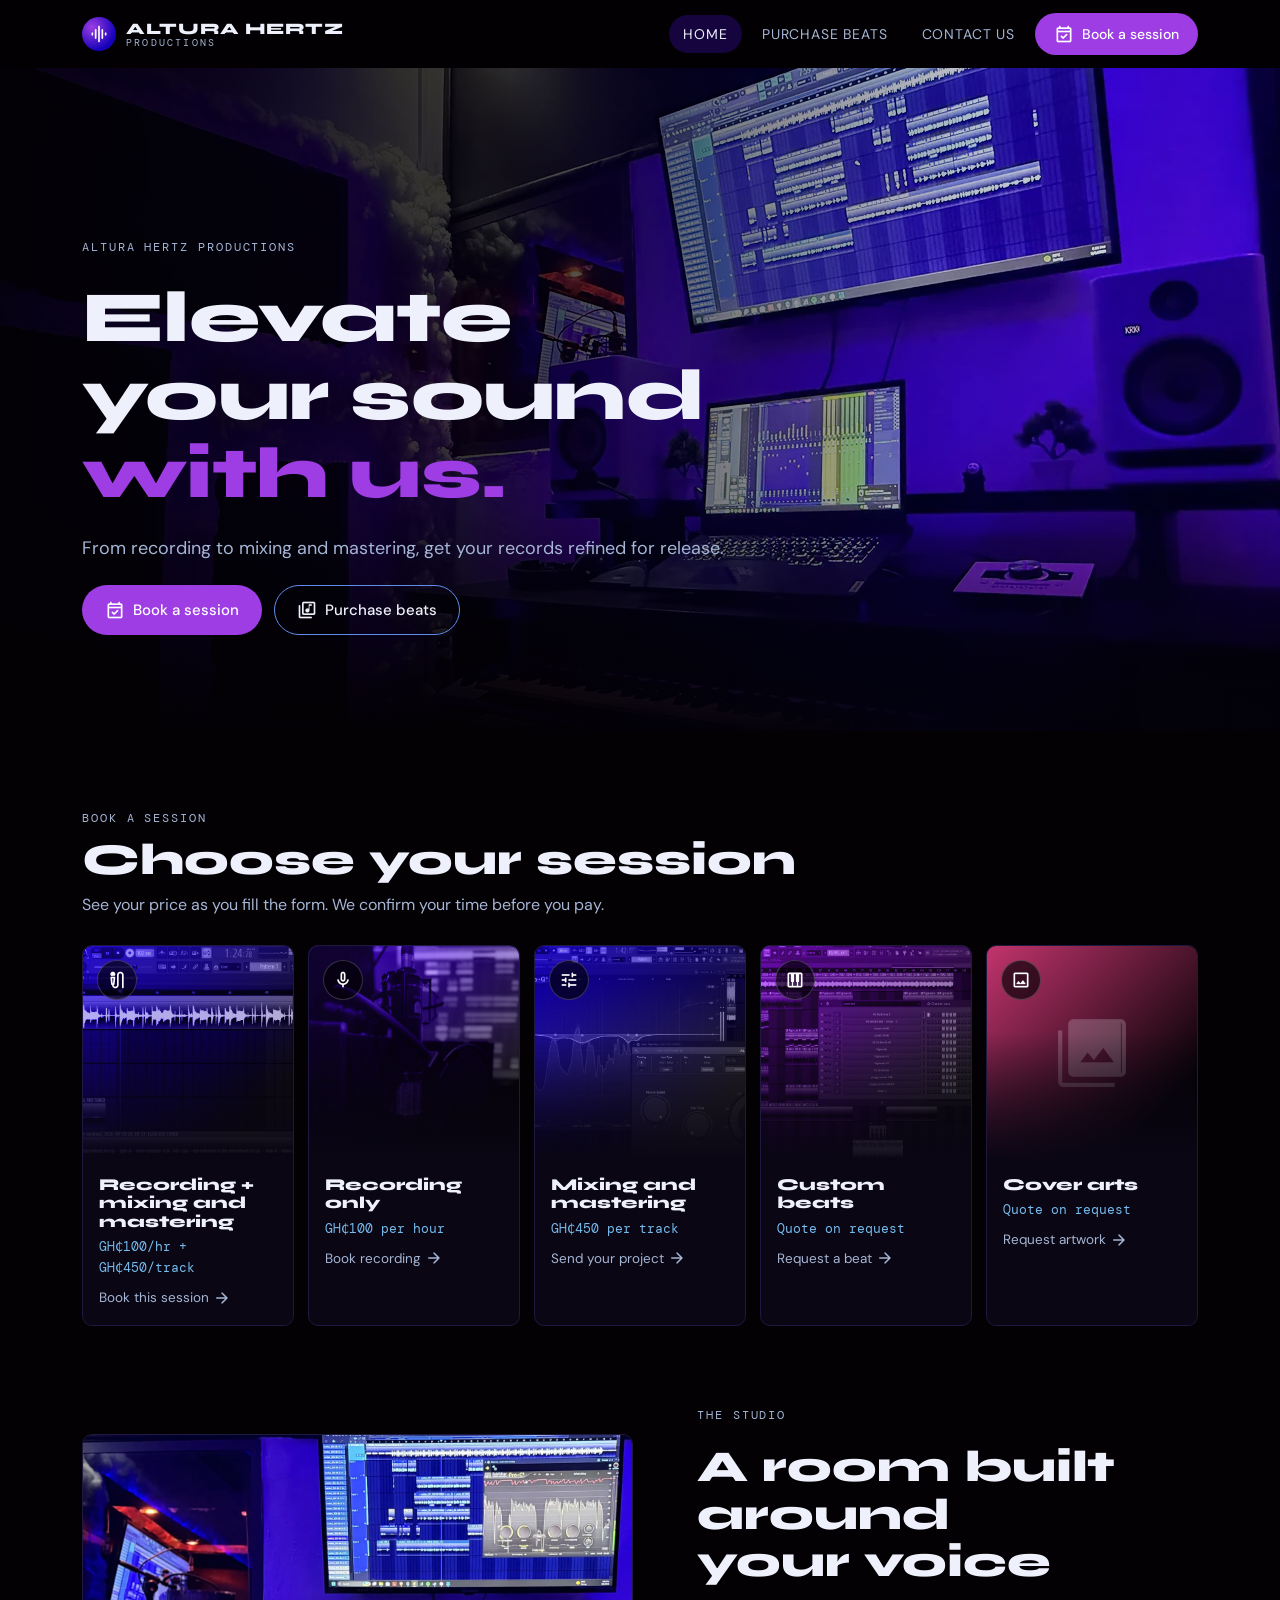
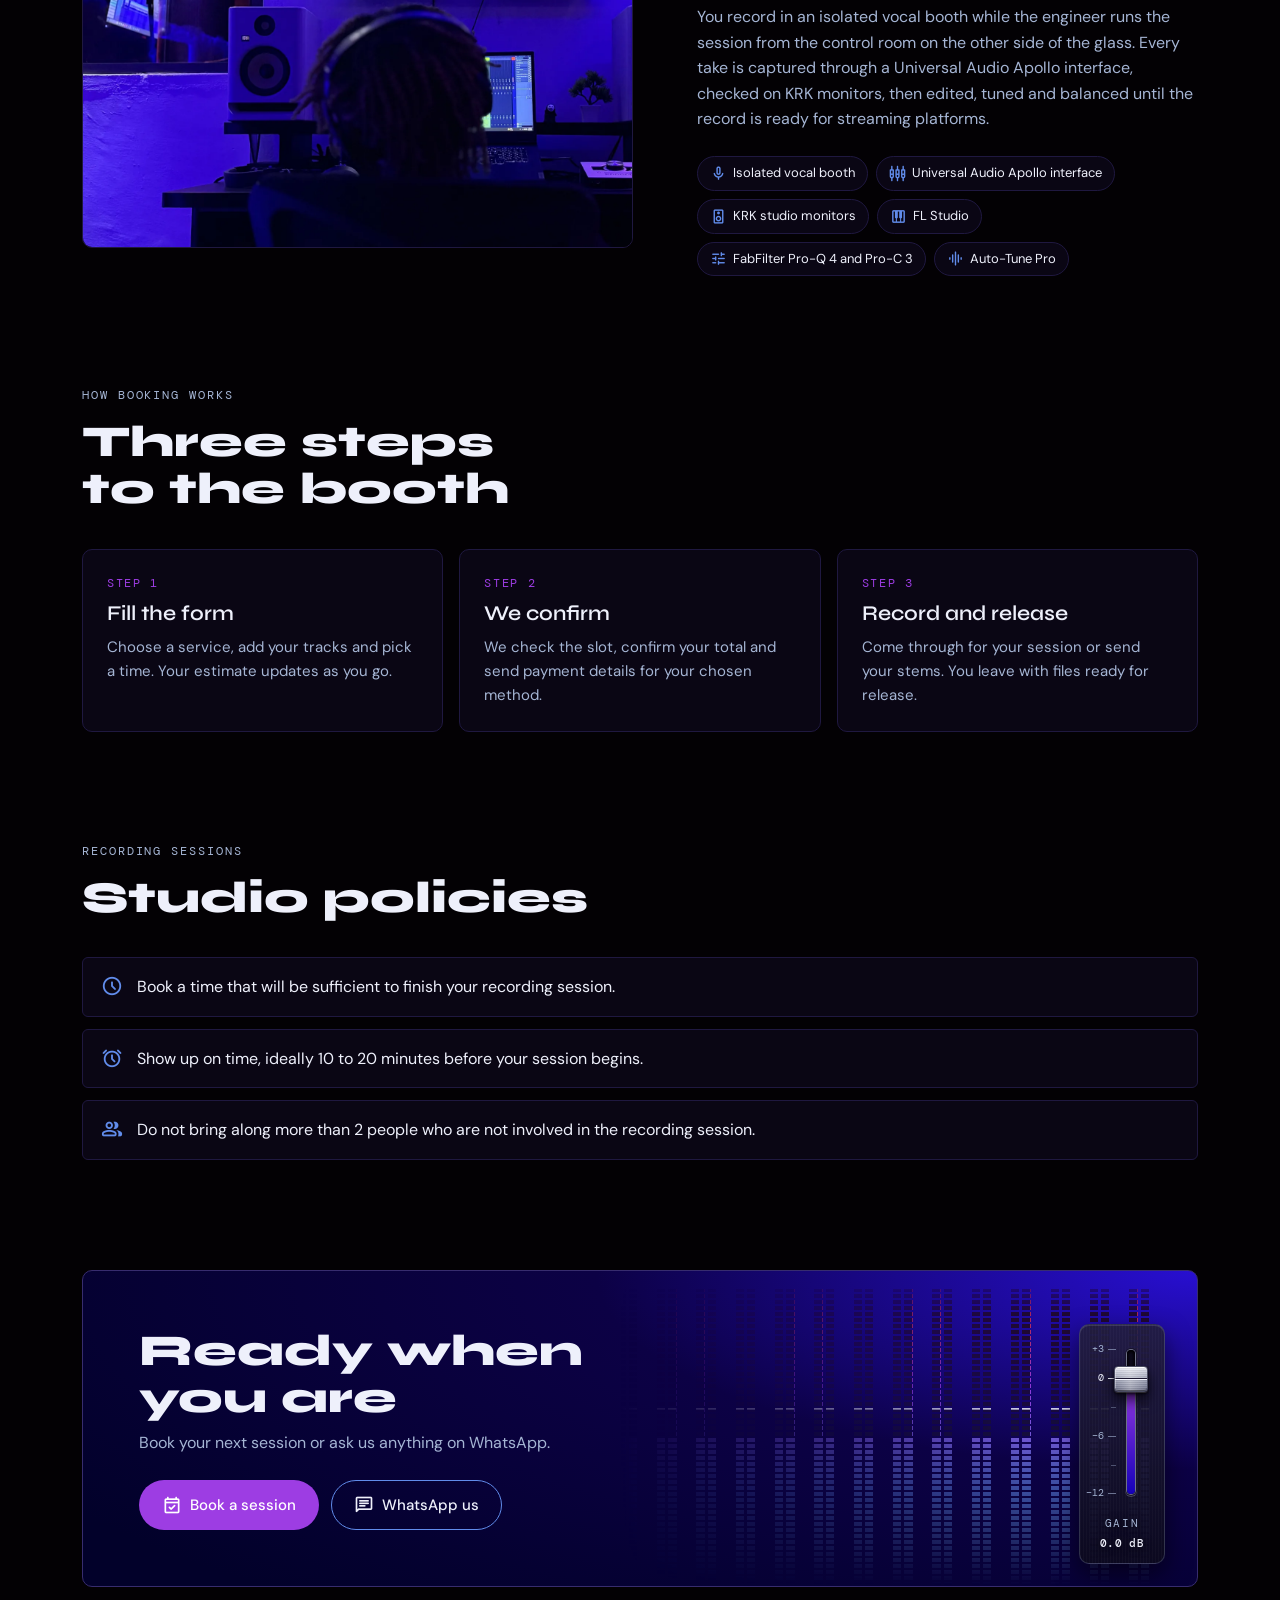
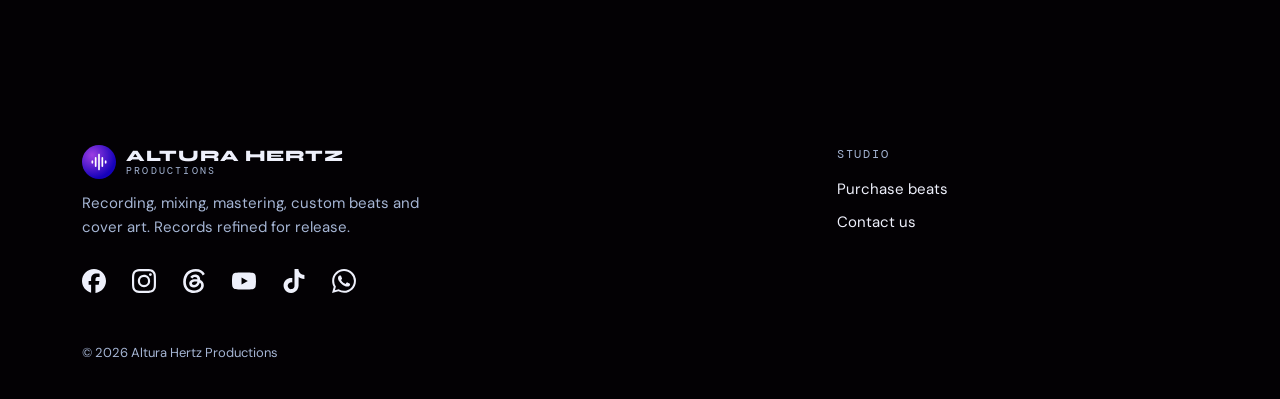
==== development/index.html @ 470990d5 "Altura Hertz Productions website v1.7.1 Static site for the studio: home page with services, three b" ====
<!doctype html>
<html lang="en">
<head>
  <meta charset="utf-8">
  <meta name="viewport" content="width=device-width, initial-scale=1">
  <title>Altura Hertz Productions | Recording, Mixing and Mastering</title>
  <meta name="description" content="Book recording sessions, mixing and mastering, custom beats and cover art at Altura Hertz Productions.">
  <meta name="theme-color" content="#030104">
  <meta property="og:title" content="Altura Hertz Productions | Recording, Mixing and Mastering">
  <meta property="og:description" content="Book recording sessions, mixing and mastering, custom beats and cover art at Altura Hertz Productions.">
  <meta property="og:image" content="assets/img/hero-control-room-1920.webp">
  <link rel="icon" href="data:image/svg+xml,%3Csvg xmlns='http://www.w3.org/2000/svg' viewBox='0 0 64 64'%3E%3Cdefs%3E%3CradialGradient id='g' cx='.3' cy='.3' r='.8'%3E%3Cstop offset='0' stop-color='%239d3de3'/%3E%3Cstop offset='.7' stop-color='%231501b9'/%3E%3C/radialGradient%3E%3C/defs%3E%3Ccircle cx='32' cy='32' r='30' fill='url(%23g)'/%3E%3Cpath d='M14 34h6l4-12 6 22 6-26 5 18 3-6h6' fill='none' stroke='%23eef0fb' stroke-width='4' stroke-linecap='round' stroke-linejoin='round'/%3E%3C/svg%3E">
  <meta name="color-scheme" content="dark">
  <style>html,body{background:#030104;color:#eef0fb}</style>
  <link rel="preload" href="assets/fonts/material-symbols-rounded-300-400.woff2" as="font" type="font/woff2" crossorigin>
  <link rel="preload" href="assets/fonts/syne-600-latin.woff2" as="font" type="font/woff2" crossorigin>
  <link rel="preload" href="assets/fonts/dm-sans-400-latin.woff2" as="font" type="font/woff2" crossorigin>
  <link rel="stylesheet" href="css/fonts.css">
  <link rel="stylesheet" href="css/styles.css">
  <script>try{if(!matchMedia("(prefers-reduced-motion: reduce)").matches&&!sessionStorage.getItem("ahIntro")){document.documentElement.classList.add("hero-intro");sessionStorage.setItem("ahIntro","1")}}catch(e){}</script>
  <link rel="preload" as="image" imagesrcset="assets/img/hero-control-room-1280.webp 1280w, assets/img/hero-control-room-1920.webp 1920w, assets/img/hero-control-room-2560.webp 2560w, assets/img/hero-control-room-3840.webp 3840w" imagesizes="100vw" fetchpriority="high">
</head>
<body>
  <a class="skip-link" href="#main">Skip to content</a>
  <header class="site-header">
    <nav class="container nav" aria-label="Main">
      <a class="brand" href="index.html">
        <span class="brand-mark"><span class="material-symbols-rounded" aria-hidden="true">graphic_eq</span></span>
        <span class="brand-name">ALTURA HERTZ<small>PRODUCTIONS</small></span>
      </a>
      <button class="nav-toggle" type="button" aria-expanded="false" aria-controls="nav-links" aria-label="Menu"><span class="eq" aria-hidden="true"><i></i><i></i><i></i><i></i></span></button>
      <ul class="nav-links" id="nav-links">
        <li><a href="index.html" aria-current="page">Home</a></li>
        <li><a href="beats.html">Purchase Beats</a></li>
        <li><a href="contact.html">Contact Us</a></li>
        <li><a class="btn btn-primary" href="index.html#services"><span class="material-symbols-rounded" aria-hidden="true">event_available</span>Book a session</a></li>
      </ul>
    </nav>
  </header>
  <main id="main">
    <section class="hero">
      <div class="hero-media"><img src="assets/img/hero-control-room-1920.webp" srcset="assets/img/hero-control-room-1280.webp 1280w, assets/img/hero-control-room-1920.webp 1920w, assets/img/hero-control-room-2560.webp 2560w, assets/img/hero-control-room-3840.webp 3840w" sizes="100vw" width="3840" height="2880" alt="The Altura Hertz control room lit in violet, with KRK monitors, a MIDI keyboard and a session open on screen" fetchpriority="high"></div>
      <div class="container hero-inner">
        <p class="eyebrow">Altura Hertz Productions</p>
        <h1>Elevate your sound <span>with us.</span></h1>
        <p class="lede">From recording to mixing and mastering, get your records refined for release.</p>
        <div class="hero-actions">
          <a class="btn btn-primary" href="#services"><span class="material-symbols-rounded" aria-hidden="true">event_available</span>Book a session</a>
          <a class="btn btn-ghost" href="beats.html"><span class="material-symbols-rounded" aria-hidden="true">library_music</span>Purchase beats</a>
        </div>
      </div>
    </section>

    <section class="services-section" id="services" aria-labelledby="services-title">
      <div class="container">
        <div class="section-head">
          <p class="eyebrow">Book a session</p>
          <h2 id="services-title">Choose your session</h2>
          <p>See your price as you fill the form. We confirm your time before you pay.</p>
        </div>
        <div class="service-grid">
          <a class="service-card" href="recording-mixing-mastering.html">
            <div class="card-media card-glow-1">
              <span class="card-icon"><span class="material-symbols-rounded" aria-hidden="true">mic_external_on</span></span>
              <img src="assets/img/thumb-recording-mix.webp" alt="FL Studio session with lead vocal takes" loading="lazy">
            </div>
            <div class="card-body">
              <h3>Recording + mixing and mastering</h3>
              <span class="card-price"><span data-price="recordingPerHour">GH&#8373;100</span>/hr + <span data-price="mixMasterPerTrack">GH&#8373;450</span>/track</span>
              <span class="card-link">Book this session<span class="material-symbols-rounded" aria-hidden="true">arrow_forward</span></span>
            </div>
          </a>
          <a class="service-card" href="recording.html">
            <div class="card-media card-glow-2">
              <span class="card-icon"><span class="material-symbols-rounded" aria-hidden="true">mic</span></span>
              <img src="assets/img/thumb-recording.webp" alt="Condenser microphone with pop filter in the vocal booth" loading="lazy">
            </div>
            <div class="card-body">
              <h3>Recording only</h3>
              <span class="card-price"><span data-price="recordingPerHour">GH&#8373;100</span> per hour</span>
              <span class="card-link">Book recording<span class="material-symbols-rounded" aria-hidden="true">arrow_forward</span></span>
            </div>
          </a>
          <a class="service-card" href="mixing-mastering.html">
            <div class="card-media card-glow-3">
              <span class="card-icon"><span class="material-symbols-rounded" aria-hidden="true">tune</span></span>
              <img src="assets/img/thumb-mixing-mastering.webp" alt="FabFilter Pro-Q 4 and Auto-Tune Pro on a lead vocal" loading="lazy">
            </div>
            <div class="card-body">
              <h3>Mixing and mastering</h3>
              <span class="card-price"><span data-price="mixMasterPerTrack">GH&#8373;450</span> per track</span>
              <span class="card-link">Send your project<span class="material-symbols-rounded" aria-hidden="true">arrow_forward</span></span>
            </div>
          </a>
          <a class="service-card" href="beats.html#custom">
            <div class="card-media card-glow-4">
              <span class="card-icon"><span class="material-symbols-rounded" aria-hidden="true">piano</span></span>
              <img src="assets/img/thumb-custom-beats.webp" alt="Beat being built in the FL Studio channel rack" loading="lazy">
            </div>
            <div class="card-body">
              <h3>Custom beats</h3>
              <span class="card-price">Quote on request</span>
              <span class="card-link">Request a beat<span class="material-symbols-rounded" aria-hidden="true">arrow_forward</span></span>
            </div>
          </a>
          <a class="service-card" href="cover-art.html">
            <div class="card-media card-glow-5">
              <span class="card-icon"><span class="material-symbols-rounded" aria-hidden="true">image</span></span>
              <div class="card-art"><span class="material-symbols-rounded" aria-hidden="true">photo_library</span></div>
            </div>
            <div class="card-body">
              <h3>Cover arts</h3>
              <span class="card-price">Quote on request</span>
              <span class="card-link">Request artwork<span class="material-symbols-rounded" aria-hidden="true">arrow_forward</span></span>
            </div>
          </a>
        </div>
      </div>
    </section>

    <section class="section">
      <div class="container intro-grid">
        <figure><img src="assets/img/engineer-at-work.webp" alt="Engineer mixing a vocal session with the booth visible through the glass" loading="lazy"></figure>
        <div class="intro-copy">
          <div class="intro-title">
            <p class="eyebrow">The studio</p>
            <h2>A room built around your voice</h2>
          </div>
          <p>You record in an isolated vocal booth while the engineer runs the session from the control room on the other side of the glass. Every take is captured through a Universal Audio Apollo interface, checked on KRK monitors, then edited, tuned and balanced until the record is ready for streaming platforms.</p>
          <ul class="gear" aria-label="Studio gear">
            <li><span class="material-symbols-rounded" aria-hidden="true">mic</span>Isolated vocal booth</li>
            <li><span class="material-symbols-rounded" aria-hidden="true">settings_input_component</span>Universal Audio Apollo interface</li>
            <li><span class="material-symbols-rounded" aria-hidden="true">speaker</span>KRK studio monitors</li>
            <li><span class="material-symbols-rounded" aria-hidden="true">piano</span>FL Studio</li>
            <li><span class="material-symbols-rounded" aria-hidden="true">tune</span>FabFilter Pro-Q 4 and Pro-C 3</li>
            <li><span class="material-symbols-rounded" aria-hidden="true">graphic_eq</span>Auto-Tune Pro</li>
          </ul>
        </div>
      </div>
    </section>

    <section class="section" style="padding-top:0">
      <div class="container">
        <div class="section-head"><p class="eyebrow">How booking works</p><h2>Three steps to the booth</h2></div>
        <ol class="steps">
          <li><h3>Fill the form</h3><p>Choose a service, add your tracks and pick a time. Your estimate updates as you go.</p></li>
          <li><h3>We confirm</h3><p>We check the slot, confirm your total and send payment details for your chosen method.</p></li>
          <li><h3>Record and release</h3><p>Come through for your session or send your stems. You leave with files ready for release.</p></li>
        </ol>
      </div>
    </section>
    <section class="section" style="padding-top:0">
      <div class="container">
        <div class="section-head"><p class="eyebrow">Recording sessions</p><h2>Studio policies</h2></div>
        <ul class="policy-list">
          <li><span class="material-symbols-rounded" aria-hidden="true">schedule</span><span>Book a time that will be sufficient to finish your recording session.</span></li>
          <li><span class="material-symbols-rounded" aria-hidden="true">alarm</span><span>Show up on time, ideally 10 to 20 minutes before your session begins.</span></li>
          <li><span class="material-symbols-rounded" aria-hidden="true">group</span><span>Do not bring along more than 2 people who are not involved in the recording session.</span></li>
        </ul>
      </div>
    </section>

    <section class="section" style="padding-top:0">
      <div class="container">
        <div class="cta-band">
          <div class="cta-copy">
            <div>
              <h2>Ready when you are</h2>
              <p>Book your next session or ask us anything on WhatsApp.</p>
            </div>
            <div class="hero-actions">
              <a class="btn btn-primary" href="recording-mixing-mastering.html"><span class="material-symbols-rounded" aria-hidden="true">event_available</span>Book a session</a>
              <a class="btn btn-ghost" href="#" data-whatsapp-link target="_blank" rel="noopener"><span class="material-symbols-rounded" aria-hidden="true">chat</span>WhatsApp us</a>
            </div>
          </div>
          <div class="meter-bank" aria-hidden="true"><span class="strip"><span class="meter" style="--seq:lv0;--pk:pk0;--dur:3.950s;--delay:-1.475s"><i class="lit"></i><i class="cap"></i><i class="gainbox"><i class="shade"></i><i class="peak"></i></i></span><span class="meter" style="--seq:lv0;--pk:pk0;--dur:3.950s;--delay:-1.587s"><i class="lit"></i><i class="cap"></i><i class="gainbox"><i class="shade"></i><i class="peak"></i></i></span></span><span class="strip"><span class="meter" style="--seq:lv1;--pk:pk1;--dur:3.462s;--delay:-3.000s"><i class="lit"></i><i class="cap"></i><i class="gainbox"><i class="shade"></i><i class="peak"></i></i></span><span class="meter" style="--seq:lv1;--pk:pk1;--dur:3.462s;--delay:-3.113s"><i class="lit"></i><i class="cap"></i><i class="gainbox"><i class="shade"></i><i class="peak"></i></i></span></span><span class="strip"><span class="meter" style="--seq:lv2;--pk:pk2;--dur:3.262s;--delay:-1.638s"><i class="lit"></i><i class="cap"></i><i class="gainbox"><i class="shade"></i><i class="peak"></i></i></span><span class="meter" style="--seq:lv2;--pk:pk2;--dur:3.262s;--delay:-1.750s"><i class="lit"></i><i class="cap"></i><i class="gainbox"><i class="shade"></i><i class="peak"></i></i></span></span><span class="strip"><span class="meter" style="--seq:lv3;--pk:pk3;--dur:4.600s;--delay:-0.375s"><i class="lit"></i><i class="cap"></i><i class="gainbox"><i class="shade"></i><i class="peak"></i></i></span><span class="meter" style="--seq:lv3;--pk:pk3;--dur:4.600s;--delay:-0.488s"><i class="lit"></i><i class="cap"></i><i class="gainbox"><i class="shade"></i><i class="peak"></i></i></span></span><span class="strip"><span class="meter" style="--seq:lv4;--pk:pk4;--dur:4.088s;--delay:-2.525s"><i class="lit"></i><i class="cap"></i><i class="gainbox"><i class="shade"></i><i class="peak"></i></i></span><span class="meter" style="--seq:lv4;--pk:pk4;--dur:4.088s;--delay:-2.637s"><i class="lit"></i><i class="cap"></i><i class="gainbox"><i class="shade"></i><i class="peak"></i></i></span></span><span class="strip"><span class="meter" style="--seq:lv5;--pk:pk5;--dur:3.312s;--delay:-1.250s"><i class="lit"></i><i class="cap"></i><i class="gainbox"><i class="shade"></i><i class="peak"></i></i></span><span class="meter" style="--seq:lv5;--pk:pk5;--dur:3.312s;--delay:-1.363s"><i class="lit"></i><i class="cap"></i><i class="gainbox"><i class="shade"></i><i class="peak"></i></i></span></span><span class="strip"><span class="meter" style="--seq:lv0;--pk:pk0;--dur:4.300s;--delay:-1.938s"><i class="lit"></i><i class="cap"></i><i class="gainbox"><i class="shade"></i><i class="peak"></i></i></span><span class="meter" style="--seq:lv0;--pk:pk0;--dur:4.300s;--delay:-2.050s"><i class="lit"></i><i class="cap"></i><i class="gainbox"><i class="shade"></i><i class="peak"></i></i></span></span><span class="strip"><span class="meter" style="--seq:lv1;--pk:pk1;--dur:4.338s;--delay:-0.688s"><i class="lit"></i><i class="cap"></i><i class="gainbox"><i class="shade"></i><i class="peak"></i></i></span><span class="meter" style="--seq:lv1;--pk:pk1;--dur:4.338s;--delay:-0.800s"><i class="lit"></i><i class="cap"></i><i class="gainbox"><i class="shade"></i><i class="peak"></i></i></span></span><span class="strip"><span class="meter" style="--seq:lv2;--pk:pk2;--dur:3.613s;--delay:-0.400s"><i class="lit"></i><i class="cap"></i><i class="gainbox"><i class="shade"></i><i class="peak"></i></i></span><span class="meter" style="--seq:lv2;--pk:pk2;--dur:3.613s;--delay:-0.512s"><i class="lit"></i><i class="cap"></i><i class="gainbox"><i class="shade"></i><i class="peak"></i></i></span></span><span class="strip"><span class="meter" style="--seq:lv3;--pk:pk3;--dur:4.013s;--delay:-3.713s"><i class="lit"></i><i class="cap"></i><i class="gainbox"><i class="shade"></i><i class="peak"></i></i></span><span class="meter" style="--seq:lv3;--pk:pk3;--dur:4.013s;--delay:-3.825s"><i class="lit"></i><i class="cap"></i><i class="gainbox"><i class="shade"></i><i class="peak"></i></i></span></span><span class="strip"><span class="meter" style="--seq:lv4;--pk:pk4;--dur:4.138s;--delay:-3.200s"><i class="lit"></i><i class="cap"></i><i class="gainbox"><i class="shade"></i><i class="peak"></i></i></span><span class="meter" style="--seq:lv4;--pk:pk4;--dur:4.138s;--delay:-3.312s"><i class="lit"></i><i class="cap"></i><i class="gainbox"><i class="shade"></i><i class="peak"></i></i></span></span><span class="strip"><span class="meter" style="--seq:lv5;--pk:pk5;--dur:3.825s;--delay:-2.850s"><i class="lit"></i><i class="cap"></i><i class="gainbox"><i class="shade"></i><i class="peak"></i></i></span><span class="meter" style="--seq:lv5;--pk:pk5;--dur:3.825s;--delay:-2.963s"><i class="lit"></i><i class="cap"></i><i class="gainbox"><i class="shade"></i><i class="peak"></i></i></span></span><span class="strip"><span class="meter" style="--seq:lv0;--pk:pk0;--dur:3.400s;--delay:-0.988s"><i class="lit"></i><i class="cap"></i><i class="gainbox"><i class="shade"></i><i class="peak"></i></i></span><span class="meter" style="--seq:lv0;--pk:pk0;--dur:3.400s;--delay:-1.100s"><i class="lit"></i><i class="cap"></i><i class="gainbox"><i class="shade"></i><i class="peak"></i></i></span></span><span class="strip"><span class="meter" style="--seq:lv1;--pk:pk1;--dur:4.263s;--delay:-3.088s"><i class="lit"></i><i class="cap"></i><i class="gainbox"><i class="shade"></i><i class="peak"></i></i></span><span class="meter" style="--seq:lv1;--pk:pk1;--dur:4.263s;--delay:-3.200s"><i class="lit"></i><i class="cap"></i><i class="gainbox"><i class="shade"></i><i class="peak"></i></i></span></span></div>
          <div class="gain-control">
            <div class="gain-fader" role="slider" tabindex="0" aria-orientation="vertical" aria-label="Meter gain" aria-valuemin="-12" aria-valuemax="3" aria-valuenow="0" aria-valuetext="0.0 dB" title="Drag or click the track, scroll, or use arrow keys. Double-click to reset.">
              <span class="fader-scale" aria-hidden="true"><span class="fader-mark" style="bottom:100.00%"><b>+3</b></span><span class="fader-mark is-zero" style="bottom:80.00%"><b>0</b></span><span class="fader-mark" style="bottom:40.00%"><b>&#8722;6</b></span><span class="fader-mark" style="bottom:0.00%"><b>&#8722;12</b></span><i style="bottom:20.00%"></i><i style="bottom:60.00%"></i></span>
              <span class="fader-track" aria-hidden="true"><span class="fader-fill"></span></span>
              <span class="fader-cap" aria-hidden="true"></span>
            </div>
            <span class="knob-label">Gain <b class="knob-readout">0.0 dB</b></span>
          </div>
        </div>
      </div>
    </section>
  </main>
  <footer class="site-footer">
    <div class="container">
      <div class="footer-grid">
        <div>
          <a class="brand" href="index.html">
            <span class="brand-mark"><span class="material-symbols-rounded" aria-hidden="true">graphic_eq</span></span>
            <span class="brand-name">ALTURA HERTZ<small>PRODUCTIONS</small></span>
          </a>
          <p>Recording, mixing, mastering, custom beats and cover art. Records refined for release.</p>
          <ul class="socials" aria-label="Altura Hertz on social media">
            <li><a href="#" data-social="facebook" target="_blank" rel="noopener" aria-label="Facebook" title="Facebook"><svg viewBox="0 0 24 24" aria-hidden="true" focusable="false"><path d="M9.101 23.691v-7.98H6.627v-3.667h2.474v-1.58c0-4.085 1.848-5.978 5.858-5.978.401 0 .955.042 1.468.103a8.68 8.68 0 0 1 1.141.195v3.325a8.623 8.623 0 0 0-.653-.036 26.805 26.805 0 0 0-.733-.009c-.707 0-1.259.096-1.675.309a1.686 1.686 0 0 0-.679.622c-.258.42-.374.995-.374 1.752v1.297h3.919l-.386 2.103-.287 1.564h-3.246v8.245C19.396 23.238 24 18.179 24 12.044c0-6.627-5.373-12-12-12s-12 5.373-12 12c0 5.628 3.874 10.35 9.101 11.647Z"/></svg></a></li>
            <li><a href="#" data-social="instagram" target="_blank" rel="noopener" aria-label="Instagram" title="Instagram"><svg viewBox="0 0 24 24" aria-hidden="true" focusable="false"><path d="M7.0301.084c-1.2768.0602-2.1487.264-2.911.5634-.7888.3075-1.4575.72-2.1228 1.3877-.6652.6677-1.075 1.3368-1.3802 2.127-.2954.7638-.4956 1.6365-.552 2.914-.0564 1.2775-.0689 1.6882-.0626 4.947.0062 3.2586.0206 3.6671.0825 4.9473.061 1.2765.264 2.1482.5635 2.9107.308.7889.72 1.4573 1.388 2.1228.6679.6655 1.3365 1.0743 2.1285 1.38.7632.295 1.6361.4961 2.9134.552 1.2773.056 1.6884.069 4.9462.0627 3.2578-.0062 3.668-.0207 4.9478-.0814 1.28-.0607 2.147-.2652 2.9098-.5633.7889-.3086 1.4578-.72 2.1228-1.3881.665-.6682 1.0745-1.3378 1.3795-2.1284.2957-.7632.4966-1.636.552-2.9124.056-1.2809.0692-1.6898.063-4.948-.0063-3.2583-.021-3.6668-.0817-4.9465-.0607-1.2797-.264-2.1487-.5633-2.9117-.3084-.7889-.72-1.4568-1.3876-2.1228C21.2982 1.33 20.628.9208 19.8378.6165 19.074.321 18.2017.1197 16.9244.0645 15.6471.0093 15.236-.005 11.977.0014 8.718.0076 8.31.0215 7.0301.0839m.1402 21.6932c-1.17-.0509-1.8053-.2453-2.2287-.408-.5606-.216-.96-.4771-1.3819-.895-.422-.4178-.6811-.8186-.9-1.378-.1644-.4234-.3624-1.058-.4171-2.228-.0595-1.2645-.072-1.6442-.079-4.848-.007-3.2037.0053-3.583.0607-4.848.05-1.169.2456-1.805.408-2.2282.216-.5613.4762-.96.895-1.3816.4188-.4217.8184-.6814 1.3783-.9003.423-.1651 1.0575-.3614 2.227-.4171 1.2655-.06 1.6447-.072 4.848-.079 3.2033-.007 3.5835.005 4.8495.0608 1.169.0508 1.8053.2445 2.228.408.5608.216.96.4754 1.3816.895.4217.4194.6816.8176.9005 1.3787.1653.4217.3617 1.056.4169 2.2263.0602 1.2655.0739 1.645.0796 4.848.0058 3.203-.0055 3.5834-.061 4.848-.051 1.17-.245 1.8055-.408 2.2294-.216.5604-.4763.96-.8954 1.3814-.419.4215-.8181.6811-1.3783.9-.4224.1649-1.0577.3617-2.2262.4174-1.2656.0595-1.6448.072-4.8493.079-3.2045.007-3.5825-.006-4.848-.0608M16.953 5.5864A1.44 1.44 0 1 0 18.39 4.144a1.44 1.44 0 0 0-1.437 1.4424M5.8385 12.012c.0067 3.4032 2.7706 6.1557 6.173 6.1493 3.4026-.0065 6.157-2.7701 6.1506-6.1733-.0065-3.4032-2.771-6.1565-6.174-6.1498-3.403.0067-6.156 2.771-6.1496 6.1738M8 12.0077a4 4 0 1 1 4.008 3.9921A3.9996 3.9996 0 0 1 8 12.0077"/></svg></a></li>
            <li><a href="#" data-social="threads" target="_blank" rel="noopener" aria-label="Threads" title="Threads"><svg viewBox="0 0 24 24" aria-hidden="true" focusable="false"><path d="M18.263 11.097c-.03-3.486-1.92-5.586-5.111-5.586-2.13 0-3.922.963-4.863 2.499l2.062 1.438c.535-.843 1.272-1.543 2.628-1.543 1.528 0 2.318.85 2.544 2.431a15 15 0 0 0-2.236-.173c-4.125 0-6.068 1.867-6.068 4.336s1.943 3.99 4.804 3.99c3.139 0 5.013-2.115 5.781-4.735.798.361 1.348 1.204 1.348 2.47 0 3.387-3.907 5.232-7.22 5.232-4.885 0-8.077-3.207-8.077-8.424 0-6.392 4.223-10.487 9.9-10.487 3.808 0 5.69 1.671 6.97 3.914l2.108-1.475C21.44 2.078 18.331 0 13.663 0 6.227 0 1.168 5.277 1.168 12.934c0 7 4.953 11.066 10.856 11.066 4.878 0 9.809-2.846 9.809-7.716 0-2.545-1.46-4.231-3.569-5.187m-6.33 4.855c-1.077 0-2.026-.512-2.026-1.453 0-1.483 1.822-1.934 3.606-1.934.678 0 1.34.045 1.927.173-.422 1.927-1.671 3.215-3.508 3.214Z"/></svg></a></li>
            <li><a href="#" data-social="youtube" target="_blank" rel="noopener" aria-label="YouTube" title="YouTube"><svg viewBox="0 0 24 24" aria-hidden="true" focusable="false"><path d="M23.498 6.186a3.016 3.016 0 0 0-2.122-2.136C19.505 3.545 12 3.545 12 3.545s-7.505 0-9.377.505A3.017 3.017 0 0 0 .502 6.186C0 8.07 0 12 0 12s0 3.93.502 5.814a3.016 3.016 0 0 0 2.122 2.136c1.871.505 9.376.505 9.376.505s7.505 0 9.377-.505a3.015 3.015 0 0 0 2.122-2.136C24 15.93 24 12 24 12s0-3.93-.502-5.814zM9.545 15.568V8.432L15.818 12l-6.273 3.568z"/></svg></a></li>
            <li><a href="#" data-social="tiktok" target="_blank" rel="noopener" aria-label="TikTok" title="TikTok"><svg viewBox="0 0 24 24" aria-hidden="true" focusable="false"><path d="M12.525.02c1.31-.02 2.61-.01 3.91-.02.08 1.53.63 3.09 1.75 4.17 1.12 1.11 2.7 1.62 4.24 1.79v4.03c-1.44-.05-2.89-.35-4.2-.97-.57-.26-1.1-.59-1.62-.93-.01 2.92.01 5.84-.02 8.75-.08 1.4-.54 2.79-1.35 3.94-1.31 1.92-3.58 3.17-5.91 3.21-1.43.08-2.86-.31-4.08-1.03-2.02-1.19-3.44-3.37-3.65-5.71-.02-.5-.03-1-.01-1.49.18-1.9 1.12-3.72 2.58-4.96 1.66-1.44 3.98-2.13 6.15-1.72.02 1.48-.04 2.96-.04 4.44-.99-.32-2.15-.23-3.02.37-.63.41-1.11 1.04-1.36 1.75-.21.51-.15 1.07-.14 1.61.24 1.64 1.82 3.02 3.5 2.87 1.12-.01 2.19-.66 2.77-1.61.19-.33.4-.67.41-1.06.1-1.79.06-3.57.07-5.36.01-4.03-.01-8.05.02-12.07z"/></svg></a></li>
            <li><a href="#" data-whatsapp-link target="_blank" rel="noopener" aria-label="WhatsApp" title="WhatsApp"><svg viewBox="0 0 24 24" aria-hidden="true" focusable="false"><path d="M17.472 14.382c-.297-.149-1.758-.867-2.03-.967-.273-.099-.471-.148-.67.15-.197.297-.767.966-.94 1.164-.173.199-.347.223-.644.075-.297-.15-1.255-.463-2.39-1.475-.883-.788-1.48-1.761-1.653-2.059-.173-.297-.018-.458.13-.606.134-.133.298-.347.446-.52.149-.174.198-.298.298-.497.099-.198.05-.371-.025-.52-.075-.149-.669-1.612-.916-2.207-.242-.579-.487-.5-.669-.51-.173-.008-.371-.01-.57-.01-.198 0-.52.074-.792.372-.272.297-1.04 1.016-1.04 2.479 0 1.462 1.065 2.875 1.213 3.074.149.198 2.096 3.2 5.077 4.487.709.306 1.262.489 1.694.625.712.227 1.36.195 1.871.118.571-.085 1.758-.719 2.006-1.413.248-.694.248-1.289.173-1.413-.074-.124-.272-.198-.57-.347m-5.421 7.403h-.004a9.87 9.87 0 01-5.031-1.378l-.361-.214-3.741.982.998-3.648-.235-.374a9.86 9.86 0 01-1.51-5.26c.001-5.45 4.436-9.884 9.888-9.884 2.64 0 5.122 1.03 6.988 2.898a9.825 9.825 0 012.893 6.994c-.003 5.45-4.437 9.884-9.885 9.884m8.413-18.297A11.815 11.815 0 0012.05 0C5.495 0 .16 5.335.157 11.892c0 2.096.547 4.142 1.588 5.945L.057 24l6.305-1.654a11.882 11.882 0 005.683 1.448h.005c6.554 0 11.89-5.335 11.893-11.893a11.821 11.821 0 00-3.48-8.413Z"/></svg></a></li>
          </ul>
        </div>
        <div>
          <h4>Studio</h4>
          <ul>
            <li><a href="beats.html">Purchase beats</a></li>
            <li><a href="contact.html">Contact us</a></li>
          </ul>
        </div>
      </div>
      <div class="footer-base">
        <span>&copy; <span data-year>2026</span> Altura Hertz Productions</span>
      </div>
    </div>
  </footer>
  <script src="js/config.js"></script>
  <script src="js/main.js"></script>
</body>
</html>
---- development/css/fonts.css ----
/* Self hosted fonts. Downloaded from Google Fonts so pages render without waiting on the network.
   Material Symbols is cut down to the icons the site uses. To add an icon, see the Editing guide in documentation.
   Icon font source: https://fonts.googleapis.com/css2?family=Material+Symbols+Rounded:opsz,wght,FILL,GRAD@20..48,300..400,0..1,0&display=block&icon_names=add,alarm,album,arrow_forward,audio_file,calendar_month,call,chat,check_circle,chevron_right,close,content_copy,credit_card,event_available,folder_zip,graphic_eq,group,image,info,label,library_music,location_on,mail,menu,mic,mic_external_on,open_in_new,pause,payments,person,photo_library,piano,play_arrow,queue_music,receipt_long,remove,request_quote,schedule,sell,send,settings_input_component,shopping_cart,smartphone,speaker,storefront,tune,upload_file
   Icon names must stay in alphabetical order. */

/* latin-ext */
@font-face {
  font-family: 'DM Mono';
  font-style: normal;
  font-weight: 400;
  font-display: swap;
  src: url(../assets/fonts/dm-mono-400-latin-ext.woff2) format('woff2');
  unicode-range: U+0100-02BA, U+02BD-02C5, U+02C7-02CC, U+02CE-02D7, U+02DD-02FF, U+0304, U+0308, U+0329, U+1D00-1DBF, U+1E00-1E9F, U+1EF2-1EFF, U+2020, U+20A0-20AB, U+20AD-20C0, U+2113, U+2C60-2C7F, U+A720-A7FF;
}

/* latin */
@font-face {
  font-family: 'DM Mono';
  font-style: normal;
  font-weight: 400;
  font-display: swap;
  src: url(../assets/fonts/dm-mono-400-latin.woff2) format('woff2');
  unicode-range: U+0000-00FF, U+0131, U+0152-0153, U+02BB-02BC, U+02C6, U+02DA, U+02DC, U+0304, U+0308, U+0329, U+2000-206F, U+20AC, U+2122, U+2191, U+2193, U+2212, U+2215, U+FEFF, U+FFFD;
}

/* latin-ext */
@font-face {
  font-family: 'DM Mono';
  font-style: normal;
  font-weight: 500;
  font-display: swap;
  src: url(../assets/fonts/dm-mono-500-latin-ext.woff2) format('woff2');
  unicode-range: U+0100-02BA, U+02BD-02C5, U+02C7-02CC, U+02CE-02D7, U+02DD-02FF, U+0304, U+0308, U+0329, U+1D00-1DBF, U+1E00-1E9F, U+1EF2-1EFF, U+2020, U+20A0-20AB, U+20AD-20C0, U+2113, U+2C60-2C7F, U+A720-A7FF;
}

/* latin */
@font-face {
  font-family: 'DM Mono';
  font-style: normal;
  font-weight: 500;
  font-display: swap;
  src: url(../assets/fonts/dm-mono-500-latin.woff2) format('woff2');
  unicode-range: U+0000-00FF, U+0131, U+0152-0153, U+02BB-02BC, U+02C6, U+02DA, U+02DC, U+0304, U+0308, U+0329, U+2000-206F, U+20AC, U+2122, U+2191, U+2193, U+2212, U+2215, U+FEFF, U+FFFD;
}

/* latin-ext */
@font-face {
  font-family: 'DM Sans';
  font-style: normal;
  font-weight: 400;
  font-display: swap;
  src: url(../assets/fonts/dm-sans-400-latin-ext.woff2) format('woff2');
  unicode-range: U+0100-02BA, U+02BD-02C5, U+02C7-02CC, U+02CE-02D7, U+02DD-02FF, U+0304, U+0308, U+0329, U+1D00-1DBF, U+1E00-1E9F, U+1EF2-1EFF, U+2020, U+20A0-20AB, U+20AD-20C0, U+2113, U+2C60-2C7F, U+A720-A7FF;
}

/* latin */
@font-face {
  font-family: 'DM Sans';
  font-style: normal;
  font-weight: 400;
  font-display: swap;
  src: url(../assets/fonts/dm-sans-400-latin.woff2) format('woff2');
  unicode-range: U+0000-00FF, U+0131, U+0152-0153, U+02BB-02BC, U+02C6, U+02DA, U+02DC, U+0304, U+0308, U+0329, U+2000-206F, U+20AC, U+2122, U+2191, U+2193, U+2212, U+2215, U+FEFF, U+FFFD;
}

/* latin-ext */
@font-face {
  font-family: 'DM Sans';
  font-style: normal;
  font-weight: 500;
  font-display: swap;
  src: url(../assets/fonts/dm-sans-400-latin-ext.woff2) format('woff2');
  unicode-range: U+0100-02BA, U+02BD-02C5, U+02C7-02CC, U+02CE-02D7, U+02DD-02FF, U+0304, U+0308, U+0329, U+1D00-1DBF, U+1E00-1E9F, U+1EF2-1EFF, U+2020, U+20A0-20AB, U+20AD-20C0, U+2113, U+2C60-2C7F, U+A720-A7FF;
}

/* latin */
@font-face {
  font-family: 'DM Sans';
  font-style: normal;
  font-weight: 500;
  font-display: swap;
  src: url(../assets/fonts/dm-sans-400-latin.woff2) format('woff2');
  unicode-range: U+0000-00FF, U+0131, U+0152-0153, U+02BB-02BC, U+02C6, U+02DA, U+02DC, U+0304, U+0308, U+0329, U+2000-206F, U+20AC, U+2122, U+2191, U+2193, U+2212, U+2215, U+FEFF, U+FFFD;
}

/* latin-ext */
@font-face {
  font-family: 'Syne';
  font-style: normal;
  font-weight: 600;
  font-display: swap;
  src: url(../assets/fonts/syne-600-latin-ext.woff2) format('woff2');
  unicode-range: U+0100-02BA, U+02BD-02C5, U+02C7-02CC, U+02CE-02D7, U+02DD-02FF, U+0304, U+0308, U+0329, U+1D00-1DBF, U+1E00-1E9F, U+1EF2-1EFF, U+2020, U+20A0-20AB, U+20AD-20C0, U+2113, U+2C60-2C7F, U+A720-A7FF;
}

/* latin */
@font-face {
  font-family: 'Syne';
  font-style: normal;
  font-weight: 600;
  font-display: swap;
  src: url(../assets/fonts/syne-600-latin.woff2) format('woff2');
  unicode-range: U+0000-00FF, U+0131, U+0152-0153, U+02BB-02BC, U+02C6, U+02DA, U+02DC, U+0304, U+0308, U+0329, U+2000-206F, U+20AC, U+2122, U+2191, U+2193, U+2212, U+2215, U+FEFF, U+FFFD;
}

/* latin-ext */
@font-face {
  font-family: 'Syne';
  font-style: normal;
  font-weight: 800;
  font-display: swap;
  src: url(../assets/fonts/syne-600-latin-ext.woff2) format('woff2');
  unicode-range: U+0100-02BA, U+02BD-02C5, U+02C7-02CC, U+02CE-02D7, U+02DD-02FF, U+0304, U+0308, U+0329, U+1D00-1DBF, U+1E00-1E9F, U+1EF2-1EFF, U+2020, U+20A0-20AB, U+20AD-20C0, U+2113, U+2C60-2C7F, U+A720-A7FF;
}

/* latin */
@font-face {
  font-family: 'Syne';
  font-style: normal;
  font-weight: 800;
  font-display: swap;
  src: url(../assets/fonts/syne-600-latin.woff2) format('woff2');
  unicode-range: U+0000-00FF, U+0131, U+0152-0153, U+02BB-02BC, U+02C6, U+02DA, U+02DC, U+0304, U+0308, U+0329, U+2000-206F, U+20AC, U+2122, U+2191, U+2193, U+2212, U+2215, U+FEFF, U+FFFD;
}

@font-face {
  font-family: 'Material Symbols Rounded';
  font-style: normal;
  font-weight: 300 400;
  font-display: block;
  src: url(../assets/fonts/material-symbols-rounded-300-400.woff2) format('woff2');
}
---- development/css/styles.css ----
/* Altura Hertz Productions
   Colour tokens come from design/colour-template. Change colours here only. */

:root {
  color-scheme: dark;

  /* Grounds */
  --ah-void: #030104;
  --ah-midnight: #02012a;
  --ah-deep-indigo: #0c0145;
  --ah-plum: #16043f;

  /* Studio light */
  --ah-studio-blue: #1501b9;
  --ah-electric-indigo: #280fd1;
  --ah-ultraviolet: #4e11dc;
  --ah-neon-violet: #9d3de3;

  /* Screen and clouds */
  --ah-periwinkle: #4642b6;
  --ah-monitor-blue: #618ceb;
  --ah-ice: #76bced;
  --ah-cloud: #a5b5d4;
  --ah-white: #eef0fb;

  /* Booth warmth */
  --ah-booth-red: #bc2234;
  --ah-rose: #c2346d;

  /* Roles */
  --bg: var(--ah-void);
  --surface: #0a0614;
  --surface-2: var(--ah-midnight);
  --line: #1f1840;
  --line-strong: #372c6e;
  --text: var(--ah-white);
  --muted: var(--ah-cloud);
  --accent: var(--ah-neon-violet);
  --accent-hover: #b25cf0;
  --link: var(--ah-monitor-blue);
  --price: var(--ah-ice);
  --danger: var(--ah-booth-red);

  --display: "Syne", "Arial Black", system-ui, sans-serif;
  --body: "DM Sans", system-ui, -apple-system, "Segoe UI", sans-serif;
  --mono: "DM Mono", ui-monospace, "Cascadia Mono", Consolas, monospace;

  --radius: 10px;
  --radius-sm: 6px;
  --max: 1180px;
  --gutter: clamp(16px, 4vw, 32px);
}

*, *::before, *::after { box-sizing: border-box; }

html { background: var(--ah-void); }

/* Cross page fade (Chrome and Edge). The header stays put while the page content fades. */
@view-transition { navigation: auto; }
::view-transition-old(root), ::view-transition-new(root) { animation-duration: .18s; }
.site-header { view-transition-name: site-header; }

body {
  margin: 0;
  background: var(--bg);
  color: var(--text);
  font-family: var(--body);
  font-size: 16px;
  line-height: 1.6;
  -webkit-font-smoothing: antialiased;
}

img { max-width: 100%; display: block; }
a { color: var(--link); }
a:hover { color: var(--ah-ice); }

:focus-visible { outline: 2px solid var(--accent); outline-offset: 3px; }

h1, h2, h3 {
  font-family: var(--display);
  line-height: 1.08;
  margin: 0;
  text-wrap: balance;
}
h1 { font-weight: 800; font-size: clamp(38px, 6.4vw, 72px); letter-spacing: -.01em; }
h2 { font-weight: 800; font-size: clamp(28px, 4vw, 44px); }
h3 { font-weight: 600; font-size: 21px; }
p { margin: 0; }

.container { max-width: var(--max); margin-inline: auto; padding-inline: var(--gutter); }

.eyebrow {
  font-family: var(--mono);
  font-size: 12px;
  letter-spacing: .16em;
  text-transform: uppercase;
  color: var(--muted);
}

.muted { color: var(--muted); }

.material-symbols-rounded {
  font-family: "Material Symbols Rounded";
  font-weight: normal;
  font-style: normal;
  font-size: 22px;
  line-height: 1;
  letter-spacing: normal;
  text-transform: none;
  white-space: nowrap;
  direction: ltr;
  font-feature-settings: "liga";
  -webkit-font-smoothing: antialiased;
  font-variation-settings: "FILL" 0, "wght" 400, "GRAD" 0, "opsz" 24;
  /* Fixed box so the icon never changes the layout while the font loads */
  display: inline-block;
  width: 1em;
  height: 1em;
  overflow: hidden;
  flex-shrink: 0;
  vertical-align: middle;
  user-select: none;
}

.skip-link {
  position: absolute; left: 12px; top: -60px;
  background: var(--accent); color: #fff; padding: 10px 16px; border-radius: var(--radius-sm);
  z-index: 100; text-decoration: none;
}
.skip-link:focus { top: 12px; }

/* Header */
.site-header {
  position: sticky;
  top: 0;
  z-index: 50;
  background: rgba(3, 1, 4, .82);
  backdrop-filter: blur(12px);
  -webkit-backdrop-filter: blur(12px);
}
.nav {
  display: flex;
  align-items: center;
  justify-content: space-between;
  gap: 20px;
  min-height: 68px;
}
.brand {
  display: flex; align-items: center; gap: 10px;
  color: var(--text); text-decoration: none;
}
.brand-mark {
  width: 34px; height: 34px; border-radius: 50%;
  display: grid; place-items: center;
  background: radial-gradient(circle at 30% 30%, var(--ah-neon-violet), var(--ah-studio-blue) 70%);
}
.brand-mark .material-symbols-rounded { font-size: 20px; color: #fff; }
.brand-name { font-family: var(--display); font-weight: 800; font-size: 16px; letter-spacing: .04em; line-height: 1.1; }
.brand-name small { display: block; font-family: var(--mono); font-weight: 400; font-size: 10px; letter-spacing: .22em; color: var(--muted); }

.nav-links { display: flex; align-items: center; gap: 6px; list-style: none; margin: 0; padding: 0; }
.nav-links a {
  display: block;
  padding: 8px 14px;
  color: var(--muted);
  text-decoration: none;
  font-size: 14px;
  letter-spacing: .06em;
  text-transform: uppercase;
  border-radius: 999px;
}
.nav-links a:hover, .nav-links a[aria-current="page"] { color: var(--text); background: var(--ah-plum); }
.nav-links .btn { display: inline-flex; padding: 9px 18px; text-transform: none; letter-spacing: 0; color: #fff; }
.nav-links .btn:hover { background: var(--accent-hover); }

/* Phone menu button: an equalizer. Four bars bounce like a level meter;
   when the menu opens, the outer bars drop out and the middle two cross into an X.
   No border or background, just the bars. */
.nav-toggle {
  display: none;
  position: relative;
  width: 46px; height: 46px; border-radius: 50%;
  padding: 0;
  background: none;
  border: 0;
  cursor: pointer;
  -webkit-tap-highlight-color: transparent;
}
.nav-toggle:active { transform: scale(.94); }

.eq { position: relative; display: block; width: 22px; height: 22px; margin: auto; }
.eq i {
  position: absolute; top: 0; bottom: 0; margin: auto 0;
  width: 3px; height: var(--h); border-radius: 3px;
  left: var(--x);
  background: linear-gradient(180deg, var(--ah-ice), var(--ah-neon-violet));
  animation: eq-bounce var(--d) ease-in-out infinite alternate;
  animation-delay: var(--delay);
  /* Timings are 25% slower than the first version (v1.5.1) */
  transition: left .44s cubic-bezier(.6, .05, .3, 1), height .44s cubic-bezier(.6, .05, .3, 1),
              transform .44s cubic-bezier(.6, .05, .3, 1), opacity .25s ease, background .31s ease;
}
.eq i:nth-child(1) { --x: 1.5px;  --h: 9px;  --d: 1.125s; --delay: -.375s; }
.eq i:nth-child(2) { --x: 7.2px;  --h: 18px; --d: 1.375s; --delay: -1s; }
.eq i:nth-child(3) { --x: 12.8px; --h: 13px; --d: 1s;     --delay: -.125s; }
.eq i:nth-child(4) { --x: 18.5px; --h: 7px;  --d: 1.25s;  --delay: -.6875s; }

@keyframes eq-bounce {
  0%   { transform: scaleY(.45); }
  50%  { transform: scaleY(1.05); }
  100% { transform: scaleY(.7); }
}

/* Open: stop the meter and cross the middle bars into an X */
.nav-toggle[aria-expanded="true"] .eq i { animation: none; background: var(--text); }
.nav-toggle[aria-expanded="true"] .eq i:nth-child(1),
.nav-toggle[aria-expanded="true"] .eq i:nth-child(4) { opacity: 0; transform: scaleY(0); }
.nav-toggle[aria-expanded="true"] .eq i:nth-child(2) { left: 9.5px; height: 22px; transform: rotate(45deg); }
.nav-toggle[aria-expanded="true"] .eq i:nth-child(3) { left: 9.5px; height: 22px; transform: rotate(-45deg); }

@media (max-width: 820px) {
  .nav-toggle { display: grid; place-items: center; }
  .site-header .brand-mark { display: none; }
  .nav-links {
    position: absolute; left: 0; right: 0; top: 100%;
    flex-direction: column; align-items: stretch; gap: 2px;
    background: var(--ah-void);
    padding: 10px var(--gutter) 22px;
    box-shadow: 0 24px 40px rgba(3, 1, 4, .7);
    display: flex;
    visibility: hidden;
    clip-path: inset(0 0 100% 0);
    transition: clip-path .4s cubic-bezier(.6, .05, .3, 1), visibility 0s linear .4s;
  }
  .nav-links.is-open {
    visibility: visible;
    clip-path: inset(0 0 0 0);
    transition: clip-path .4s cubic-bezier(.6, .05, .3, 1);
  }
  .nav-links li { opacity: 0; transform: translateY(-8px); transition: opacity .25s ease, transform .3s ease; }
  .nav-links.is-open li { opacity: 1; transform: none; }
  .nav-links.is-open li:nth-child(1) { transition-delay: .08s; }
  .nav-links.is-open li:nth-child(2) { transition-delay: .14s; }
  .nav-links.is-open li:nth-child(3) { transition-delay: .2s; }
  .nav-links.is-open li:nth-child(4) { transition-delay: .26s; }
  .nav-links a { padding: 12px 14px; }
  .nav-links .btn { display: flex; width: 100%; margin-top: 8px; padding-block: 13px; text-align: center; justify-content: center; }
}

@media (prefers-reduced-motion: reduce) {
  .eq i { animation: none; }
}

/* Buttons */
.btn {
  display: inline-flex; align-items: center; gap: 8px;
  font-family: var(--body); font-weight: 500; font-size: 15px;
  padding: 12px 22px;
  border-radius: 999px;
  border: 1px solid transparent;
  text-decoration: none;
  cursor: pointer;
  transition: background .15s ease, border-color .15s ease, color .15s ease;
}
.btn-primary { background: var(--accent); color: #fff; }
.btn-primary:hover { background: var(--accent-hover); color: #fff; }
.btn-ghost { border-color: var(--link); color: var(--text); background: transparent; }
.btn-ghost:hover { background: rgba(97, 140, 235, .12); color: var(--text); }
.btn .material-symbols-rounded { font-size: 20px; }
.btn[disabled] { opacity: .55; cursor: not-allowed; }

/* Hero */
.hero {
  position: relative;
  overflow: hidden;
}
.hero-media {
  position: absolute; inset: 0;
}
.hero-media img { width: 100%; height: 100%; object-fit: cover; object-position: 60% 40%; }
.hero-media::after {
  content: "";
  position: absolute; inset: 0;
  background:
    linear-gradient(90deg, rgba(3,1,4,.94) 0%, rgba(3,1,4,.78) 38%, rgba(2,1,42,.25) 75%, rgba(2,1,42,.1) 100%),
    linear-gradient(0deg, rgba(3,1,4,1) 0%, rgba(3,1,4,0) 35%);
}
.hero-inner {
  position: relative;
  display: grid;
  gap: 22px;
  padding-block: clamp(80px, 14vw, 170px) clamp(56px, 8vw, 96px);
}
.hero-inner > * { max-width: 720px; }
.hero h1 span { color: var(--accent); }
.hero .lede { font-size: 18px; color: var(--ah-cloud); max-width: 54ch; }
.hero-actions { display: flex; flex-wrap: wrap; gap: 12px; }

.page-hero {
  position: relative;
  overflow: hidden;
  background: radial-gradient(120% 120% at 90% 0%, var(--ah-electric-indigo) 0%, var(--ah-deep-indigo) 38%, var(--ah-void) 75%);
}
.page-hero.has-image .hero-media::after {
  background:
    linear-gradient(90deg, rgba(3,1,4,.95) 0%, rgba(3,1,4,.8) 45%, rgba(2,1,42,.35) 100%),
    linear-gradient(0deg, rgba(3,1,4,1) 0%, rgba(3,1,4,0) 45%);
}
.page-hero .hero-inner { padding-block: clamp(56px, 9vw, 110px) clamp(40px, 6vw, 70px); }
.page-hero .hero-inner > * { max-width: 820px; }
.page-hero h1 { font-size: clamp(32px, 4.6vw, 54px); }

.breadcrumb { display: flex; align-items: center; gap: 6px; font-size: 14px; color: var(--muted); }
.breadcrumb a { color: var(--muted); text-decoration: none; }
.breadcrumb a:hover { color: var(--text); }
.breadcrumb .material-symbols-rounded { font-size: 18px; }

.price-tags { display: flex; flex-wrap: wrap; gap: 10px; }
.price-tag {
  display: inline-flex; align-items: center; gap: 8px;
  font-family: var(--mono); font-size: 14px;
  padding: 8px 14px; border-radius: 999px;
  background: rgba(2, 1, 42, .75); border: 1px solid var(--line-strong);
  color: var(--price);
}
.price-tag .material-symbols-rounded { font-size: 18px; color: var(--muted); }

/* Sections */
.section { padding-block: clamp(64px, 9vw, 110px); }
.section-head { display: grid; gap: 12px; margin-bottom: 36px; max-width: 680px; }
.section-head p { color: var(--muted); }

.intro-grid {
  display: grid;
  grid-template-columns: 1.1fr 1fr;
  gap: clamp(28px, 5vw, 64px);
  align-items: center;
}
.intro-grid figure { margin: 0; border-radius: var(--radius); overflow: hidden; border: 1px solid var(--line); }
.intro-grid figure img { width: 100%; aspect-ratio: 4 / 3; object-fit: cover; }
.intro-copy { display: grid; gap: 18px; }
.intro-copy p { color: var(--muted); max-width: 60ch; }
.gear { display: flex; flex-wrap: wrap; gap: 8px; list-style: none; padding: 0; margin: 6px 0 0; }
.gear li {
  display: inline-flex; align-items: center; gap: 6px;
  font-size: 13px; padding: 6px 12px; border-radius: 999px;
  background: var(--surface); border: 1px solid var(--line); color: var(--text);
}
.gear .material-symbols-rounded { font-size: 17px; color: var(--link); }

.intro-title { display: grid; gap: 18px; }

@media (max-width: 860px) {
  .intro-grid { grid-template-columns: 1fr; gap: 20px; }
  /* Phones and tablets: the heading sits on the bottom of the photo */
  .intro-copy { display: contents; }
  .intro-grid figure, .intro-title { grid-area: 1 / 1; }
  .intro-grid figure { position: relative; }
  .intro-grid figure::after {
    content: ""; position: absolute; inset: 0;
    background: linear-gradient(180deg, rgba(3, 1, 4, 0) 30%, rgba(3, 1, 4, .55) 60%, rgba(3, 1, 4, .92) 100%);
  }
  .intro-title { align-self: end; position: relative; z-index: 1; gap: 8px; padding: 20px; }
  .intro-title .eyebrow { color: var(--ah-cloud); }
  .intro-title h2 { text-shadow: 0 2px 18px rgba(3, 1, 4, .6); }
}

/* Service cards (layout follows design/references/softube-card-layout-reference.png)
   The whole section fits in one screen height on desktop and on phones. */
.services-section {
  /* Spacing set to half of the original full screen layout (v1.4.1) */
  padding-top: clamp(34px, calc(18vh - 84px), 84px);
  padding-bottom: 0;
  scroll-margin-top: 68px;
}
.services-section + .section { padding-top: clamp(78px, calc(8.8vw - 32px), 140px); }
.services-section .section-head { margin-bottom: clamp(14px, 3vh, 28px); gap: 8px; max-width: none; }

.service-grid {
  display: grid;
  grid-template-columns: repeat(5, minmax(0, 1fr));
  gap: 14px;
}

.service-card {
  position: relative;
  display: grid;
  grid-template-rows: clamp(100px, 24vh, 230px) auto;
  border-radius: var(--radius);
  overflow: hidden;
  text-decoration: none;
  color: var(--text);
  background: var(--surface);
  border: 1px solid var(--line);
  transition: border-color .2s ease, background-color .2s ease, transform .3s cubic-bezier(.2, .7, .2, 1);
}
.service-card:hover { border-color: var(--accent); background: #120a24; color: var(--text); }
.service-card .card-media { position: relative; overflow: hidden; }
.service-card .card-media img { width: 100%; height: 100%; object-fit: cover; }
.service-card .card-media::after {
  content: ""; position: absolute; inset: 0;
  background: linear-gradient(180deg, rgba(3,1,4,0) 40%, var(--surface) 100%);
}
.card-glow-1 { background: linear-gradient(135deg, var(--ah-electric-indigo), var(--ah-void) 80%); }
.card-glow-2 { background: linear-gradient(135deg, var(--ah-ultraviolet), var(--ah-void) 80%); }
.card-glow-3 { background: linear-gradient(135deg, var(--ah-studio-blue), var(--ah-void) 80%); }
.card-glow-4 { background: linear-gradient(135deg, var(--ah-neon-violet), var(--ah-void) 80%); }
.card-glow-5 { background: linear-gradient(135deg, var(--ah-rose), var(--ah-void) 80%); }
.card-media[class*="card-glow"] img { mix-blend-mode: luminosity; opacity: .85; }
.card-media .card-icon {
  position: absolute; left: 14px; top: 14px; z-index: 1;
  width: 40px; height: 40px; border-radius: 50%;
  display: grid; place-items: center;
  background: rgba(3, 1, 4, .65); border: 1px solid rgba(238, 240, 251, .2);
}
.card-media .card-icon .material-symbols-rounded { color: #fff; font-size: 20px; }
.card-media .card-art { position: absolute; inset: 0; display: grid; place-items: center; }
.card-media .card-art .material-symbols-rounded { font-size: 88px; color: rgba(238, 240, 251, .22); font-variation-settings: "FILL" 1, "wght" 300, "GRAD" 0, "opsz" 48; }

.card-body { display: grid; gap: 6px; align-content: start; padding: 14px 16px 16px; }
.card-body h3 { font-weight: 800; font-size: clamp(16px, 1.3vw, 20px); line-height: 1.12; }
.card-body .card-price { font-family: var(--mono); font-size: 13px; color: var(--price); }
.card-body .card-link {
  display: inline-flex; align-items: center; gap: 4px;
  font-size: 13.5px; color: var(--muted); margin-top: 2px;
}
.card-body .card-link .material-symbols-rounded { font-size: 18px; }
.service-card:hover .card-link { color: var(--text); }

/* Tablets and phones: compact rows so all five fit on one screen */
@media (max-width: 1023px) {
  .service-grid { grid-template-columns: repeat(2, minmax(0, 1fr)); gap: 10px; }
  .service-card:last-child:nth-child(odd) { grid-column: 1 / -1; }
  .service-card {
    grid-template-rows: none;
    grid-template-columns: 72px minmax(0, 1fr) auto;
    align-items: center;
    min-height: 72px;
  }
  .service-card .card-media { height: 100%; min-height: 72px; }
  .service-card .card-media::after { display: none; }
  .card-media .card-icon { display: none; }
  .card-media .card-art .material-symbols-rounded { font-size: 34px; color: rgba(238, 240, 251, .7); }
  .card-body { padding: 10px 4px 10px 14px; gap: 2px; }
  .card-body h3 { font-size: 16px; font-weight: 600; font-family: var(--body); line-height: 1.25; }
  .card-body .card-price { font-size: 12.5px; }
  .card-body .card-link { display: none; }
  .service-card::after {
    content: "arrow_forward";
    font-family: "Material Symbols Rounded";
    font-feature-settings: "liga";
    font-size: 20px;
    color: var(--muted);
    padding-right: 14px;
    width: 34px;
    overflow: hidden;
  }
  .service-card:hover::after { color: var(--accent); }
  .services-section .section-head p { display: none; }
}
@media (max-width: 639px) {
  .service-grid { grid-template-columns: 1fr; }
  .service-card { grid-template-columns: 64px minmax(0, 1fr) auto; min-height: 64px; }
  .service-card .card-media { min-height: 64px; }
  .services-section .section-head h2 { font-size: 26px; }
}

/* Steps and policies */
.steps { display: grid; grid-template-columns: repeat(3, 1fr); gap: 16px; list-style: none; padding: 0; margin: 0; counter-reset: step; }
.steps li {
  counter-increment: step;
  display: grid; gap: 10px; align-content: start;
  padding: 24px; border-radius: var(--radius);
  background: var(--surface); border: 1px solid var(--line);
}
.steps li::before {
  content: "Step " counter(step);
  font-family: var(--mono); font-size: 12px; letter-spacing: .14em; text-transform: uppercase; color: var(--accent);
}
.steps p { color: var(--muted); font-size: 15px; }
@media (max-width: 820px) { .steps { grid-template-columns: 1fr; } }

.policy-list { display: grid; gap: 12px; list-style: none; padding: 0; margin: 0; }
.policy-list li {
  display: grid; grid-template-columns: auto 1fr; gap: 14px; align-items: start;
  padding: 16px 18px; border-radius: var(--radius-sm);
  background: var(--surface); border: 1px solid var(--line);
}
.policy-list .material-symbols-rounded { color: var(--link); margin-top: 1px; }

/* CTA band */
.cta-band {
  border-radius: var(--radius);
  padding: clamp(28px, 5vw, 56px);
  background: radial-gradient(120% 140% at 100% 0%, var(--ah-electric-indigo) 0%, var(--ah-deep-indigo) 45%, var(--ah-midnight) 100%);
  border: 1px solid var(--line-strong);
}
.cta-band p { color: var(--ah-cloud); margin-top: 8px; }

/* Booking layout */
.booking {
  display: grid;
  grid-template-columns: minmax(0, 1fr) 360px;
  gap: 28px;
  align-items: start;
}
@media (max-width: 960px) { .booking { grid-template-columns: 1fr; } }

.form-card {
  background: var(--surface);
  border: 1px solid var(--line);
  border-radius: var(--radius);
  padding: clamp(20px, 3vw, 32px);
  display: grid;
  gap: 30px;
}
fieldset { border: 0; margin: 0; padding: 0; display: grid; gap: 16px; min-width: 0; }
legend {
  display: flex; align-items: center; gap: 10px;
  font-family: var(--display); font-weight: 600; font-size: 19px;
  padding: 0; margin-bottom: 4px;
}
legend .material-symbols-rounded { color: var(--accent); }
.fieldset-note { color: var(--muted); font-size: 14px; margin-top: -8px; }

.field-row { display: grid; grid-template-columns: repeat(2, minmax(0, 1fr)); gap: 16px; }
.field-row.three { grid-template-columns: repeat(3, minmax(0, 1fr)); }
@media (max-width: 620px) { .field-row, .field-row.three { grid-template-columns: 1fr; } }

.field { display: grid; gap: 6px; align-content: start; }
.field label, .field .label { font-size: 14px; font-weight: 500; }
.field .hint { font-size: 13px; color: var(--muted); }
.req { color: var(--ah-rose); }

input[type="text"], input[type="email"], input[type="tel"], input[type="number"],
input[type="date"], input[type="url"], select, textarea {
  width: 100%;
  font: inherit;
  font-size: 15px;
  color: var(--text);
  background: var(--ah-midnight);
  border: 1px solid var(--line-strong);
  border-radius: var(--radius-sm);
  padding: 11px 13px;
}
textarea { min-height: 110px; resize: vertical; }
input::placeholder, textarea::placeholder { color: #6b6f9a; }
input:focus, select:focus, textarea:focus { outline: none; border-color: var(--accent); box-shadow: 0 0 0 3px rgba(157, 61, 227, .25); }
input[type="date"]::-webkit-calendar-picker-indicator { filter: invert(.8); }
.field.has-error input, .field.has-error select, .field.has-error textarea, .field.has-error .dropzone { border-color: var(--danger); }
.error-text { color: #f06a7a; font-size: 13px; display: none; }
.field.has-error .error-text { display: block; }

.stepper { display: flex; align-items: stretch; border: 1px solid var(--line-strong); border-radius: var(--radius-sm); overflow: hidden; background: var(--ah-midnight); }
.stepper button { width: 46px; background: transparent; border: 0; color: var(--text); cursor: pointer; display: grid; place-items: center; }
.stepper button:hover { background: var(--ah-plum); }
.stepper input { border: 0; border-radius: 0; text-align: center; font-family: var(--mono); background: transparent; -moz-appearance: textfield; }
.stepper input::-webkit-outer-spin-button, .stepper input::-webkit-inner-spin-button { -webkit-appearance: none; margin: 0; }
.line-price { font-family: var(--mono); font-size: 13px; color: var(--price); }

.dropzone {
  position: relative;
  display: grid; justify-items: center; gap: 6px; text-align: center;
  padding: 24px 16px;
  border: 1.5px dashed var(--line-strong);
  border-radius: var(--radius-sm);
  background: rgba(2, 1, 42, .5);
  color: var(--muted);
  cursor: pointer;
}
.dropzone:hover, .dropzone.is-over { border-color: var(--accent); color: var(--text); }
.dropzone .material-symbols-rounded { font-size: 32px; color: var(--link); }
.dropzone input[type="file"] { position: absolute; inset: 0; opacity: 0; cursor: pointer; }
.dropzone strong { color: var(--text); font-weight: 500; }
.file-list { list-style: none; margin: 0; padding: 0; display: grid; gap: 6px; }
.file-list li { display: flex; align-items: center; gap: 8px; font-size: 14px; }
.file-list .material-symbols-rounded { font-size: 18px; color: var(--price); }

.choice-grid { display: grid; grid-template-columns: repeat(auto-fill, minmax(180px, 1fr)); gap: 10px; }
.choice { position: relative; }
.choice input { position: absolute; opacity: 0; pointer-events: none; }
.choice label {
  display: grid; grid-template-columns: auto 1fr; gap: 10px; align-items: center;
  padding: 14px; border-radius: var(--radius-sm);
  border: 1px solid var(--line-strong); background: var(--ah-midnight);
  cursor: pointer; font-size: 14px; height: 100%;
}
.choice label small { display: block; color: var(--muted); font-size: 12px; }
.choice label .material-symbols-rounded { color: var(--muted); }
.choice input:checked + label { border-color: var(--accent); background: rgba(157, 61, 227, .12); }
.choice input:checked + label .material-symbols-rounded { color: var(--accent); }
.choice input:focus-visible + label { outline: 2px solid var(--accent); outline-offset: 2px; }

.check { display: grid; grid-template-columns: auto 1fr; gap: 12px; align-items: start; font-size: 14px; color: var(--muted); }
.check input { width: 18px; height: 18px; margin-top: 2px; accent-color: var(--accent); }

.track-titles { display: grid; gap: 10px; }

/* Summary */
.summary {
  position: sticky; top: 92px;
  display: grid; gap: 18px;
  padding: 24px;
  border-radius: var(--radius);
  background: linear-gradient(180deg, var(--ah-deep-indigo), var(--ah-midnight));
  border: 1px solid var(--line-strong);
}
@media (max-width: 960px) { .summary { position: static; } }
.summary h3 { display: flex; align-items: center; gap: 10px; }
.summary-lines { display: grid; gap: 12px; margin: 0; }
.summary-lines div { display: flex; justify-content: space-between; gap: 12px; font-size: 14px; }
.summary-lines dt { color: var(--muted); }
.summary-lines dd { margin: 0; font-family: var(--mono); font-variant-numeric: tabular-nums; text-align: right; }
.summary-lines .discount dd { color: var(--ah-ice); }
.summary-total {
  display: flex; justify-content: space-between; align-items: baseline;
  padding-top: 16px; border-top: 1px solid var(--line-strong);
}
.summary-total span:first-child { font-size: 14px; color: var(--muted); }
.summary-total strong { font-family: var(--mono); font-size: 28px; font-weight: 500; font-variant-numeric: tabular-nums; }
.summary .fine { font-size: 12.5px; color: var(--muted); }
.tier-table { width: 100%; border-collapse: collapse; font-size: 13px; }
.tier-table th, .tier-table td { text-align: left; padding: 6px 0; border-bottom: 1px solid var(--line); }
.tier-table th { color: var(--muted); font-weight: 400; }
.tier-table td:last-child, .tier-table th:last-child { text-align: right; font-family: var(--mono); }

/* Confirmation */
.confirmation {
  display: grid; gap: 16px;
  padding: clamp(22px, 3vw, 32px);
  border-radius: var(--radius);
  border: 1px solid var(--accent);
  background: rgba(157, 61, 227, .08);
}
.confirmation h3 { display: flex; align-items: center; gap: 10px; }
.confirmation h3 .material-symbols-rounded { color: var(--accent); font-size: 28px; }
.confirmation pre {
  margin: 0; white-space: pre-wrap; font-family: var(--mono); font-size: 13px;
  background: var(--ah-void); border: 1px solid var(--line); border-radius: var(--radius-sm); padding: 16px;
  color: var(--ah-cloud);
}
.confirmation .actions { display: flex; flex-wrap: wrap; gap: 10px; }

/* Beats catalogue */
.beat-list { display: grid; gap: 12px; }
.beat {
  display: grid; grid-template-columns: auto 1fr auto auto; gap: 18px; align-items: center;
  padding: 14px 18px; border-radius: var(--radius-sm);
  background: var(--surface); border: 1px solid var(--line);
}
.beat .play {
  width: 46px; height: 46px; border-radius: 50%; border: 0; cursor: pointer;
  background: var(--accent); color: #fff; display: grid; place-items: center;
}
.beat .title { font-weight: 500; }
.beat .meta { font-family: var(--mono); font-size: 13px; color: var(--muted); }
.beat .beat-price { font-family: var(--mono); color: var(--price); }
@media (max-width: 620px) {
  .beat { grid-template-columns: auto 1fr; }
  .beat .beat-price, .beat .btn { grid-column: 2; justify-self: start; }
}
.empty-state {
  display: grid; justify-items: center; gap: 12px; text-align: center;
  padding: 48px 24px; border-radius: var(--radius);
  border: 1px dashed var(--line-strong); background: var(--surface);
}
.empty-state > .material-symbols-rounded { font-size: 44px; color: var(--link); }
.empty-state p { color: var(--muted); max-width: 46ch; }

/* Contact */
.contact-grid { display: grid; grid-template-columns: repeat(3, 1fr); gap: 16px; }
.contact-item {
  display: grid; gap: 8px; align-content: start;
  padding: 24px; border-radius: var(--radius);
  background: var(--surface); border: 1px solid var(--line);
}
.contact-item .material-symbols-rounded { font-size: 28px; color: var(--accent); }
.contact-item .value { font-family: var(--mono); font-size: 15px; word-break: break-word; }
.copy-btn {
  justify-self: start;
  display: inline-flex; align-items: center; gap: 6px;
  background: transparent; color: var(--muted); border: 1px solid var(--line-strong);
  font: inherit; font-size: 13px; padding: 6px 12px; border-radius: 999px; cursor: pointer;
}
.copy-btn:hover { color: var(--text); }
.copy-btn .material-symbols-rounded { font-size: 16px; }
@media (max-width: 860px) { .contact-grid { grid-template-columns: 1fr; } }

/* Footer */
.site-footer { padding-block: 48px 36px; background: var(--ah-void); }
.footer-grid { display: grid; grid-template-columns: 2fr 1fr; gap: 32px; }
.footer-grid h4 { font-family: var(--mono); font-weight: 400; font-size: 12px; letter-spacing: .16em; text-transform: uppercase; color: var(--muted); margin: 0 0 12px; }
.footer-grid ul { list-style: none; margin: 0; padding: 0; display: grid; gap: 8px; }
.footer-grid a { color: var(--text); text-decoration: none; font-size: 15px; }
.footer-grid a:hover { color: var(--accent); }
.footer-grid p { color: var(--muted); font-size: 15px; max-width: 36ch; margin-top: 12px; }
.footer-grid .socials { display: flex; flex-wrap: wrap; align-items: center; gap: 6px; list-style: none; margin: 20px 0 0 -10px; padding: 0; }
.socials a {
  display: grid; place-items: center;
  width: 44px; height: 44px; border-radius: 50%;
  color: var(--text);
  transition: color .15s ease, background-color .15s ease;
}
.socials a:hover { color: var(--accent); background: var(--ah-plum); }
.socials svg { width: 24px; height: 24px; fill: currentColor; }
.footer-base { margin-top: 40px; display: flex; flex-wrap: wrap; justify-content: space-between; gap: 12px; color: var(--muted); font-size: 13px; }
@media (max-width: 760px) { .footer-grid { grid-template-columns: 1fr; } }

.visually-hidden { position: absolute !important; width: 1px; height: 1px; overflow: hidden; clip: rect(0 0 0 0); white-space: nowrap; }
[hidden] { display: none !important; }


/* Digital meter bank in the Ready when you are card (v1.6.1)
   DAW style LED segments that fade into the card. Segments and colours are static; only the
   dark "shade" over unlit segments and the peak-hold line move, using transform on the graphics card.
   main.js pauses the bank while the card is off screen. */
.cta-band { position: relative; overflow: hidden; }
.cta-copy { position: relative; z-index: 1; display: grid; gap: 20px; max-width: 520px; }
.cta-copy .hero-actions { margin-top: 4px; }

.meter-bank {
  position: absolute; top: 0; bottom: 0; right: 0; width: 52%;
  display: flex; align-items: stretch; justify-content: space-between;
  padding: 18px clamp(20px, 4vw, 48px) 0 0;
  opacity: .9;
  -webkit-mask-image: linear-gradient(90deg, transparent 0%, rgba(0, 0, 0, .35) 30%, #000 70%), linear-gradient(180deg, transparent 0%, #000 14%, #000 50%, transparent 100%);
  -webkit-mask-composite: source-in;
  mask-image: linear-gradient(90deg, transparent 0%, rgba(0, 0, 0, .35) 30%, #000 70%), linear-gradient(180deg, transparent 0%, #000 14%, #000 50%, transparent 100%);
  mask-composite: intersect;
  pointer-events: none;
}
.strip { display: flex; gap: 3px; }
.meter {
  position: relative; display: block;
  width: clamp(6px, .65vw, 9px);
  overflow: hidden;
  -webkit-mask-image: repeating-linear-gradient(0deg, #000 0 4px, transparent 4px 6px);
  mask-image: repeating-linear-gradient(0deg, #000 0 4px, transparent 4px 6px);
}
.meter i { position: absolute; inset: 0; display: block; }
.meter .lit {
  background: linear-gradient(0deg, var(--ah-ice) 0%, var(--ah-monitor-blue) 32%, var(--ah-neon-violet) 68%, var(--ah-rose) 84%, var(--ah-booth-red) 100%);
}
.meter .shade {
  background: rgba(6, 3, 28, .86);
  transform-origin: 50% 0;
  transform: scaleY(.5);
  will-change: transform;
  animation: var(--seq) var(--dur) linear var(--delay) infinite paused;
}
.meter .peak {
  border-top: 2px solid rgba(238, 240, 251, .95);
  transform: translateY(40%);
  will-change: transform;
  animation: var(--pk) var(--dur) linear var(--delay) infinite paused;
}
.meter-bank.is-live .shade, .meter-bank.is-live .peak { animation-play-state: running; }

@media (max-width: 820px) {
  .cta-band { padding-bottom: 196px; }
  .cta-copy { max-width: none; }
  .meter-bank {
    top: auto; left: 0; width: auto; height: 176px;
    padding: 10px 14px 0;
    -webkit-mask-image: linear-gradient(180deg, transparent 0%, #000 22%, #000 55%, transparent 100%), linear-gradient(90deg, transparent 0%, #000 16%, #000 84%, transparent 100%);
    mask-image: linear-gradient(180deg, transparent 0%, #000 22%, #000 55%, transparent 100%), linear-gradient(90deg, transparent 0%, #000 16%, #000 84%, transparent 100%);
  }
  .strip { gap: 2px; }
  .meter { width: 6px; }
}
@keyframes lv0 {
  0.0% { transform: scaleY(0.081); animation-timing-function: cubic-bezier(.5, 0, .75, .4); }
  6.25% { transform: scaleY(0.474); animation-timing-function: cubic-bezier(.5, 0, .75, .4); }
  12.5% { transform: scaleY(0.542); animation-timing-function: cubic-bezier(.1, .8, .2, 1); }
  18.75% { transform: scaleY(0.517); animation-timing-function: cubic-bezier(.1, .8, .2, 1); }
  25.0% { transform: scaleY(0.081); animation-timing-function: cubic-bezier(.1, .8, .2, 1); }
  31.25% { transform: scaleY(0.019); animation-timing-function: cubic-bezier(.5, 0, .75, .4); }
  37.5% { transform: scaleY(0.813); animation-timing-function: cubic-bezier(.1, .8, .2, 1); }
  43.75% { transform: scaleY(0.216); animation-timing-function: cubic-bezier(.5, 0, .75, .4); }
  50.0% { transform: scaleY(0.357); animation-timing-function: cubic-bezier(.1, .8, .2, 1); }
  56.25% { transform: scaleY(0.317); animation-timing-function: cubic-bezier(.5, 0, .75, .4); }
  62.5% { transform: scaleY(0.409); animation-timing-function: cubic-bezier(.1, .8, .2, 1); }
  68.75% { transform: scaleY(0.171); animation-timing-function: cubic-bezier(.5, 0, .75, .4); }
  75.0% { transform: scaleY(0.425); animation-timing-function: cubic-bezier(.5, 0, .75, .4); }
  81.25% { transform: scaleY(0.610); animation-timing-function: cubic-bezier(.5, 0, .75, .4); }
  87.5% { transform: scaleY(0.619); animation-timing-function: cubic-bezier(.1, .8, .2, 1); }
  93.75% { transform: scaleY(0.089); animation-timing-function: cubic-bezier(.1, .8, .2, 1); }
  100.0% { transform: scaleY(0.081); animation-timing-function: cubic-bezier(.5, 0, .75, .4); }
}
@keyframes pk0 {
  0.0% { transform: translateY(8.1%); }
  6.25% { transform: translateY(8.1%); }
  12.5% { transform: translateY(8.1%); }
  18.75% { transform: translateY(8.1%); }
  25.0% { transform: translateY(8.1%); }
  31.25% { transform: translateY(1.9%); }
  37.5% { transform: translateY(1.9%); }
  43.75% { transform: translateY(1.9%); }
  50.0% { transform: translateY(1.9%); }
  56.25% { transform: translateY(10.9%); }
  62.5% { transform: translateY(19.9%); }
  68.75% { transform: translateY(17.1%); }
  75.0% { transform: translateY(17.1%); }
  81.25% { transform: translateY(17.1%); }
  87.5% { transform: translateY(17.1%); }
  93.75% { transform: translateY(8.9%); }
  100.0% { transform: translateY(8.1%); }
}
@keyframes lv1 {
  0.0% { transform: scaleY(0.601); animation-timing-function: cubic-bezier(.5, 0, .75, .4); }
  6.25% { transform: scaleY(0.695); animation-timing-function: cubic-bezier(.1, .8, .2, 1); }
  12.5% { transform: scaleY(0.241); animation-timing-function: cubic-bezier(.5, 0, .75, .4); }
  18.75% { transform: scaleY(0.347); animation-timing-function: cubic-bezier(.1, .8, .2, 1); }
  25.0% { transform: scaleY(0.234); animation-timing-function: cubic-bezier(.1, .8, .2, 1); }
  31.25% { transform: scaleY(0.167); animation-timing-function: cubic-bezier(.1, .8, .2, 1); }
  37.5% { transform: scaleY(0.115); animation-timing-function: cubic-bezier(.1, .8, .2, 1); }
  43.75% { transform: scaleY(0.040); animation-timing-function: cubic-bezier(.5, 0, .75, .4); }
  50.0% { transform: scaleY(0.287); animation-timing-function: cubic-bezier(.1, .8, .2, 1); }
  56.25% { transform: scaleY(0.247); animation-timing-function: cubic-bezier(.5, 0, .75, .4); }
  62.5% { transform: scaleY(0.350); animation-timing-function: cubic-bezier(.1, .8, .2, 1); }
  68.75% { transform: scaleY(0.327); animation-timing-function: cubic-bezier(.1, .8, .2, 1); }
  75.0% { transform: scaleY(0.033); animation-timing-function: cubic-bezier(.5, 0, .75, .4); }
  81.25% { transform: scaleY(0.484); animation-timing-function: cubic-bezier(.5, 0, .75, .4); }
  87.5% { transform: scaleY(0.801); animation-timing-function: cubic-bezier(.1, .8, .2, 1); }
  93.75% { transform: scaleY(0.298); animation-timing-function: cubic-bezier(.5, 0, .75, .4); }
  100.0% { transform: scaleY(0.601); animation-timing-function: cubic-bezier(.5, 0, .75, .4); }
}
@keyframes pk1 {
  0.0% { transform: translateY(21.3%); }
  6.25% { transform: translateY(30.3%); }
  12.5% { transform: translateY(24.1%); }
  18.75% { transform: translateY(24.1%); }
  25.0% { transform: translateY(23.4%); }
  31.25% { transform: translateY(16.7%); }
  37.5% { transform: translateY(11.5%); }
  43.75% { transform: translateY(4.0%); }
  50.0% { transform: translateY(4.0%); }
  56.25% { transform: translateY(4.0%); }
  62.5% { transform: translateY(4.0%); }
  68.75% { transform: translateY(13.0%); }
  75.0% { transform: translateY(3.3%); }
  81.25% { transform: translateY(3.3%); }
  87.5% { transform: translateY(3.3%); }
  93.75% { transform: translateY(3.3%); }
  100.0% { transform: translateY(12.3%); }
}
@keyframes lv2 {
  0.0% { transform: scaleY(0.060); animation-timing-function: cubic-bezier(.1, .8, .2, 1); }
  6.25% { transform: scaleY(0.047); animation-timing-function: cubic-bezier(.5, 0, .75, .4); }
  12.5% { transform: scaleY(0.554); animation-timing-function: cubic-bezier(.1, .8, .2, 1); }
  18.75% { transform: scaleY(0.508); animation-timing-function: cubic-bezier(.1, .8, .2, 1); }
  25.0% { transform: scaleY(0.071); animation-timing-function: cubic-bezier(.5, 0, .75, .4); }
  31.25% { transform: scaleY(0.520); animation-timing-function: cubic-bezier(.5, 0, .75, .4); }
  37.5% { transform: scaleY(0.733); animation-timing-function: cubic-bezier(.1, .8, .2, 1); }
  43.75% { transform: scaleY(0.346); animation-timing-function: cubic-bezier(.1, .8, .2, 1); }
  50.0% { transform: scaleY(0.035); animation-timing-function: cubic-bezier(.5, 0, .75, .4); }
  56.25% { transform: scaleY(0.498); animation-timing-function: cubic-bezier(.1, .8, .2, 1); }
  62.5% { transform: scaleY(0.280); animation-timing-function: cubic-bezier(.1, .8, .2, 1); }
  68.75% { transform: scaleY(0.273); animation-timing-function: cubic-bezier(.1, .8, .2, 1); }
  75.0% { transform: scaleY(0.059); animation-timing-function: cubic-bezier(.5, 0, .75, .4); }
  81.25% { transform: scaleY(0.482); animation-timing-function: cubic-bezier(.1, .8, .2, 1); }
  87.5% { transform: scaleY(0.378); animation-timing-function: cubic-bezier(.1, .8, .2, 1); }
  93.75% { transform: scaleY(0.235); animation-timing-function: cubic-bezier(.1, .8, .2, 1); }
  100.0% { transform: scaleY(0.060); animation-timing-function: cubic-bezier(.5, 0, .75, .4); }
}
@keyframes pk2 {
  0.0% { transform: translateY(6.0%); }
  6.25% { transform: translateY(4.7%); }
  12.5% { transform: translateY(4.7%); }
  18.75% { transform: translateY(4.7%); }
  25.0% { transform: translateY(4.7%); }
  31.25% { transform: translateY(13.7%); }
  37.5% { transform: translateY(22.7%); }
  43.75% { transform: translateY(31.7%); }
  50.0% { transform: translateY(3.5%); }
  56.25% { transform: translateY(3.5%); }
  62.5% { transform: translateY(3.5%); }
  68.75% { transform: translateY(3.5%); }
  75.0% { transform: translateY(5.9%); }
  81.25% { transform: translateY(14.9%); }
  87.5% { transform: translateY(23.9%); }
  93.75% { transform: translateY(23.5%); }
  100.0% { transform: translateY(6.0%); }
}
@keyframes lv3 {
  0.0% { transform: scaleY(0.789); animation-timing-function: cubic-bezier(.1, .8, .2, 1); }
  6.25% { transform: scaleY(0.466); animation-timing-function: cubic-bezier(.1, .8, .2, 1); }
  12.5% { transform: scaleY(0.381); animation-timing-function: cubic-bezier(.5, 0, .75, .4); }
  18.75% { transform: scaleY(0.620); animation-timing-function: cubic-bezier(.1, .8, .2, 1); }
  25.0% { transform: scaleY(0.186); animation-timing-function: cubic-bezier(.5, 0, .75, .4); }
  31.25% { transform: scaleY(0.856); animation-timing-function: cubic-bezier(.1, .8, .2, 1); }
  37.5% { transform: scaleY(0.111); animation-timing-function: cubic-bezier(.5, 0, .75, .4); }
  43.75% { transform: scaleY(0.644); animation-timing-function: cubic-bezier(.1, .8, .2, 1); }
  50.0% { transform: scaleY(0.374); animation-timing-function: cubic-bezier(.1, .8, .2, 1); }
  56.25% { transform: scaleY(0.072); animation-timing-function: cubic-bezier(.5, 0, .75, .4); }
  62.5% { transform: scaleY(0.302); animation-timing-function: cubic-bezier(.5, 0, .75, .4); }
  68.75% { transform: scaleY(0.469); animation-timing-function: cubic-bezier(.1, .8, .2, 1); }
  75.0% { transform: scaleY(0.211); animation-timing-function: cubic-bezier(.5, 0, .75, .4); }
  81.25% { transform: scaleY(0.443); animation-timing-function: cubic-bezier(.1, .8, .2, 1); }
  87.5% { transform: scaleY(0.311); animation-timing-function: cubic-bezier(.5, 0, .75, .4); }
  93.75% { transform: scaleY(0.414); animation-timing-function: cubic-bezier(.5, 0, .75, .4); }
  100.0% { transform: scaleY(0.789); animation-timing-function: cubic-bezier(.5, 0, .75, .4); }
}
@keyframes pk3 {
  0.0% { transform: translateY(52.2%); }
  6.25% { transform: translateY(46.6%); }
  12.5% { transform: translateY(38.1%); }
  18.75% { transform: translateY(38.1%); }
  25.0% { transform: translateY(18.6%); }
  31.25% { transform: translateY(18.6%); }
  37.5% { transform: translateY(11.1%); }
  43.75% { transform: translateY(11.1%); }
  50.0% { transform: translateY(11.1%); }
  56.25% { transform: translateY(7.2%); }
  62.5% { transform: translateY(7.2%); }
  68.75% { transform: translateY(7.2%); }
  75.0% { transform: translateY(7.2%); }
  81.25% { transform: translateY(16.2%); }
  87.5% { transform: translateY(25.2%); }
  93.75% { transform: translateY(34.2%); }
  100.0% { transform: translateY(43.2%); }
}
@keyframes lv4 {
  0.0% { transform: scaleY(0.706); animation-timing-function: cubic-bezier(.1, .8, .2, 1); }
  6.25% { transform: scaleY(0.593); animation-timing-function: cubic-bezier(.1, .8, .2, 1); }
  12.5% { transform: scaleY(0.229); animation-timing-function: cubic-bezier(.5, 0, .75, .4); }
  18.75% { transform: scaleY(0.646); animation-timing-function: cubic-bezier(.1, .8, .2, 1); }
  25.0% { transform: scaleY(0.024); animation-timing-function: cubic-bezier(.5, 0, .75, .4); }
  31.25% { transform: scaleY(0.055); animation-timing-function: cubic-bezier(.5, 0, .75, .4); }
  37.5% { transform: scaleY(0.245); animation-timing-function: cubic-bezier(.5, 0, .75, .4); }
  43.75% { transform: scaleY(0.764); animation-timing-function: cubic-bezier(.1, .8, .2, 1); }
  50.0% { transform: scaleY(0.323); animation-timing-function: cubic-bezier(.5, 0, .75, .4); }
  56.25% { transform: scaleY(0.493); animation-timing-function: cubic-bezier(.1, .8, .2, 1); }
  62.5% { transform: scaleY(0.288); animation-timing-function: cubic-bezier(.5, 0, .75, .4); }
  68.75% { transform: scaleY(0.338); animation-timing-function: cubic-bezier(.1, .8, .2, 1); }
  75.0% { transform: scaleY(0.066); animation-timing-function: cubic-bezier(.1, .8, .2, 1); }
  81.25% { transform: scaleY(0.062); animation-timing-function: cubic-bezier(.5, 0, .75, .4); }
  87.5% { transform: scaleY(0.443); animation-timing-function: cubic-bezier(.1, .8, .2, 1); }
  93.75% { transform: scaleY(0.300); animation-timing-function: cubic-bezier(.5, 0, .75, .4); }
  100.0% { transform: scaleY(0.706); animation-timing-function: cubic-bezier(.5, 0, .75, .4); }
}
@keyframes pk4 {
  0.0% { transform: translateY(15.2%); }
  6.25% { transform: translateY(24.2%); }
  12.5% { transform: translateY(22.9%); }
  18.75% { transform: translateY(22.9%); }
  25.0% { transform: translateY(2.4%); }
  31.25% { transform: translateY(2.4%); }
  37.5% { transform: translateY(2.4%); }
  43.75% { transform: translateY(2.4%); }
  50.0% { transform: translateY(11.4%); }
  56.25% { transform: translateY(20.4%); }
  62.5% { transform: translateY(28.8%); }
  68.75% { transform: translateY(33.8%); }
  75.0% { transform: translateY(6.6%); }
  81.25% { transform: translateY(6.2%); }
  87.5% { transform: translateY(6.2%); }
  93.75% { transform: translateY(6.2%); }
  100.0% { transform: translateY(6.2%); }
}
@keyframes lv5 {
  0.0% { transform: scaleY(0.810); animation-timing-function: cubic-bezier(.1, .8, .2, 1); }
  6.25% { transform: scaleY(0.412); animation-timing-function: cubic-bezier(.1, .8, .2, 1); }
  12.5% { transform: scaleY(0.216); animation-timing-function: cubic-bezier(.5, 0, .75, .4); }
  18.75% { transform: scaleY(0.361); animation-timing-function: cubic-bezier(.1, .8, .2, 1); }
  25.0% { transform: scaleY(0.220); animation-timing-function: cubic-bezier(.1, .8, .2, 1); }
  31.25% { transform: scaleY(0.054); animation-timing-function: cubic-bezier(.5, 0, .75, .4); }
  37.5% { transform: scaleY(0.359); animation-timing-function: cubic-bezier(.1, .8, .2, 1); }
  43.75% { transform: scaleY(0.307); animation-timing-function: cubic-bezier(.1, .8, .2, 1); }
  50.0% { transform: scaleY(0.189); animation-timing-function: cubic-bezier(.5, 0, .75, .4); }
  56.25% { transform: scaleY(0.835); animation-timing-function: cubic-bezier(.1, .8, .2, 1); }
  62.5% { transform: scaleY(0.758); animation-timing-function: cubic-bezier(.1, .8, .2, 1); }
  68.75% { transform: scaleY(0.717); animation-timing-function: cubic-bezier(.1, .8, .2, 1); }
  75.0% { transform: scaleY(0.340); animation-timing-function: cubic-bezier(.5, 0, .75, .4); }
  81.25% { transform: scaleY(0.680); animation-timing-function: cubic-bezier(.1, .8, .2, 1); }
  87.5% { transform: scaleY(0.621); animation-timing-function: cubic-bezier(.1, .8, .2, 1); }
  93.75% { transform: scaleY(0.459); animation-timing-function: cubic-bezier(.5, 0, .75, .4); }
  100.0% { transform: scaleY(0.810); animation-timing-function: cubic-bezier(.5, 0, .75, .4); }
}
@keyframes pk5 {
  0.0% { transform: translateY(45.9%); }
  6.25% { transform: translateY(41.2%); }
  12.5% { transform: translateY(21.6%); }
  18.75% { transform: translateY(21.6%); }
  25.0% { transform: translateY(21.6%); }
  31.25% { transform: translateY(5.4%); }
  37.5% { transform: translateY(5.4%); }
  43.75% { transform: translateY(5.4%); }
  50.0% { transform: translateY(5.4%); }
  56.25% { transform: translateY(14.4%); }
  62.5% { transform: translateY(23.4%); }
  68.75% { transform: translateY(32.4%); }
  75.0% { transform: translateY(34.0%); }
  81.25% { transform: translateY(43.0%); }
  87.5% { transform: translateY(52.0%); }
  93.75% { transform: translateY(45.9%); }
  100.0% { transform: translateY(45.9%); }
}

/* Gain dial for the meter bank (v1.7.0)
   The dial sets --gain and --cap on the bank. Bars keep animating on the graphics card:
   .cap hides the top (1 - gain) of each bar and .gainbox squeezes the moving shade and
   peak line into the remaining height, so the lit level becomes gain x level. */
.meter-bank { --gain: 1; --cap: 0; }
.meter .cap {
  background: rgba(6, 3, 28, .86);
  transform-origin: 50% 0;
  transform: scaleY(var(--cap));
  transition: transform .12s ease-out;
}
.meter .gainbox {
  transform-origin: 50% 100%;
  transform: scaleY(var(--gain));
  transition: transform .12s ease-out;
}

.gain-control {
  position: absolute; z-index: 2;
  right: clamp(16px, 3vw, 32px); bottom: clamp(14px, 2.4vw, 22px);
  display: grid; justify-items: center; gap: 8px;
  padding: 12px 12px 10px;
  border-radius: 10px;
  /* dark anodised metal plate */
  background:
    repeating-linear-gradient(90deg, rgba(255, 255, 255, .025) 0 1px, transparent 1px 3px),
    linear-gradient(180deg, rgba(34, 30, 62, .92), rgba(12, 9, 30, .94));
  border: 1px solid rgba(165, 181, 212, .22);
  box-shadow: inset 0 1px 0 rgba(255, 255, 255, .12), 0 10px 24px rgba(3, 1, 4, .55);
}

/* Vertical fader (v1.7.1). --pos runs from 0 (bottom, -12 dB) to 1 (top, +3 dB). */
.gain-fader {
  --pos: 0.800;
  --cap-h: 26px;
  position: relative;
  width: 60px; height: 170px;
  cursor: ns-resize;
  touch-action: none;
  user-select: none;
  -webkit-tap-highlight-color: transparent;
  border-radius: 8px;
}
.gain-fader:focus-visible { outline: 2px solid var(--accent); outline-offset: 4px; }
.fader-scale, .fader-track { position: absolute; top: calc(var(--cap-h) / 2); bottom: calc(var(--cap-h) / 2); }
.fader-scale { left: 0; width: 24px; }
.fader-mark, .fader-scale i { position: absolute; right: 0; height: 0; }
.fader-mark { width: 8px; border-top: 1px solid rgba(165, 181, 212, .6); }
.fader-mark b {
  position: absolute; right: 12px; top: -5px;
  font-family: var(--mono); font-weight: 400; font-size: 9.5px; line-height: 1;
  color: var(--ah-cloud);
}
.fader-mark.is-zero { border-top-color: var(--ah-white); }
.fader-mark.is-zero b { color: var(--ah-white); }
.fader-scale i { width: 5px; border-top: 1px solid rgba(165, 181, 212, .4); }
.fader-track {
  left: 35px; width: 8px; border-radius: 4px;
  /* machined metal slot: bright lower lip, dark inner channel */
  background: linear-gradient(90deg, #05030d 0%, #0d0a1c 50%, #05030d 100%);
  box-shadow:
    inset 0 2px 3px rgba(0, 0, 0, .9),
    0 0 0 1px #6f7288,
    0 0 0 2px rgba(20, 16, 40, .9),
    0 1px 0 2px rgba(220, 224, 240, .25);
  overflow: hidden;
}
.fader-fill {
  position: absolute; inset: 0;
  background: linear-gradient(0deg, var(--ah-studio-blue), var(--ah-neon-violet));
  box-shadow: 0 0 8px rgba(157, 61, 227, .6);
  transform-origin: 50% 100%;
  transform: scaleY(var(--pos));
}
.fader-cap {
  position: absolute; left: 22px; width: 34px; height: var(--cap-h);
  bottom: calc(var(--pos) * (100% - var(--cap-h)));
  border-radius: 4px;
  /* brushed aluminium: grip line, fine horizontal brushing, silver body with a bright top edge */
  background:
    linear-gradient(180deg, transparent 44%, #1b1730 44% 50%, #f4f6ff 50% 56%, transparent 56%),
    repeating-linear-gradient(180deg, rgba(255, 255, 255, .10) 0 1px, rgba(0, 0, 0, .06) 1px 2px),
    linear-gradient(90deg, rgba(255, 255, 255, 0) 0%, rgba(255, 255, 255, .35) 48%, rgba(255, 255, 255, 0) 100%),
    linear-gradient(180deg, #f2f4fb 0%, #c9ccda 18%, #9da1b5 50%, #7c8098 82%, #5d6078 100%);
  border: 1px solid #4b4d63;
  box-shadow:
    inset 0 1px 0 rgba(255, 255, 255, .9),
    inset 0 -1px 0 rgba(0, 0, 0, .35),
    inset 1px 0 0 rgba(255, 255, 255, .35),
    0 1px 0 rgba(255, 255, 255, .15),
    0 8px 14px rgba(3, 1, 4, .75),
    0 2px 3px rgba(3, 1, 4, .8);
}
.gain-fader:hover .fader-cap, .gain-fader.is-dragging .fader-cap { border-color: var(--accent); box-shadow: inset 0 1px 0 rgba(255, 255, 255, .9), inset 0 -1px 0 rgba(0, 0, 0, .35), 0 0 0 1px var(--accent), 0 0 14px rgba(157, 61, 227, .55), 0 8px 14px rgba(3, 1, 4, .75); }
.knob-label {
  font-family: var(--mono); font-size: 11px; letter-spacing: .14em; text-transform: uppercase;
  color: var(--ah-cloud);
  display: grid; justify-items: center; gap: 2px;
  text-shadow: 0 1px 8px rgba(3, 1, 4, .9);
}
.knob-readout { font-weight: 500; letter-spacing: .04em; text-transform: none; color: var(--ah-white); font-variant-numeric: tabular-nums; }
@media (max-width: 820px) {
  .gain-control { bottom: 12px; right: 12px; gap: 4px; padding: 8px 10px 8px; }
  .gain-fader { height: 118px; --cap-h: 22px; }
}

/* Mild motion (v1.5.0)
   Content is always visible without JavaScript. main.js adds the "anim" class to <html> and
   hides only elements that start below the screen, then fades them up as they scroll in. */
.anim .reveal {
  opacity: 0;
  transform: translateY(14px);
  transition: opacity .6s ease, transform .6s cubic-bezier(.2, .7, .2, 1);
  transition-delay: calc(var(--i, 0) * 70ms);
}
.anim .reveal.in { opacity: 1; transform: none; }

/* Home hero: first visit in a session only (class set by a small script in the page head) */
@keyframes rise { from { opacity: 0; transform: translateY(12px); } to { opacity: 1; transform: none; } }
@keyframes settle { from { transform: scale(1.045); } to { transform: scale(1); } }
.hero-intro .hero-inner > * { animation: rise .7s cubic-bezier(.2, .7, .2, 1) both; }
.hero-intro .hero-inner > :nth-child(1) { animation-delay: .05s; }
.hero-intro .hero-inner > :nth-child(2) { animation-delay: .15s; }
.hero-intro .hero-inner > :nth-child(3) { animation-delay: .27s; }
.hero-intro .hero-inner > :nth-child(4) { animation-delay: .39s; }
.hero-intro .hero-media img { animation: settle 2.2s cubic-bezier(.2, .7, .2, 1) both; }

/* Hover details */
.btn-primary { transition: background .15s ease, transform .2s ease, box-shadow .2s ease; }
.btn-primary:hover { transform: translateY(-1px); box-shadow: 0 8px 22px rgba(157, 61, 227, .35); }
.btn-ghost { transition: background .15s ease, border-color .15s ease, transform .2s ease; }
.btn-ghost:hover { transform: translateY(-1px); }
.btn:active { transform: translateY(0) scale(.98); }
@media (hover: hover) {
  .service-card:hover { transform: translateY(-4px); }
  .service-card .card-media img { transition: transform .6s cubic-bezier(.2, .7, .2, 1); }
  .service-card:hover .card-media img { transform: scale(1.05); }
}
.card-body .card-link .material-symbols-rounded { transition: transform .2s ease; }
.service-card:hover .card-link .material-symbols-rounded { transform: translateX(3px); }
.socials a { transition: color .15s ease, background-color .15s ease, transform .2s ease; }
.socials a:hover { transform: translateY(-2px); }
.policy-list li, .contact-item, .steps li { transition: border-color .2s ease; }
.policy-list li:hover, .contact-item:hover, .steps li:hover { border-color: var(--line-strong); }

/* Booking: total pulses when the price changes; summary panel eases in */
@keyframes bump { 0% { transform: scale(1); } 35% { transform: scale(1.06); color: var(--ah-ice); } 100% { transform: scale(1); } }
.summary-total strong { display: inline-block; transform-origin: right center; }
.summary-total strong.bump { animation: bump .35s ease; }
.confirmation:not([hidden]) { animation: rise .45s cubic-bezier(.2, .7, .2, 1) both; }

@media (prefers-reduced-motion: reduce) {
  ::view-transition-group(*), ::view-transition-old(*), ::view-transition-new(*) { animation: none !important; }
  *, *::before, *::after { transition: none !important; animation: none !important; }
}
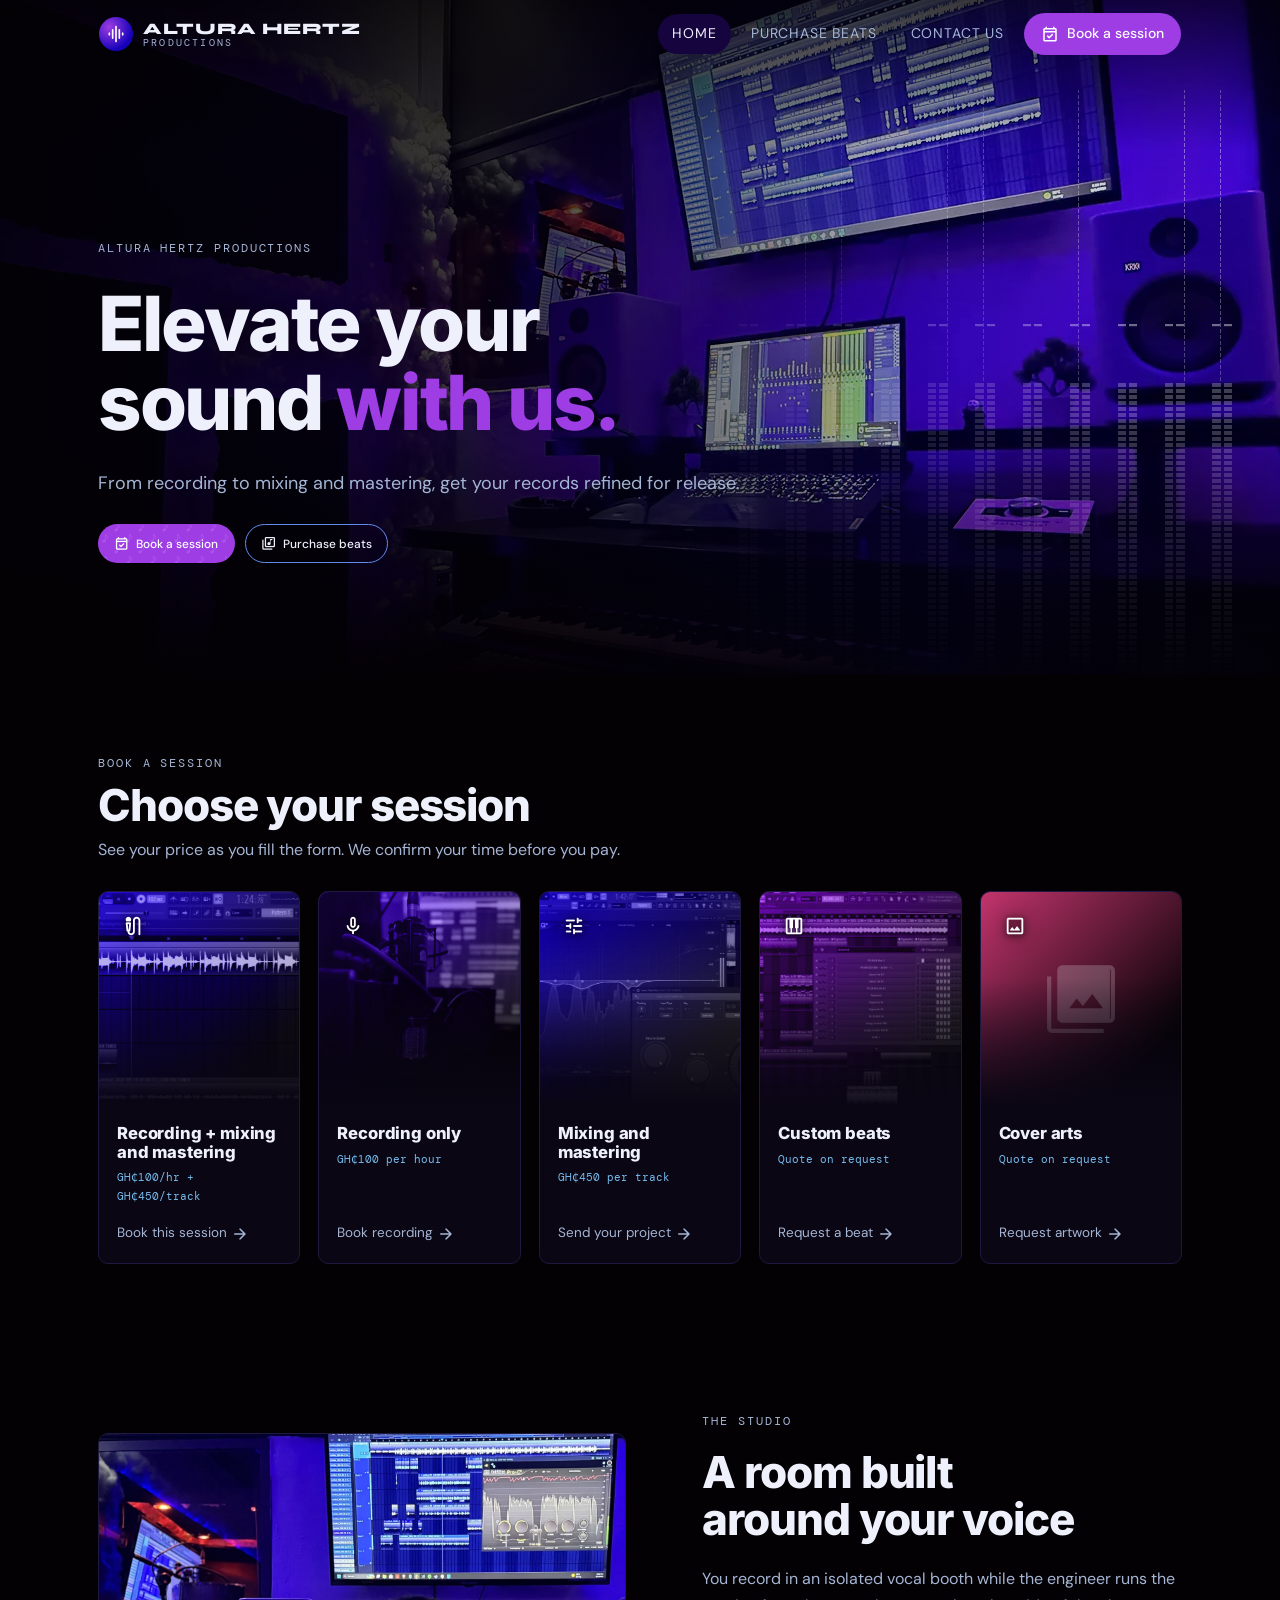
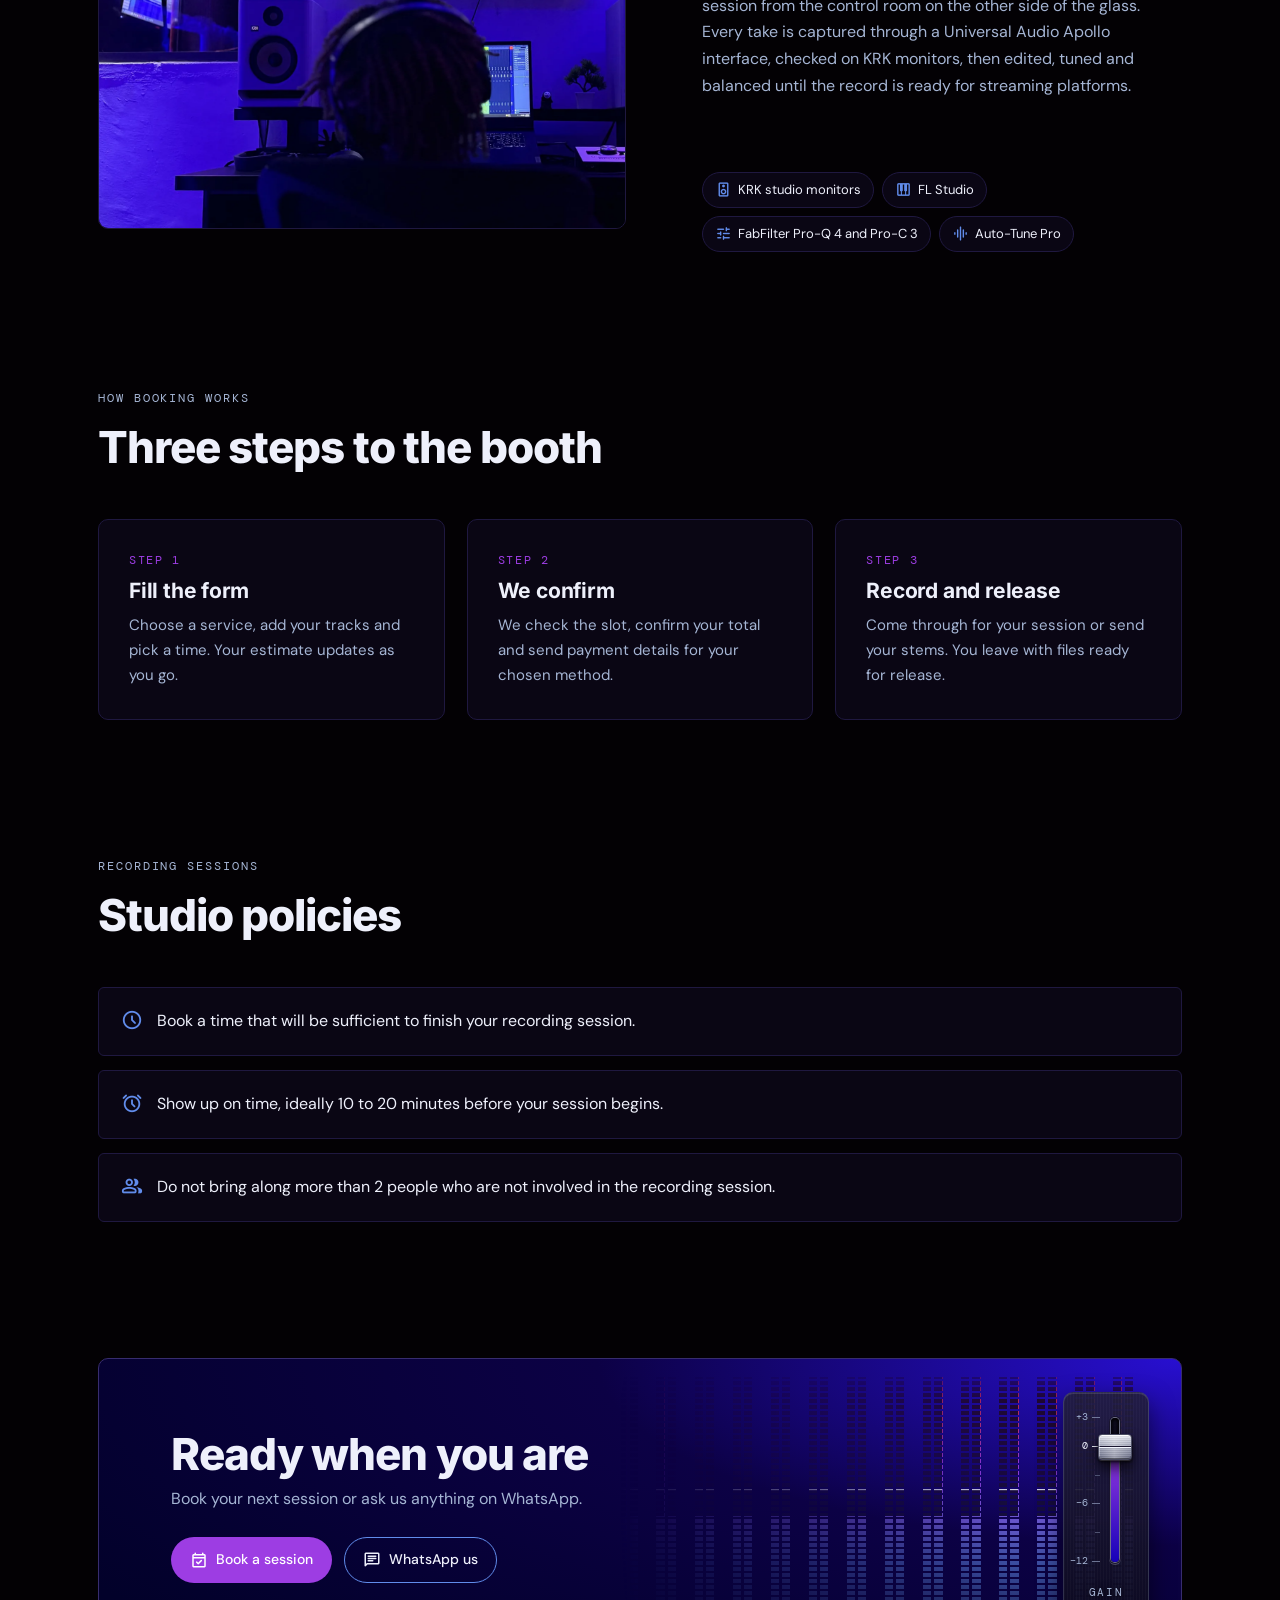
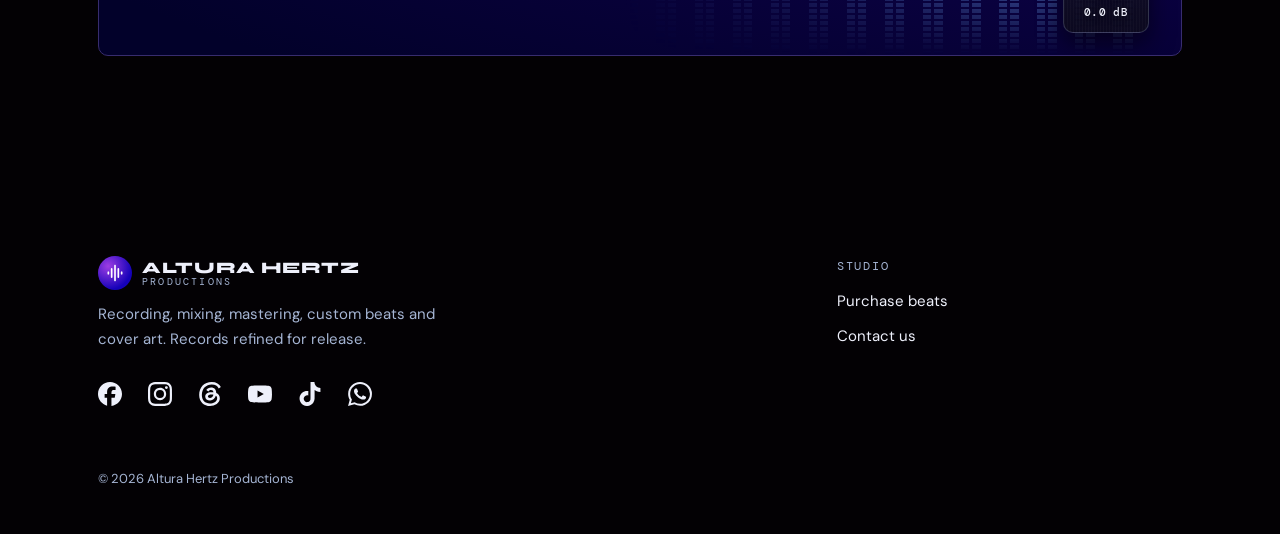
==== commit bd429293: "Website v1.13.2: Inter headings, split nav, meters and layout polish - All headings in Inter (bundle" ====
--- a/development/index.html
+++ b/development/index.html
@@ -14,6 +14,7 @@
   <style>html,body{background:#030104;color:#eef0fb}</style>
   <link rel="preload" href="assets/fonts/material-symbols-rounded-300-400.woff2" as="font" type="font/woff2" crossorigin>
   <link rel="preload" href="assets/fonts/syne-600-latin.woff2" as="font" type="font/woff2" crossorigin>
+  <link rel="preload" href="assets/fonts/inter-600-800-latin.woff2" as="font" type="font/woff2" crossorigin>
   <link rel="preload" href="assets/fonts/dm-sans-400-latin.woff2" as="font" type="font/woff2" crossorigin>
   <link rel="stylesheet" href="css/fonts.css">
   <link rel="stylesheet" href="css/styles.css">
@@ -40,6 +41,7 @@
   <main id="main">
     <section class="hero">
       <div class="hero-media"><img src="assets/img/hero-control-room-1920.webp" srcset="assets/img/hero-control-room-1280.webp 1280w, assets/img/hero-control-room-1920.webp 1920w, assets/img/hero-control-room-2560.webp 2560w, assets/img/hero-control-room-3840.webp 3840w" sizes="100vw" width="3840" height="2880" alt="The Altura Hertz control room lit in violet, with KRK monitors, a MIDI keyboard and a session open on screen" fetchpriority="high"></div>
+      <div class="meter-bank meter-bank--hero" aria-hidden="true"><span class="strip"><span class="meter" style="--seq:lv2;--pk:pk2;--dur:3.268s;--delay:-0.367s"><i class="lit"></i><i class="cap"></i><i class="gainbox"><i class="shade"></i><i class="peak"></i></i></span><span class="meter" style="--seq:lv2;--pk:pk2;--dur:3.268s;--delay:-0.477s"><i class="lit"></i><i class="cap"></i><i class="gainbox"><i class="shade"></i><i class="peak"></i></i></span></span><span class="strip"><span class="meter" style="--seq:lv1;--pk:pk1;--dur:3.839s;--delay:-2.625s"><i class="lit"></i><i class="cap"></i><i class="gainbox"><i class="shade"></i><i class="peak"></i></i></span><span class="meter" style="--seq:lv1;--pk:pk1;--dur:3.839s;--delay:-2.735s"><i class="lit"></i><i class="cap"></i><i class="gainbox"><i class="shade"></i><i class="peak"></i></i></span></span><span class="strip"><span class="meter" style="--seq:lv0;--pk:pk0;--dur:3.458s;--delay:-0.389s"><i class="lit"></i><i class="cap"></i><i class="gainbox"><i class="shade"></i><i class="peak"></i></i></span><span class="meter" style="--seq:lv0;--pk:pk0;--dur:3.458s;--delay:-0.499s"><i class="lit"></i><i class="cap"></i><i class="gainbox"><i class="shade"></i><i class="peak"></i></i></span></span><span class="strip"><span class="meter" style="--seq:lv5;--pk:pk5;--dur:3.598s;--delay:-2.726s"><i class="lit"></i><i class="cap"></i><i class="gainbox"><i class="shade"></i><i class="peak"></i></i></span><span class="meter" style="--seq:lv5;--pk:pk5;--dur:3.598s;--delay:-2.836s"><i class="lit"></i><i class="cap"></i><i class="gainbox"><i class="shade"></i><i class="peak"></i></i></span></span><span class="strip"><span class="meter" style="--seq:lv4;--pk:pk4;--dur:3.471s;--delay:-2.571s"><i class="lit"></i><i class="cap"></i><i class="gainbox"><i class="shade"></i><i class="peak"></i></i></span><span class="meter" style="--seq:lv4;--pk:pk4;--dur:3.471s;--delay:-2.681s"><i class="lit"></i><i class="cap"></i><i class="gainbox"><i class="shade"></i><i class="peak"></i></i></span></span><span class="strip"><span class="meter" style="--seq:lv3;--pk:pk3;--dur:4.243s;--delay:-0.580s"><i class="lit"></i><i class="cap"></i><i class="gainbox"><i class="shade"></i><i class="peak"></i></i></span><span class="meter" style="--seq:lv3;--pk:pk3;--dur:4.243s;--delay:-0.690s"><i class="lit"></i><i class="cap"></i><i class="gainbox"><i class="shade"></i><i class="peak"></i></i></span></span><span class="strip"><span class="meter" style="--seq:lv2;--pk:pk2;--dur:4.053s;--delay:-1.815s"><i class="lit"></i><i class="cap"></i><i class="gainbox"><i class="shade"></i><i class="peak"></i></i></span><span class="meter" style="--seq:lv2;--pk:pk2;--dur:4.053s;--delay:-1.925s"><i class="lit"></i><i class="cap"></i><i class="gainbox"><i class="shade"></i><i class="peak"></i></i></span></span><span class="strip"><span class="meter" style="--seq:lv1;--pk:pk1;--dur:3.869s;--delay:-3.855s"><i class="lit"></i><i class="cap"></i><i class="gainbox"><i class="shade"></i><i class="peak"></i></i></span><span class="meter" style="--seq:lv1;--pk:pk1;--dur:3.869s;--delay:-3.965s"><i class="lit"></i><i class="cap"></i><i class="gainbox"><i class="shade"></i><i class="peak"></i></i></span></span><span class="strip"><span class="meter" style="--seq:lv0;--pk:pk0;--dur:3.39s;--delay:-0.069s"><i class="lit"></i><i class="cap"></i><i class="gainbox"><i class="shade"></i><i class="peak"></i></i></span><span class="meter" style="--seq:lv0;--pk:pk0;--dur:3.39s;--delay:-0.179s"><i class="lit"></i><i class="cap"></i><i class="gainbox"><i class="shade"></i><i class="peak"></i></i></span></span><span class="strip"><span class="meter" style="--seq:lv5;--pk:pk5;--dur:4.66s;--delay:-1.878s"><i class="lit"></i><i class="cap"></i><i class="gainbox"><i class="shade"></i><i class="peak"></i></i></span><span class="meter" style="--seq:lv5;--pk:pk5;--dur:4.66s;--delay:-1.988s"><i class="lit"></i><i class="cap"></i><i class="gainbox"><i class="shade"></i><i class="peak"></i></i></span></span><span class="strip"><span class="meter" style="--seq:lv4;--pk:pk4;--dur:3.548s;--delay:-1.172s"><i class="lit"></i><i class="cap"></i><i class="gainbox"><i class="shade"></i><i class="peak"></i></i></span><span class="meter" style="--seq:lv4;--pk:pk4;--dur:3.548s;--delay:-1.282s"><i class="lit"></i><i class="cap"></i><i class="gainbox"><i class="shade"></i><i class="peak"></i></i></span></span><span class="strip"><span class="meter" style="--seq:lv3;--pk:pk3;--dur:3.797s;--delay:-3.627s"><i class="lit"></i><i class="cap"></i><i class="gainbox"><i class="shade"></i><i class="peak"></i></i></span><span class="meter" style="--seq:lv3;--pk:pk3;--dur:3.797s;--delay:-3.737s"><i class="lit"></i><i class="cap"></i><i class="gainbox"><i class="shade"></i><i class="peak"></i></i></span></span></div>
       <div class="container hero-inner">
         <p class="eyebrow">Altura Hertz Productions</p>
         <h1>Elevate your sound <span>with us.</span></h1>
--- a/development/css/fonts.css
+++ b/development/css/fonts.css
@@ -130,3 +130,60 @@
   font-display: block;
   src: url(../assets/fonts/material-symbols-rounded-300-400.woff2) format('woff2');
 }
+
+
+/* Inter: all headings (v1.11.0). Licence: SIL Open Font License. */
+/* latin-ext */
+@font-face {
+  font-family: 'Inter';
+  font-style: normal;
+  font-weight: 600;
+  font-display: swap;
+  src: url(../assets/fonts/inter-600-800-latin-ext.woff2) format('woff2');
+  unicode-range: U+0100-02BA, U+02BD-02C5, U+02C7-02CC, U+02CE-02D7, U+02DD-02FF, U+0304, U+0308, U+0329, U+1D00-1DBF, U+1E00-1E9F, U+1EF2-1EFF, U+2020, U+20A0-20AB, U+20AD-20C0, U+2113, U+2C60-2C7F, U+A720-A7FF;
+}
+/* latin */
+@font-face {
+  font-family: 'Inter';
+  font-style: normal;
+  font-weight: 600;
+  font-display: swap;
+  src: url(../assets/fonts/inter-600-800-latin.woff2) format('woff2');
+  unicode-range: U+0000-00FF, U+0131, U+0152-0153, U+02BB-02BC, U+02C6, U+02DA, U+02DC, U+0304, U+0308, U+0329, U+2000-206F, U+20AC, U+2122, U+2191, U+2193, U+2212, U+2215, U+FEFF, U+FFFD;
+}
+/* latin-ext */
+@font-face {
+  font-family: 'Inter';
+  font-style: normal;
+  font-weight: 700;
+  font-display: swap;
+  src: url(../assets/fonts/inter-600-800-latin-ext.woff2) format('woff2');
+  unicode-range: U+0100-02BA, U+02BD-02C5, U+02C7-02CC, U+02CE-02D7, U+02DD-02FF, U+0304, U+0308, U+0329, U+1D00-1DBF, U+1E00-1E9F, U+1EF2-1EFF, U+2020, U+20A0-20AB, U+20AD-20C0, U+2113, U+2C60-2C7F, U+A720-A7FF;
+}
+/* latin */
+@font-face {
+  font-family: 'Inter';
+  font-style: normal;
+  font-weight: 700;
+  font-display: swap;
+  src: url(../assets/fonts/inter-600-800-latin.woff2) format('woff2');
+  unicode-range: U+0000-00FF, U+0131, U+0152-0153, U+02BB-02BC, U+02C6, U+02DA, U+02DC, U+0304, U+0308, U+0329, U+2000-206F, U+20AC, U+2122, U+2191, U+2193, U+2212, U+2215, U+FEFF, U+FFFD;
+}
+/* latin-ext */
+@font-face {
+  font-family: 'Inter';
+  font-style: normal;
+  font-weight: 800;
+  font-display: swap;
+  src: url(../assets/fonts/inter-600-800-latin-ext.woff2) format('woff2');
+  unicode-range: U+0100-02BA, U+02BD-02C5, U+02C7-02CC, U+02CE-02D7, U+02DD-02FF, U+0304, U+0308, U+0329, U+1D00-1DBF, U+1E00-1E9F, U+1EF2-1EFF, U+2020, U+20A0-20AB, U+20AD-20C0, U+2113, U+2C60-2C7F, U+A720-A7FF;
+}
+/* latin */
+@font-face {
+  font-family: 'Inter';
+  font-style: normal;
+  font-weight: 800;
+  font-display: swap;
+  src: url(../assets/fonts/inter-600-800-latin.woff2) format('woff2');
+  unicode-range: U+0000-00FF, U+0131, U+0152-0153, U+02BB-02BC, U+02C6, U+02DA, U+02DC, U+0304, U+0308, U+0329, U+2000-206F, U+20AC, U+2122, U+2191, U+2193, U+2212, U+2215, U+FEFF, U+FFFD;
+}
--- a/development/css/styles.css
+++ b/development/css/styles.css
@@ -41,14 +41,15 @@
   --price: var(--ah-ice);
   --danger: var(--ah-booth-red);
 
-  --display: "Syne", "Arial Black", system-ui, sans-serif;
+  --display: "Syne", "Arial Black", system-ui, sans-serif;   /* logo only */
+  --heading: "Inter", system-ui, -apple-system, "Segoe UI", sans-serif;
   --body: "DM Sans", system-ui, -apple-system, "Segoe UI", sans-serif;
   --mono: "DM Mono", ui-monospace, "Cascadia Mono", Consolas, monospace;
 
   --radius: 10px;
   --radius-sm: 6px;
   --max: 1180px;
-  --gutter: clamp(16px, 4vw, 32px);
+  --gutter: clamp(20px, 5vw, 48px);
 }
 
 *, *::before, *::after { box-sizing: border-box; }
@@ -66,7 +67,7 @@
   color: var(--text);
   font-family: var(--body);
   font-size: 16px;
-  line-height: 1.6;
+  line-height: 1.68;
   -webkit-font-smoothing: antialiased;
 }
 
@@ -77,14 +78,15 @@
 :focus-visible { outline: 2px solid var(--accent); outline-offset: 3px; }
 
 h1, h2, h3 {
-  font-family: var(--display);
+  font-family: var(--heading);
   line-height: 1.08;
   margin: 0;
   text-wrap: balance;
 }
-h1 { font-weight: 800; font-size: clamp(38px, 6.4vw, 72px); letter-spacing: -.01em; }
-h2 { font-weight: 800; font-size: clamp(28px, 4vw, 44px); }
-h3 { font-weight: 600; font-size: 21px; }
+/* All headings use Inter (v1.11.0). The logo keeps Syne. */
+h1 { font-weight: 800; font-size: clamp(38px, 6.4vw, 72px); line-height: 1.04; letter-spacing: -.03em; }
+h2 { font-weight: 800; font-size: clamp(28px, 4vw, 44px); letter-spacing: -.025em; }
+h3 { font-weight: 700; font-size: 21px; letter-spacing: -.01em; }
 p { margin: 0; }
 
 .container { max-width: var(--max); margin-inline: auto; padding-inline: var(--gutter); }
@@ -138,6 +140,53 @@
   backdrop-filter: blur(12px);
   -webkit-backdrop-filter: blur(12px);
 }
+/* Transparent nav on desktop (v1.8.3): no background or blur, and the page hero slides up
+   behind it so the nav floats over the photo. Phones keep the solid bar for the dropdown menu. */
+@media (min-width: 821px) {
+  .site-header { background: transparent; backdrop-filter: none; -webkit-backdrop-filter: none; }
+  .site-header + main { margin-top: -68px; }
+  .hero .hero-inner { padding-top: calc(clamp(80px, 14vw, 170px) + 68px); }
+  .page-hero .hero-inner { padding-top: calc(clamp(56px, 9vw, 110px) + 68px); }
+  /* Soft dark fade at the top of the photo so the nav links stay readable */
+  .hero::before, .page-hero::before {
+    content: ""; position: absolute; left: 0; right: 0; top: 0; height: 150px; z-index: 1;
+    background: linear-gradient(180deg, rgba(3, 1, 4, .72) 0%, rgba(3, 1, 4, .35) 55%, rgba(3, 1, 4, 0) 100%);
+    pointer-events: none;
+  }
+  .hero .hero-inner, .page-hero .hero-inner { z-index: 2; }
+
+  /* Split nav (v1.9.0): the logo never has a background. The links sit in a rounded pill
+     that gains a dark blurred background once the page scrolls past the hero (main.js adds .is-scrolled). */
+  .nav-links {
+    padding: 5px;
+    border-radius: 999px;
+    border: 1px solid transparent;
+    transition: background-color .3s ease, border-color .3s ease, box-shadow .3s ease, backdrop-filter .3s ease;
+  }
+  .site-header.is-scrolled .nav-links {
+    background: rgba(10, 6, 24, .78);
+    border-color: var(--line-strong);
+    -webkit-backdrop-filter: blur(14px);
+    backdrop-filter: blur(14px);
+    box-shadow: 0 10px 30px rgba(3, 1, 4, .45);
+  }
+  /* The logo gets a matching pill at the same moment as the links (v1.11.2) */
+  .site-header .brand {
+    padding: 3.2px 16px 3.2px 3.2px;
+    margin-left: -3.2px;
+    border-radius: 999px;
+    border: 1px solid transparent;
+    transition: background-color .3s ease, border-color .3s ease, box-shadow .3s ease, backdrop-filter .3s ease;
+  }
+  .site-header.is-scrolled .brand {
+    background: rgba(10, 6, 24, .78);
+    border-color: var(--line-strong);
+    -webkit-backdrop-filter: blur(14px);
+    backdrop-filter: blur(14px);
+    box-shadow: 0 10px 30px rgba(3, 1, 4, .45);
+  }
+}
+
 .nav {
   display: flex;
   align-items: center;
@@ -170,7 +219,7 @@
   border-radius: 999px;
 }
 .nav-links a:hover, .nav-links a[aria-current="page"] { color: var(--text); background: var(--ah-plum); }
-.nav-links .btn { display: inline-flex; padding: 9px 18px; text-transform: none; letter-spacing: 0; color: #fff; }
+.nav-links .btn { display: inline-flex; padding: 8px 16px; text-transform: none; letter-spacing: 0; color: #fff; }
 .nav-links .btn:hover { background: var(--accent-hover); }
 
 /* Phone menu button: an equalizer. Four bars bounce like a level meter;
@@ -244,7 +293,7 @@
   .nav-links.is-open li:nth-child(3) { transition-delay: .2s; }
   .nav-links.is-open li:nth-child(4) { transition-delay: .26s; }
   .nav-links a { padding: 12px 14px; }
-  .nav-links .btn { display: flex; width: 100%; margin-top: 8px; padding-block: 13px; text-align: center; justify-content: center; }
+  .nav-links .btn { display: flex; width: 100%; margin-top: 8px; padding-block: 12px; text-align: center; justify-content: center; }
 }
 
 @media (prefers-reduced-motion: reduce) {
@@ -254,8 +303,8 @@
 /* Buttons */
 .btn {
   display: inline-flex; align-items: center; gap: 8px;
-  font-family: var(--body); font-weight: 500; font-size: 15px;
-  padding: 12px 22px;
+  font-family: var(--body); font-weight: 500; font-size: 14px;
+  padding: 10px 18px;
   border-radius: 999px;
   border: 1px solid transparent;
   text-decoration: none;
@@ -266,7 +315,7 @@
 .btn-primary:hover { background: var(--accent-hover); color: #fff; }
 .btn-ghost { border-color: var(--link); color: var(--text); background: transparent; }
 .btn-ghost:hover { background: rgba(97, 140, 235, .12); color: var(--text); }
-.btn .material-symbols-rounded { font-size: 20px; }
+.btn .material-symbols-rounded { font-size: 18px; }
 .btn[disabled] { opacity: .55; cursor: not-allowed; }
 
 /* Hero */
@@ -288,13 +337,33 @@
 .hero-inner {
   position: relative;
   display: grid;
-  gap: 22px;
-  padding-block: clamp(80px, 14vw, 170px) clamp(56px, 8vw, 96px);
+  gap: 26px;
+  padding-block: clamp(80px, 14vw, 170px) clamp(64px, 9vw, 112px);
 }
 .hero-inner > * { max-width: 720px; }
 .hero h1 span { color: var(--accent); }
+/* Home hero headline size */
+.hero h1 { font-size: clamp(38px, 6vw, 76px); }
 .hero .lede { font-size: 18px; color: var(--ah-cloud); max-width: 54ch; }
 .hero-actions { display: flex; flex-wrap: wrap; gap: 12px; }
+/* Home hero buttons 15% smaller than the site buttons (v1.8.2): 14 to 11.9 px text, 18 to 15.3 px icons, 10 x 18 to 8.5 x 15.3 px padding */
+.hero .hero-actions { gap: 10px; }
+.hero .hero-actions .btn { font-size: 11.9px; padding: 8.5px 15.3px; gap: 6.8px; }
+.hero .hero-actions .btn .material-symbols-rounded { font-size: 15.3px; }
+/* Note pattern inside the hero Book a session button (v1.12.4, notes at 13% opacity).
+   One upright eighth note repeated in neat staggered rows (each row shifted half a step). Glides on hover. */
+.hero .hero-actions .btn-primary {
+  background-color: var(--accent);
+  background-image: url("data:image/svg+xml,%3Csvg%20xmlns=%22http://www.w3.org/2000/svg%22%20xmlns:xlink=%22http://www.w3.org/1999/xlink%22%20width=%2224%22%20height=%2222%22%20viewBox=%220%200%2024%2022%22%3E%3Cdefs%3E%3Cg%20id=%22n%22%3E%3Cellipse%20cx=%220%22%20cy=%220%22%20rx=%221.8%22%20ry=%221.25%22%20transform=%22rotate%28-22%29%22/%3E%3Cpath%20d=%22M1.55%20-.3%20V-6.4%22%20fill=%22none%22%20stroke=%22%23fff%22%20stroke-width=%22.75%22/%3E%3Cpath%20d=%22M1.55%20-6.4%20C3.5%20-5.3%204.1%20-3.8%203.3%20-2.3%22%20fill=%22none%22%20stroke=%22%23fff%22%20stroke-width=%22.75%22%20stroke-linecap=%22round%22/%3E%3C/g%3E%3C/defs%3E%3Cg%20fill=%22%23fff%22%20fill-opacity=%22.13%22%20stroke-opacity=%22.13%22%3E%3Cuse%20href=%22%23n%22%20xlink:href=%22%23n%22%20transform=%22translate%285%2016%29%22/%3E%3Cuse%20href=%22%23n%22%20xlink:href=%22%23n%22%20transform=%22translate%2817%205%29%22/%3E%3C/g%3E%3C/svg%3E");
+  background-repeat: repeat;
+  background-position: 0 0;
+  background-size: 24px 22px;
+}
+.hero .hero-actions .btn-primary:hover {
+  background-color: var(--accent-hover);
+  animation: score-scroll 2.4s linear infinite;
+}
+@keyframes score-scroll { to { background-position: -24px 0; } }
 
 .page-hero {
   position: relative;
@@ -308,7 +377,7 @@
 }
 .page-hero .hero-inner { padding-block: clamp(56px, 9vw, 110px) clamp(40px, 6vw, 70px); }
 .page-hero .hero-inner > * { max-width: 820px; }
-.page-hero h1 { font-size: clamp(32px, 4.6vw, 54px); }
+.page-hero h1 { font-size: clamp(30px, 4.4vw, 54px); }
 
 .breadcrumb { display: flex; align-items: center; gap: 6px; font-size: 14px; color: var(--muted); }
 .breadcrumb a { color: var(--muted); text-decoration: none; }
@@ -326,19 +395,19 @@
 .price-tag .material-symbols-rounded { font-size: 18px; color: var(--muted); }
 
 /* Sections */
-.section { padding-block: clamp(64px, 9vw, 110px); }
-.section-head { display: grid; gap: 12px; margin-bottom: 36px; max-width: 680px; }
+.section { padding-block: clamp(80px, 11vw, 136px); }
+.section-head { display: grid; gap: 16px; margin-bottom: 48px; max-width: 680px; }
 .section-head p { color: var(--muted); }
 
 .intro-grid {
   display: grid;
   grid-template-columns: 1.1fr 1fr;
-  gap: clamp(28px, 5vw, 64px);
+  gap: clamp(36px, 6vw, 88px);
   align-items: center;
 }
 .intro-grid figure { margin: 0; border-radius: var(--radius); overflow: hidden; border: 1px solid var(--line); }
 .intro-grid figure img { width: 100%; aspect-ratio: 4 / 3; object-fit: cover; }
-.intro-copy { display: grid; gap: 18px; }
+.intro-copy { display: grid; gap: 22px; }
 .intro-copy p { color: var(--muted); max-width: 60ch; }
 .gear { display: flex; flex-wrap: wrap; gap: 8px; list-style: none; padding: 0; margin: 6px 0 0; }
 .gear li {
@@ -373,19 +442,19 @@
   padding-bottom: 0;
   scroll-margin-top: 68px;
 }
-.services-section + .section { padding-top: clamp(78px, calc(8.8vw - 32px), 140px); }
+.services-section + .section { padding-top: clamp(142px, calc(15.04vw - 46px), 260px); } /* 1.7x the v1.4.1 gap below the services (v1.13.1) */
 .services-section .section-head { margin-bottom: clamp(14px, 3vh, 28px); gap: 8px; max-width: none; }
 
 .service-grid {
   display: grid;
   grid-template-columns: repeat(5, minmax(0, 1fr));
-  gap: 14px;
+  gap: 18px;
 }
 
 .service-card {
   position: relative;
   display: grid;
-  grid-template-rows: clamp(100px, 24vh, 230px) auto;
+  grid-template-rows: clamp(100px, 24vh, 230px) 1fr;
   border-radius: var(--radius);
   overflow: hidden;
   text-decoration: none;
@@ -411,18 +480,18 @@
   position: absolute; left: 14px; top: 14px; z-index: 1;
   width: 40px; height: 40px; border-radius: 50%;
   display: grid; place-items: center;
-  background: rgba(3, 1, 4, .65); border: 1px solid rgba(238, 240, 251, .2);
-}
-.card-media .card-icon .material-symbols-rounded { color: #fff; font-size: 20px; }
+  background: none; border: 0; /* no circle behind the icon (v1.13.2) */
+}
+.card-media .card-icon .material-symbols-rounded { color: #fff; font-size: 22px; filter: drop-shadow(0 1px 3px rgba(3, 1, 4, .9)) drop-shadow(0 0 8px rgba(3, 1, 4, .6)); }
 .card-media .card-art { position: absolute; inset: 0; display: grid; place-items: center; }
 .card-media .card-art .material-symbols-rounded { font-size: 88px; color: rgba(238, 240, 251, .22); font-variation-settings: "FILL" 1, "wght" 300, "GRAD" 0, "opsz" 48; }
 
-.card-body { display: grid; gap: 6px; align-content: start; padding: 14px 16px 16px; }
+.card-body { display: flex; flex-direction: column; align-items: flex-start; gap: 7px; padding: 16px 18px 18px; }
 .card-body h3 { font-weight: 800; font-size: clamp(16px, 1.3vw, 20px); line-height: 1.12; }
-.card-body .card-price { font-family: var(--mono); font-size: 13px; color: var(--price); }
+.card-body .card-price { font-family: var(--mono); font-size: 11.05px; color: var(--price); } /* 15% smaller than 13 px (v1.11.1) */
 .card-body .card-link {
   display: inline-flex; align-items: center; gap: 4px;
-  font-size: 13.5px; color: var(--muted); margin-top: 2px;
+  font-size: 13.5px; color: var(--muted); margin-top: auto; padding-top: 10px;
 }
 .card-body .card-link .material-symbols-rounded { font-size: 18px; }
 .service-card:hover .card-link { color: var(--text); }
@@ -442,8 +511,8 @@
   .card-media .card-icon { display: none; }
   .card-media .card-art .material-symbols-rounded { font-size: 34px; color: rgba(238, 240, 251, .7); }
   .card-body { padding: 10px 4px 10px 14px; gap: 2px; }
-  .card-body h3 { font-size: 16px; font-weight: 600; font-family: var(--body); line-height: 1.25; }
-  .card-body .card-price { font-size: 12.5px; }
+  .card-body h3 { font-size: 16px; font-weight: 700; font-family: var(--heading); line-height: 1.25; letter-spacing: -.01em; }
+  .card-body .card-price { font-size: 10.6px; } /* 15% smaller than 12.5 px (v1.11.1) */
   .card-body .card-link { display: none; }
   .service-card::after {
     content: "arrow_forward";
@@ -466,11 +535,11 @@
 }
 
 /* Steps and policies */
-.steps { display: grid; grid-template-columns: repeat(3, 1fr); gap: 16px; list-style: none; padding: 0; margin: 0; counter-reset: step; }
+.steps { display: grid; grid-template-columns: repeat(3, 1fr); gap: 22px; list-style: none; padding: 0; margin: 0; counter-reset: step; }
 .steps li {
   counter-increment: step;
   display: grid; gap: 10px; align-content: start;
-  padding: 24px; border-radius: var(--radius);
+  padding: 30px; border-radius: var(--radius);
   background: var(--surface); border: 1px solid var(--line);
 }
 .steps li::before {
@@ -480,10 +549,10 @@
 .steps p { color: var(--muted); font-size: 15px; }
 @media (max-width: 820px) { .steps { grid-template-columns: 1fr; } }
 
-.policy-list { display: grid; gap: 12px; list-style: none; padding: 0; margin: 0; }
+.policy-list { display: grid; gap: 14px; list-style: none; padding: 0; margin: 0; }
 .policy-list li {
   display: grid; grid-template-columns: auto 1fr; gap: 14px; align-items: start;
-  padding: 16px 18px; border-radius: var(--radius-sm);
+  padding: 20px 22px; border-radius: var(--radius-sm);
   background: var(--surface); border: 1px solid var(--line);
 }
 .policy-list .material-symbols-rounded { color: var(--link); margin-top: 1px; }
@@ -491,7 +560,7 @@
 /* CTA band */
 .cta-band {
   border-radius: var(--radius);
-  padding: clamp(28px, 5vw, 56px);
+  padding: clamp(32px, 6vw, 72px);
   background: radial-gradient(120% 140% at 100% 0%, var(--ah-electric-indigo) 0%, var(--ah-deep-indigo) 45%, var(--ah-midnight) 100%);
   border: 1px solid var(--line-strong);
 }
@@ -501,7 +570,7 @@
 .booking {
   display: grid;
   grid-template-columns: minmax(0, 1fr) 360px;
-  gap: 28px;
+  gap: 40px;
   align-items: start;
 }
 @media (max-width: 960px) { .booking { grid-template-columns: 1fr; } }
@@ -510,20 +579,20 @@
   background: var(--surface);
   border: 1px solid var(--line);
   border-radius: var(--radius);
-  padding: clamp(20px, 3vw, 32px);
+  padding: clamp(24px, 3.6vw, 40px);
   display: grid;
-  gap: 30px;
-}
-fieldset { border: 0; margin: 0; padding: 0; display: grid; gap: 16px; min-width: 0; }
+  gap: 36px;
+}
+fieldset { border: 0; margin: 0; padding: 0; display: grid; gap: 18px; min-width: 0; }
 legend {
   display: flex; align-items: center; gap: 10px;
-  font-family: var(--display); font-weight: 600; font-size: 19px;
+  font-family: var(--heading); font-weight: 700; font-size: 19px;
   padding: 0; margin-bottom: 4px;
 }
 legend .material-symbols-rounded { color: var(--accent); }
 .fieldset-note { color: var(--muted); font-size: 14px; margin-top: -8px; }
 
-.field-row { display: grid; grid-template-columns: repeat(2, minmax(0, 1fr)); gap: 16px; }
+.field-row { display: grid; grid-template-columns: repeat(2, minmax(0, 1fr)); gap: 20px; }
 .field-row.three { grid-template-columns: repeat(3, minmax(0, 1fr)); }
 @media (max-width: 620px) { .field-row, .field-row.three { grid-template-columns: 1fr; } }
 
@@ -599,8 +668,8 @@
 /* Summary */
 .summary {
   position: sticky; top: 92px;
-  display: grid; gap: 18px;
-  padding: 24px;
+  display: grid; gap: 20px;
+  padding: 28px;
   border-radius: var(--radius);
   background: linear-gradient(180deg, var(--ah-deep-indigo), var(--ah-midnight));
   border: 1px solid var(--line-strong);
@@ -642,7 +711,7 @@
 .confirmation .actions { display: flex; flex-wrap: wrap; gap: 10px; }
 
 /* Beats catalogue */
-.beat-list { display: grid; gap: 12px; }
+.beat-list { display: grid; gap: 14px; }
 .beat {
   display: grid; grid-template-columns: auto 1fr auto auto; gap: 18px; align-items: center;
   padding: 14px 18px; border-radius: var(--radius-sm);
@@ -668,10 +737,10 @@
 .empty-state p { color: var(--muted); max-width: 46ch; }
 
 /* Contact */
-.contact-grid { display: grid; grid-template-columns: repeat(3, 1fr); gap: 16px; }
+.contact-grid { display: grid; grid-template-columns: repeat(3, 1fr); gap: 20px; }
 .contact-item {
-  display: grid; gap: 8px; align-content: start;
-  padding: 24px; border-radius: var(--radius);
+  display: grid; gap: 10px; align-content: start;
+  padding: 30px; border-radius: var(--radius);
   background: var(--surface); border: 1px solid var(--line);
 }
 .contact-item .material-symbols-rounded { font-size: 28px; color: var(--accent); }
@@ -687,8 +756,8 @@
 @media (max-width: 860px) { .contact-grid { grid-template-columns: 1fr; } }
 
 /* Footer */
-.site-footer { padding-block: 48px 36px; background: var(--ah-void); }
-.footer-grid { display: grid; grid-template-columns: 2fr 1fr; gap: 32px; }
+.site-footer { padding-block: 64px 44px; background: var(--ah-void); }
+.footer-grid { display: grid; grid-template-columns: 2fr 1fr; gap: 48px; }
 .footer-grid h4 { font-family: var(--mono); font-weight: 400; font-size: 12px; letter-spacing: .16em; text-transform: uppercase; color: var(--muted); margin: 0 0 12px; }
 .footer-grid ul { list-style: none; margin: 0; padding: 0; display: grid; gap: 8px; }
 .footer-grid a { color: var(--text); text-decoration: none; font-size: 15px; }
@@ -703,7 +772,7 @@
 }
 .socials a:hover { color: var(--accent); background: var(--ah-plum); }
 .socials svg { width: 24px; height: 24px; fill: currentColor; }
-.footer-base { margin-top: 40px; display: flex; flex-wrap: wrap; justify-content: space-between; gap: 12px; color: var(--muted); font-size: 13px; }
+.footer-base { margin-top: 52px; display: flex; flex-wrap: wrap; justify-content: space-between; gap: 12px; color: var(--muted); font-size: 13px; }
 @media (max-width: 760px) { .footer-grid { grid-template-columns: 1fr; } }
 
 .visually-hidden { position: absolute !important; width: 1px; height: 1px; overflow: hidden; clip: rect(0 0 0 0); white-space: nowrap; }
@@ -997,6 +1066,39 @@
   100.0% { transform: translateY(45.9%); }
 }
 
+/* White meter bank on the right of the home hero (v1.13.0).
+   Same bars and motion as the card meters, but lit only in shades of white and blended into the
+   photo with a screen blend, so only lit segments glow and unlit ones vanish into the image. */
+.meter-bank--hero {
+  z-index: 1;
+  top: 0; bottom: 0; right: 0; left: auto;
+  width: 46%; height: auto;
+  padding: 90px clamp(20px, 5vw, 48px) 0 0;
+  opacity: .42;
+  mix-blend-mode: screen;
+  -webkit-mask-image: linear-gradient(90deg, transparent 0%, rgba(0, 0, 0, .4) 35%, #000 75%), linear-gradient(180deg, transparent 0%, #000 22%, #000 62%, transparent 100%);
+  -webkit-mask-composite: source-in;
+  mask-image: linear-gradient(90deg, transparent 0%, rgba(0, 0, 0, .4) 35%, #000 75%), linear-gradient(180deg, transparent 0%, #000 22%, #000 62%, transparent 100%);
+  mask-composite: intersect;
+}
+.meter-bank--hero .lit {
+  background: linear-gradient(0deg, rgba(255, 255, 255, .28) 0%, rgba(255, 255, 255, .55) 45%, rgba(255, 255, 255, .8) 75%, #fff 100%);
+}
+.meter-bank--hero .shade, .meter-bank--hero .cap { background: #000; }
+.meter-bank--hero .peak { border-top-color: #fff; }
+.hero .hero-inner { z-index: 2; } /* hero text always above the meters */
+@media (max-width: 820px) {
+  .meter-bank--hero {
+    top: 0; bottom: 0; left: auto; right: 0; width: 42%; height: auto;
+    padding: 70px 12px 0 0;
+    opacity: .2;
+    justify-content: flex-end; gap: 6px;
+    -webkit-mask-image: linear-gradient(90deg, transparent 0%, #000 60%), linear-gradient(180deg, transparent 0%, #000 25%, #000 60%, transparent 100%);
+    mask-image: linear-gradient(90deg, transparent 0%, #000 60%), linear-gradient(180deg, transparent 0%, #000 25%, #000 60%, transparent 100%);
+  }
+  .meter-bank--hero .strip:nth-child(n+7) { display: none; }
+}
+
 /* Gain dial for the meter bank (v1.7.0)
    The dial sets --gain and --cap on the bank. Bars keep animating on the graphics card:
    .cap hides the top (1 - gain) of each bar and .gainbox squeezes the moving shade and
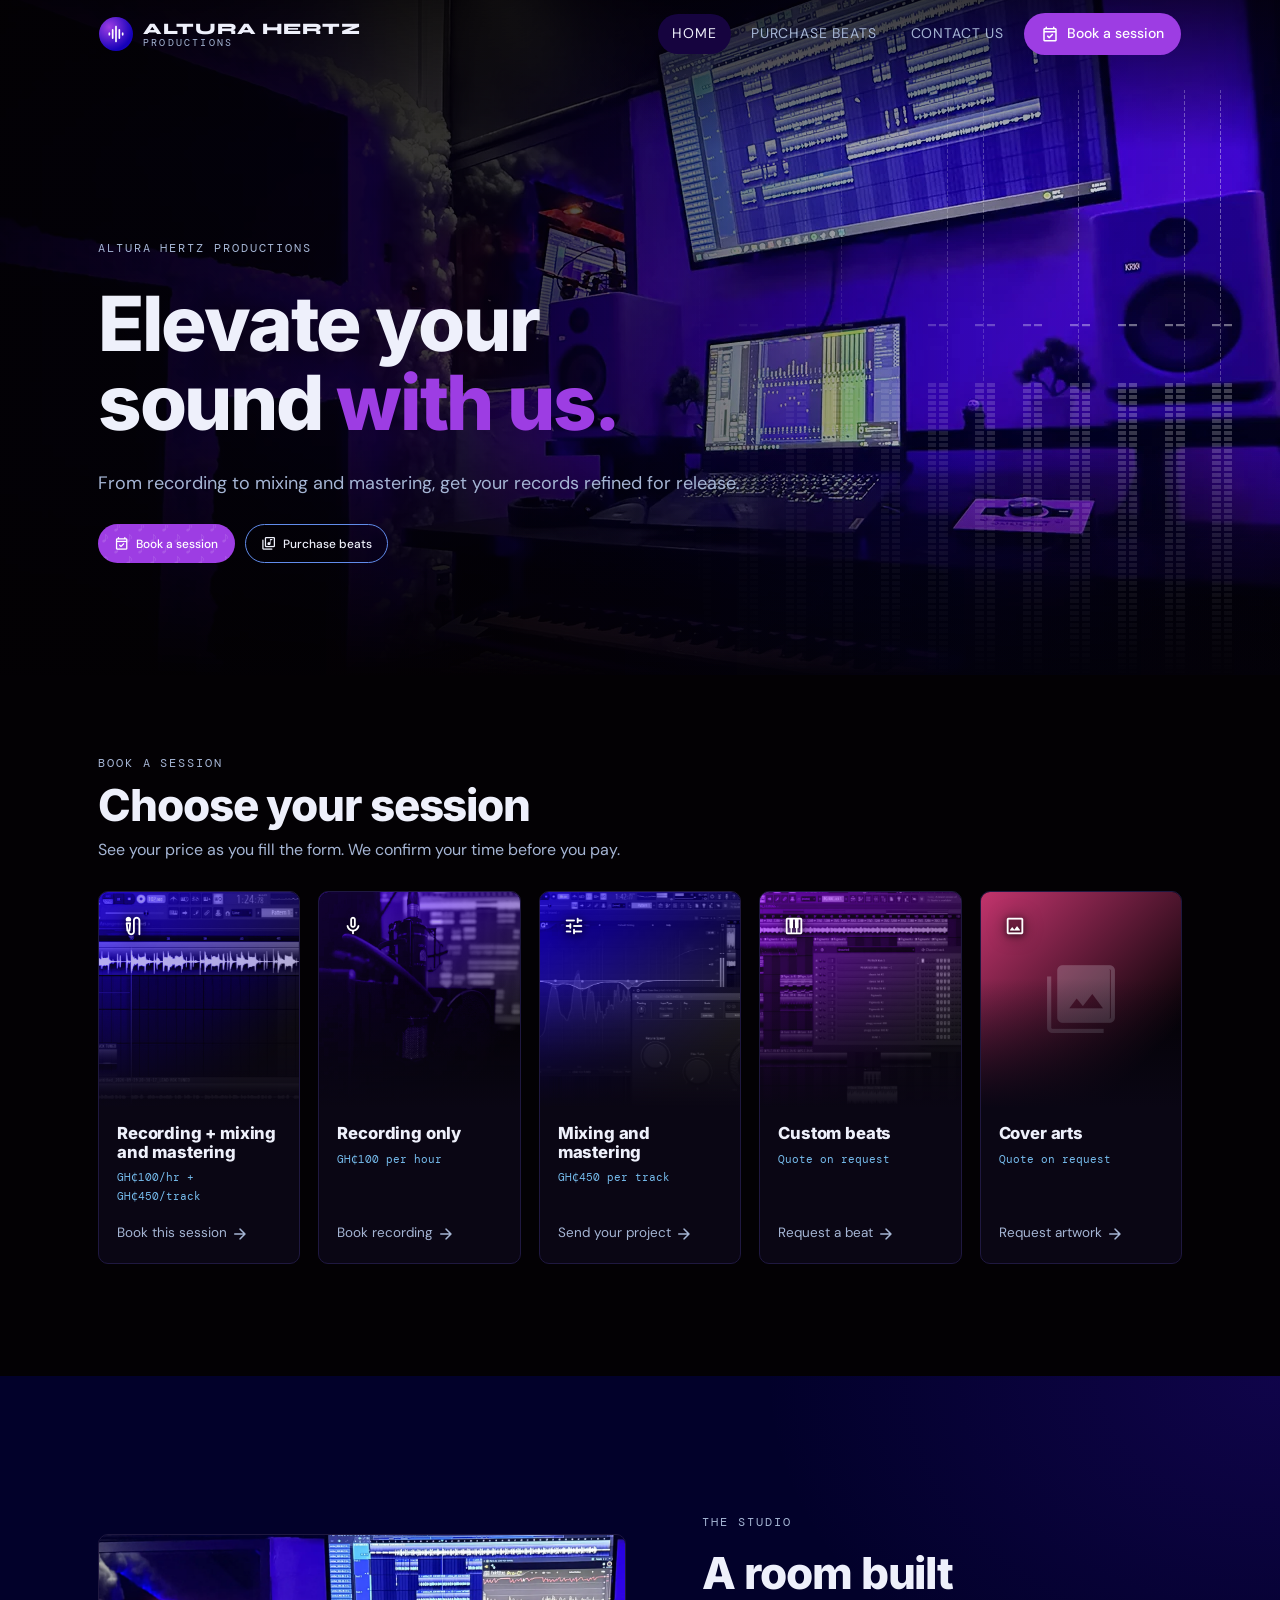
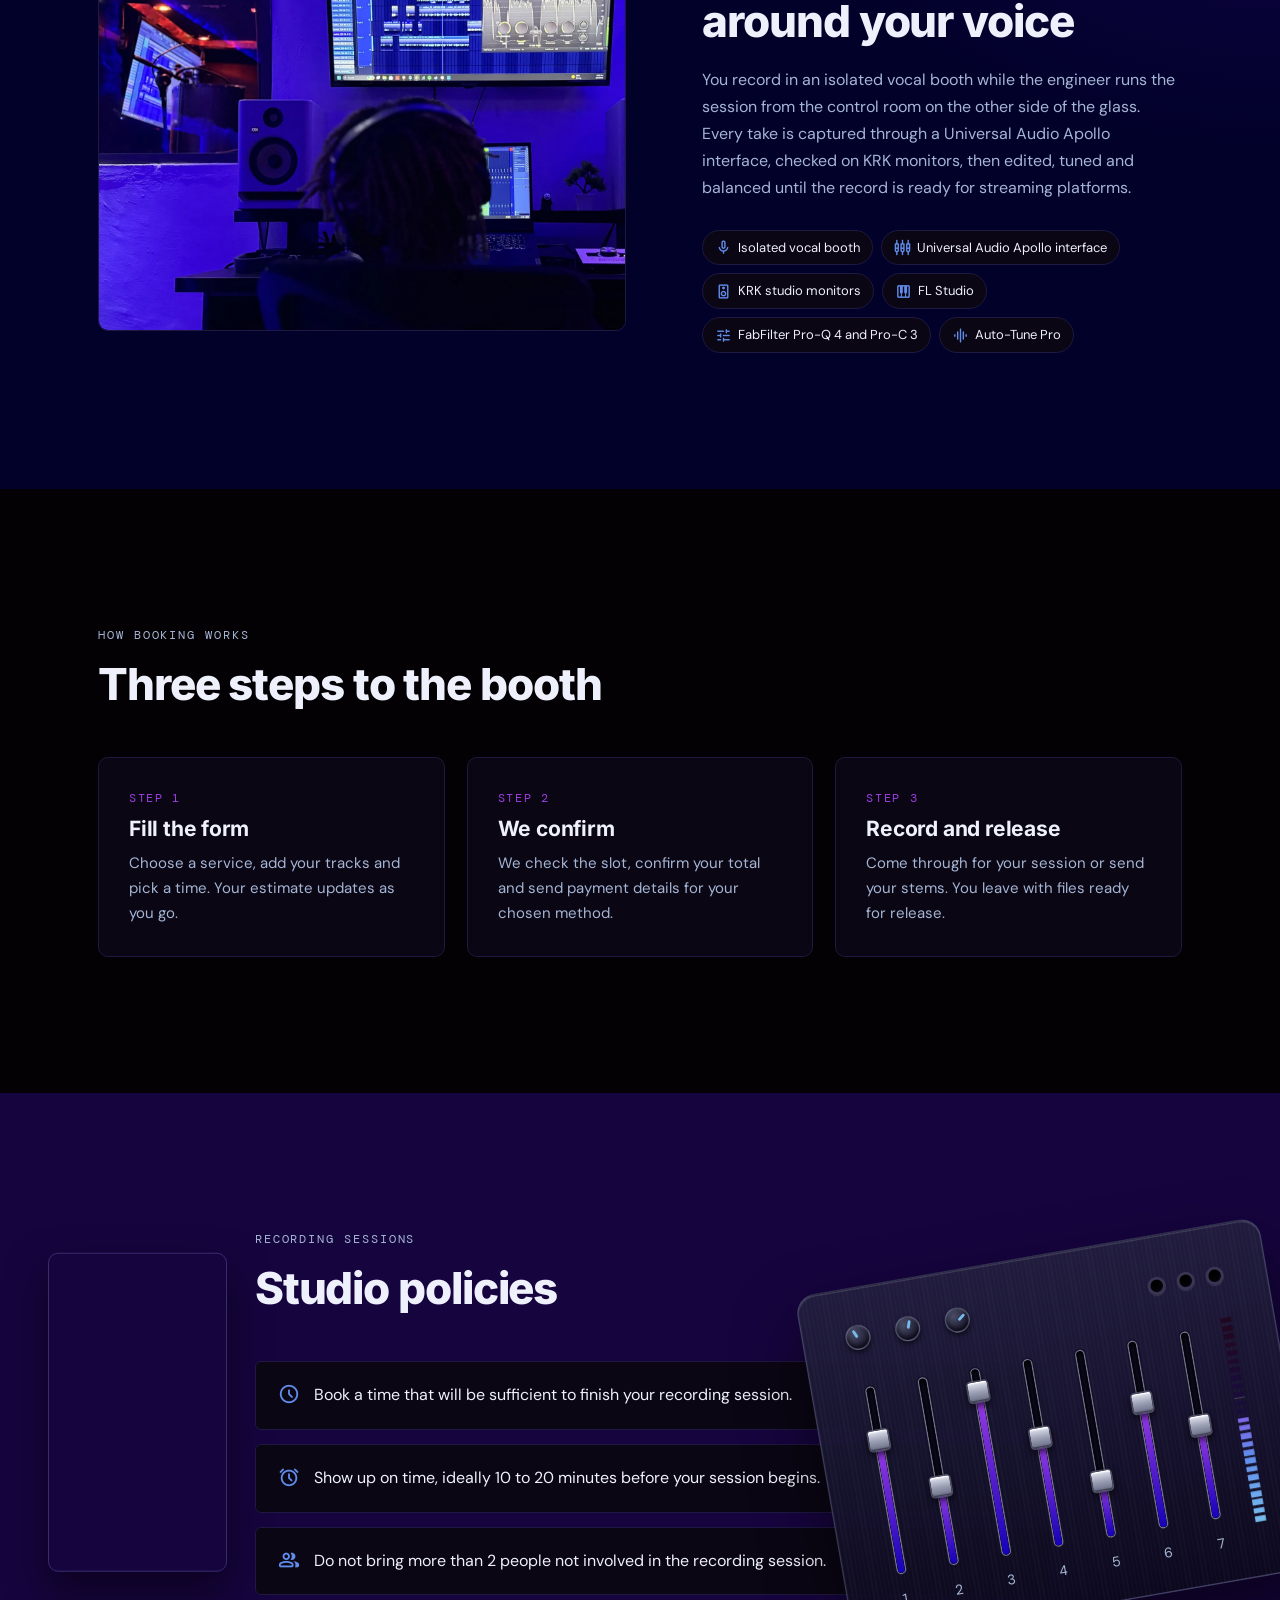
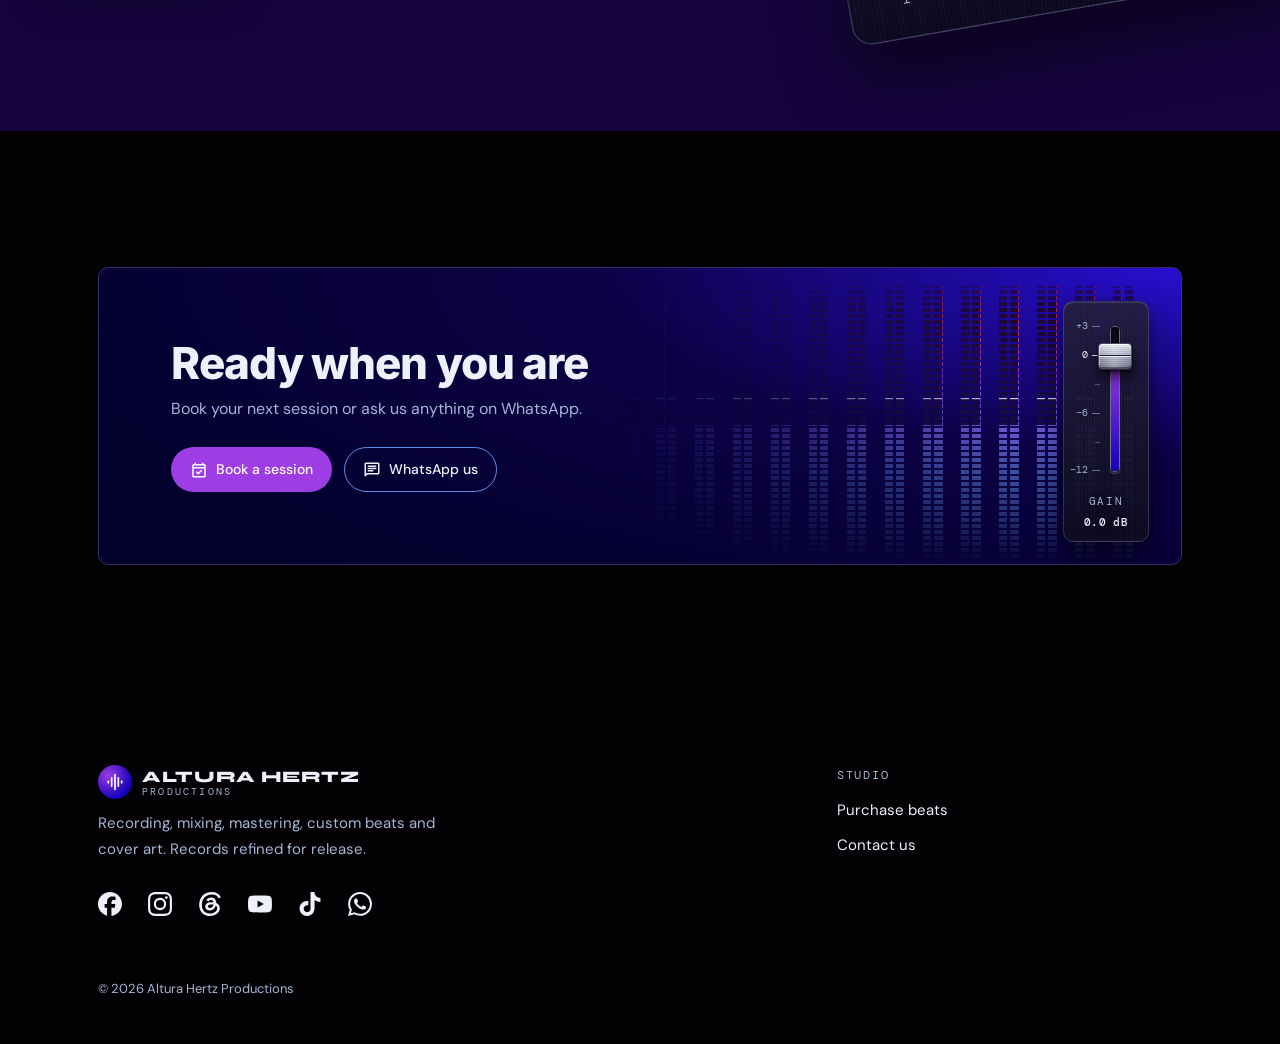
==== commit 4a6bf782: "Give home page sections distinct backdrops and add an interactive mixing deck Tints "The studio" and" ====
--- a/development/index.html
+++ b/development/index.html
@@ -120,7 +120,7 @@
       </div>
     </section>
 
-    <section class="section">
+    <section class="section section-studio">
       <div class="container intro-grid">
         <figure><img src="assets/img/engineer-at-work.webp" alt="Engineer mixing a vocal session with the booth visible through the glass" loading="lazy"></figure>
         <div class="intro-copy">
@@ -141,7 +141,7 @@
       </div>
     </section>
 
-    <section class="section" style="padding-top:0">
+    <section class="section">
       <div class="container">
         <div class="section-head"><p class="eyebrow">How booking works</p><h2>Three steps to the booth</h2></div>
         <ol class="steps">
@@ -151,18 +151,79 @@
         </ol>
       </div>
     </section>
-    <section class="section" style="padding-top:0">
+    <section class="section section-policies">
+      <div class="policy-video-bg" aria-hidden="true">
+        <video class="policy-video-bg-blur" autoplay muted loop playsinline preload="metadata">
+          <source src="assets/video/policies-bg.mp4" type="video/mp4">
+        </video>
+        <div class="policy-video-overlay"></div>
+      </div>
+      <video class="policy-video-fg" autoplay muted loop playsinline preload="metadata" aria-hidden="true">
+        <source src="assets/video/policies-bg.mp4" type="video/mp4">
+      </video>
+      <div class="mixing-deck">
+        <div class="deck-top" aria-hidden="true">
+          <span class="deck-knob" style="--r:-24deg"></span>
+          <span class="deck-knob" style="--r:18deg"></span>
+          <span class="deck-knob" style="--r:52deg"></span>
+          <span class="deck-ports">
+            <span class="deck-port"></span>
+            <span class="deck-port"></span>
+            <span class="deck-port"></span>
+          </span>
+        </div>
+        <div class="deck-faders">
+        <div class="mix-fader" data-fader data-start="0.72" tabindex="0" role="slider" aria-orientation="vertical" aria-label="Channel 1" aria-valuemin="0" aria-valuemax="100" aria-valuenow="72" title="Drag, scroll or use arrow keys">
+          <span class="mix-fader-track"><span class="mix-fader-fill"></span></span>
+          <span class="mix-fader-cap"></span>
+          <span class="mix-fader-label">1</span>
+        </div>
+        <div class="mix-fader" data-fader data-start="0.42" tabindex="0" role="slider" aria-orientation="vertical" aria-label="Channel 2" aria-valuemin="0" aria-valuemax="100" aria-valuenow="42" title="Drag, scroll or use arrow keys">
+          <span class="mix-fader-track"><span class="mix-fader-fill"></span></span>
+          <span class="mix-fader-cap"></span>
+          <span class="mix-fader-label">2</span>
+        </div>
+        <div class="mix-fader" data-fader data-start="0.88" tabindex="0" role="slider" aria-orientation="vertical" aria-label="Channel 3" aria-valuemin="0" aria-valuemax="100" aria-valuenow="88" title="Drag, scroll or use arrow keys">
+          <span class="mix-fader-track"><span class="mix-fader-fill"></span></span>
+          <span class="mix-fader-cap"></span>
+          <span class="mix-fader-label">3</span>
+        </div>
+        <div class="mix-fader" data-fader data-start="0.58" tabindex="0" role="slider" aria-orientation="vertical" aria-label="Channel 4" aria-valuemin="0" aria-valuemax="100" aria-valuenow="58" title="Drag, scroll or use arrow keys">
+          <span class="mix-fader-track"><span class="mix-fader-fill"></span></span>
+          <span class="mix-fader-cap"></span>
+          <span class="mix-fader-label">4</span>
+        </div>
+        <div class="mix-fader" data-fader data-start="0.3" tabindex="0" role="slider" aria-orientation="vertical" aria-label="Channel 5" aria-valuemin="0" aria-valuemax="100" aria-valuenow="30" title="Drag, scroll or use arrow keys">
+          <span class="mix-fader-track"><span class="mix-fader-fill"></span></span>
+          <span class="mix-fader-cap"></span>
+          <span class="mix-fader-label">5</span>
+        </div>
+        <div class="mix-fader" data-fader data-start="0.67" tabindex="0" role="slider" aria-orientation="vertical" aria-label="Channel 6" aria-valuemin="0" aria-valuemax="100" aria-valuenow="67" title="Drag, scroll or use arrow keys">
+          <span class="mix-fader-track"><span class="mix-fader-fill"></span></span>
+          <span class="mix-fader-cap"></span>
+          <span class="mix-fader-label">6</span>
+        </div>
+        <div class="mix-fader" data-fader data-start="0.5" tabindex="0" role="slider" aria-orientation="vertical" aria-label="Channel 7" aria-valuemin="0" aria-valuemax="100" aria-valuenow="50" title="Drag, scroll or use arrow keys">
+          <span class="mix-fader-track"><span class="mix-fader-fill"></span></span>
+          <span class="mix-fader-cap"></span>
+          <span class="mix-fader-label">7</span>
+        </div>
+        <div class="meter-bank deck-signal" aria-hidden="true">
+          <span class="strip"><span class="meter" style="--seq:lv2;--pk:pk2;--dur:3.6s;--delay:-1.2s"><i class="lit"></i><i class="cap"></i><i class="gainbox"><i class="shade"></i><i class="peak"></i></i></span></span>
+        </div>
+        </div>
+      </div>
       <div class="container">
         <div class="section-head"><p class="eyebrow">Recording sessions</p><h2>Studio policies</h2></div>
         <ul class="policy-list">
           <li><span class="material-symbols-rounded" aria-hidden="true">schedule</span><span>Book a time that will be sufficient to finish your recording session.</span></li>
           <li><span class="material-symbols-rounded" aria-hidden="true">alarm</span><span>Show up on time, ideally 10 to 20 minutes before your session begins.</span></li>
-          <li><span class="material-symbols-rounded" aria-hidden="true">group</span><span>Do not bring along more than 2 people who are not involved in the recording session.</span></li>
+          <li><span class="material-symbols-rounded" aria-hidden="true">group</span><span>Do not bring more than 2 people not involved in the recording session.</span></li>
         </ul>
       </div>
     </section>
 
-    <section class="section" style="padding-top:0">
+    <section class="section">
       <div class="container">
         <div class="cta-band">
           <div class="cta-copy">
--- a/development/css/styles.css
+++ b/development/css/styles.css
@@ -399,6 +399,156 @@
 .section-head { display: grid; gap: 16px; margin-bottom: 48px; max-width: 680px; }
 .section-head p { color: var(--muted); }
 
+/* Section backdrops (v1.14.1)
+   A couple of sections after the hero get their own tint, stepping through the same
+   control-room palette used elsewhere (midnight, plum) so the page has some variation without
+   every section changing. No border lines between sections — the colour shift itself is the
+   seam. Tinted sections get their own top padding (instead of the padding-top:0 used when they
+   sit on the same colour as the section above) so headings don't crowd the top edge. */
+.section-studio {
+  position: relative;
+  background: var(--ah-midnight);
+  background-image: radial-gradient(65% 85% at 100% 0%, rgba(78, 17, 220, .18) 0%, transparent 62%);
+}
+.section-policies {
+  position: relative;
+  overflow: hidden;
+  background: var(--ah-plum);
+}
+.section-policies .container { position: relative; z-index: 2; }
+
+/* Background video (v1.16.0): the source clip is a vertical (portrait) video, so it can't just
+   cover this wide, short section without cropping away almost all of it. Instead a blurred,
+   scaled-up copy of it fills the section as an ambient backdrop, while the real clip plays
+   small and uncropped in its native portrait framing on top. */
+.policy-video-bg { position: absolute; inset: 0; z-index: 0; overflow: hidden; }
+.policy-video-bg-blur {
+  position: absolute; inset: 0;
+  width: 100%; height: 100%;
+  object-fit: cover;
+  filter: blur(38px) brightness(.5) saturate(1.15);
+  transform: scale(1.25);
+}
+.policy-video-overlay { position: absolute; inset: 0; background: rgba(22, 4, 63, .55); }
+.policy-video-fg {
+  position: absolute;
+  left: clamp(20px, 4vw, 48px);
+  top: 50%;
+  transform: translateY(-50%);
+  z-index: 1;
+  width: clamp(120px, 14vw, 190px);
+  aspect-ratio: 9 / 16;
+  object-fit: cover;
+  border-radius: var(--radius);
+  border: 1px solid var(--line-strong);
+  box-shadow: 0 20px 40px rgba(3, 1, 4, .5);
+}
+@media (min-width: 961px) {
+  .section-policies .container { padding-left: clamp(140px, 16vw, 220px); }
+}
+@media (max-width: 960px) {
+  .policy-video-fg { display: none; }
+}
+
+/* Mixing deck (v1.15.1): a small hardware panel bled halfway off the right edge of the
+   viewport and tilted, like a console glimpsed at an angle. Seven vertical channel faders,
+   same brushed-metal cap and glowing track as the gain fader on the CTA band, at slightly
+   different starting levels so it reads like a real mix, not a row of identical sliders.
+   Draggable, decorative, not wired to anything else. */
+.mixing-deck {
+  position: absolute;
+  top: 50%;
+  right: 0;
+  transform: translate(calc(40% - 190px), calc(-50% + 20px)) rotate(-9.9deg) scale(1.4);
+  z-index: 3;
+  display: flex;
+  flex-direction: column;
+  gap: clamp(14px, 1.8vw, 20px);
+  padding: clamp(18px, 2.4vw, 26px) clamp(20px, 2.6vw, 30px) clamp(30px, 3.4vw, 38px);
+  border-radius: 14px;
+  background:
+    repeating-linear-gradient(90deg, rgba(255, 255, 255, .025) 0 1px, transparent 1px 3px),
+    linear-gradient(180deg, rgba(34, 30, 62, .94), rgba(12, 9, 30, .96));
+  border: 1px solid rgba(165, 181, 212, .22);
+  box-shadow: inset 0 1px 0 rgba(255, 255, 255, .12), 0 24px 48px rgba(3, 1, 4, .55);
+}
+.deck-top { display: flex; align-items: center; gap: clamp(12px, 1.6vw, 18px); }
+.deck-knob {
+  position: relative;
+  width: 18px; height: 18px; border-radius: 50%;
+  background: radial-gradient(circle at 35% 30%, #4a4d68, #1c1930 72%);
+  border: 1px solid rgba(165, 181, 212, .3);
+  box-shadow: inset 0 1px 2px rgba(255, 255, 255, .1), inset 0 -2px 3px rgba(0, 0, 0, .6), 0 2px 4px rgba(3, 1, 4, .6);
+}
+.deck-knob::after {
+  content: "";
+  position: absolute; top: 2px; left: 50%;
+  width: 2px; height: 6px;
+  background: var(--ah-ice); border-radius: 2px;
+  transform-origin: 50% 7px;
+  transform: translateX(-50%) rotate(var(--r, 0deg));
+}
+.deck-ports { display: flex; gap: 8px; margin-left: auto; }
+.deck-port {
+  width: 13px; height: 13px; border-radius: 50%;
+  background: radial-gradient(circle at 40% 35%, #000 0%, #050308 55%, #171330 100%);
+  border: 2px solid #3a3552;
+  box-shadow: inset 0 2px 3px rgba(0, 0, 0, .9), 0 1px 0 rgba(255, 255, 255, .08);
+}
+.deck-faders { display: flex; align-items: flex-end; gap: clamp(10px, 1.4vw, 16px); }
+.mixing-deck .meter-bank {
+  position: static;
+  width: auto; height: clamp(110px, 13vw, 150px);
+  padding: 0;
+  opacity: 1;
+  mask-image: none; -webkit-mask-image: none;
+}
+.mix-fader {
+  --pos: .6;
+  --cap-h: 16px;
+  position: relative;
+  width: 22px; height: clamp(110px, 13vw, 150px);
+  cursor: ns-resize; touch-action: none; user-select: none;
+  -webkit-tap-highlight-color: transparent;
+}
+.mix-fader-track {
+  position: absolute; left: 50%; top: calc(var(--cap-h) / 2); bottom: calc(var(--cap-h) / 2);
+  width: 5px; transform: translateX(-50%);
+  border-radius: 3px;
+  background: linear-gradient(90deg, #05030d 0%, #0d0a1c 50%, #05030d 100%);
+  box-shadow: inset 0 2px 3px rgba(0, 0, 0, .9), 0 0 0 1px #6f7288, 0 0 0 2px rgba(20, 16, 40, .9);
+  overflow: hidden;
+}
+.mix-fader-fill {
+  position: absolute; inset: 0;
+  background: linear-gradient(0deg, var(--ah-studio-blue), var(--ah-neon-violet));
+  box-shadow: 0 0 6px rgba(157, 61, 227, .5);
+  transform-origin: 50% 100%;
+  transform: scaleY(var(--pos));
+}
+.mix-fader-cap {
+  position: absolute; left: 50%; width: 16px; height: var(--cap-h);
+  bottom: calc(var(--pos) * (100% - var(--cap-h)));
+  transform: translateX(-50%);
+  border-radius: 3px;
+  background: linear-gradient(180deg, #f2f4fb 0%, #c9ccda 18%, #9da1b5 50%, #7c8098 82%, #5d6078 100%);
+  border: 1px solid #4b4d63;
+  box-shadow: inset 0 1px 0 rgba(255, 255, 255, .9), inset 0 -1px 0 rgba(0, 0, 0, .35), 0 2px 5px rgba(3, 1, 4, .7);
+}
+.mix-fader-label {
+  position: absolute; left: 0; right: 0; bottom: -20px; text-align: center;
+  font-family: var(--mono); font-size: 10px; color: var(--ah-cloud);
+}
+.mix-fader:focus-visible { outline: 2px solid var(--accent); outline-offset: 4px; }
+
+/* Keep the policy text clear of the deck's visible half on desktop */
+@media (min-width: 861px) {
+  .section-policies .container { padding-right: clamp(120px, 14vw, 200px); }
+}
+@media (max-width: 860px) {
+  .mixing-deck { display: none; }
+}
+
 .intro-grid {
   display: grid;
   grid-template-columns: 1.1fr 1fr;
@@ -439,10 +589,9 @@
 .services-section {
   /* Spacing set to half of the original full screen layout (v1.4.1) */
   padding-top: clamp(34px, calc(18vh - 84px), 84px);
-  padding-bottom: 0;
+  padding-bottom: clamp(64px, 9vw, 112px);
   scroll-margin-top: 68px;
 }
-.services-section + .section { padding-top: clamp(142px, calc(15.04vw - 46px), 260px); } /* 1.7x the v1.4.1 gap below the services (v1.13.1) */
 .services-section .section-head { margin-bottom: clamp(14px, 3vh, 28px); gap: 8px; max-width: none; }
 
 .service-grid {
@@ -1192,7 +1341,7 @@
     0 8px 14px rgba(3, 1, 4, .75),
     0 2px 3px rgba(3, 1, 4, .8);
 }
-.gain-fader:hover .fader-cap, .gain-fader.is-dragging .fader-cap { border-color: var(--accent); box-shadow: inset 0 1px 0 rgba(255, 255, 255, .9), inset 0 -1px 0 rgba(0, 0, 0, .35), 0 0 0 1px var(--accent), 0 0 14px rgba(157, 61, 227, .55), 0 8px 14px rgba(3, 1, 4, .75); }
+.gain-fader:hover .fader-cap, .gain-fader.is-dragging .fader-cap { border-color: var(--accent); box-shadow: inset 0 1px 0 rgba(255, 255, 255, .9), inset 0 -1px 0 rgba(0, 0, 0, .35), 0 8px 14px rgba(3, 1, 4, .75); }
 .knob-label {
   font-family: var(--mono); font-size: 11px; letter-spacing: .14em; text-transform: uppercase;
   color: var(--ah-cloud);
@@ -1241,8 +1390,8 @@
 .service-card:hover .card-link .material-symbols-rounded { transform: translateX(3px); }
 .socials a { transition: color .15s ease, background-color .15s ease, transform .2s ease; }
 .socials a:hover { transform: translateY(-2px); }
-.policy-list li, .contact-item, .steps li { transition: border-color .2s ease; }
-.policy-list li:hover, .contact-item:hover, .steps li:hover { border-color: var(--line-strong); }
+.contact-item { transition: border-color .2s ease; }
+.contact-item:hover { border-color: var(--line-strong); }
 
 /* Booking: total pulses when the price changes; summary panel eases in */
 @keyframes bump { 0% { transform: scale(1); } 35% { transform: scale(1.06); color: var(--ah-ice); } 100% { transform: scale(1); } }
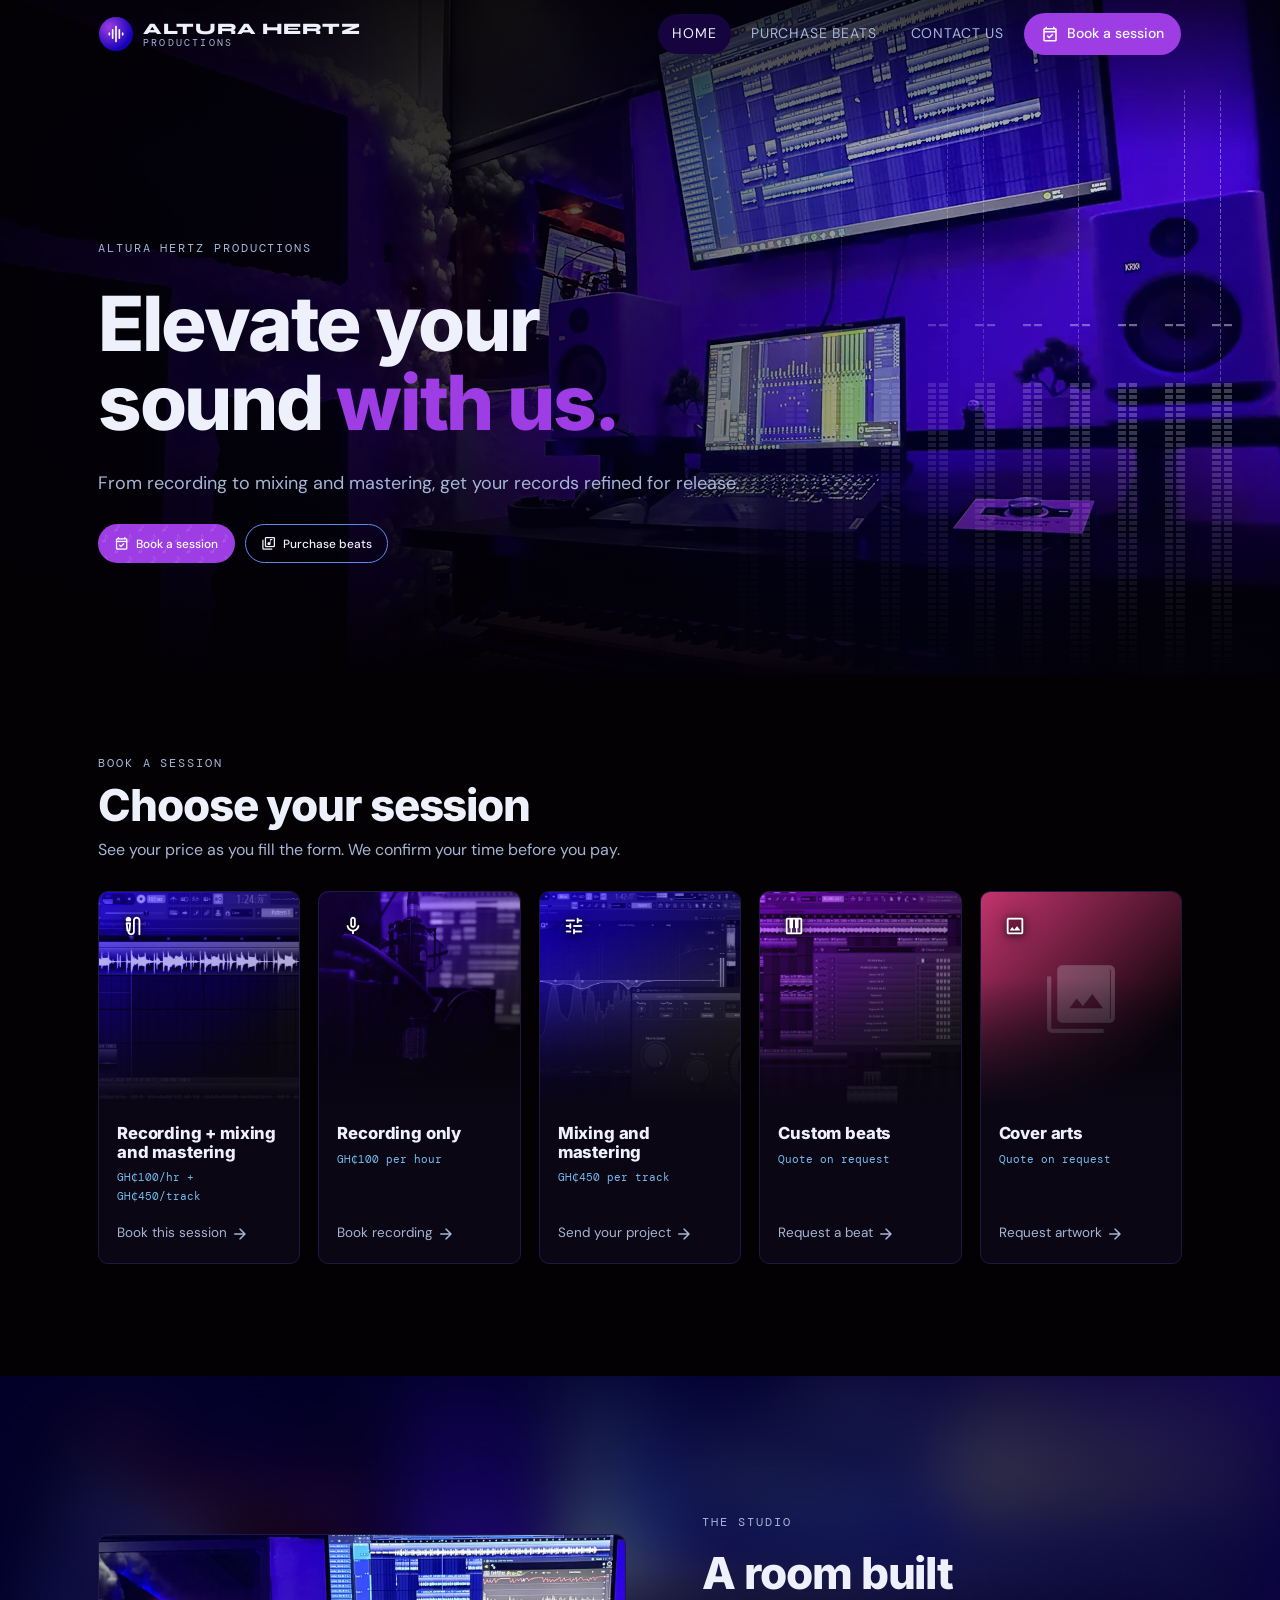
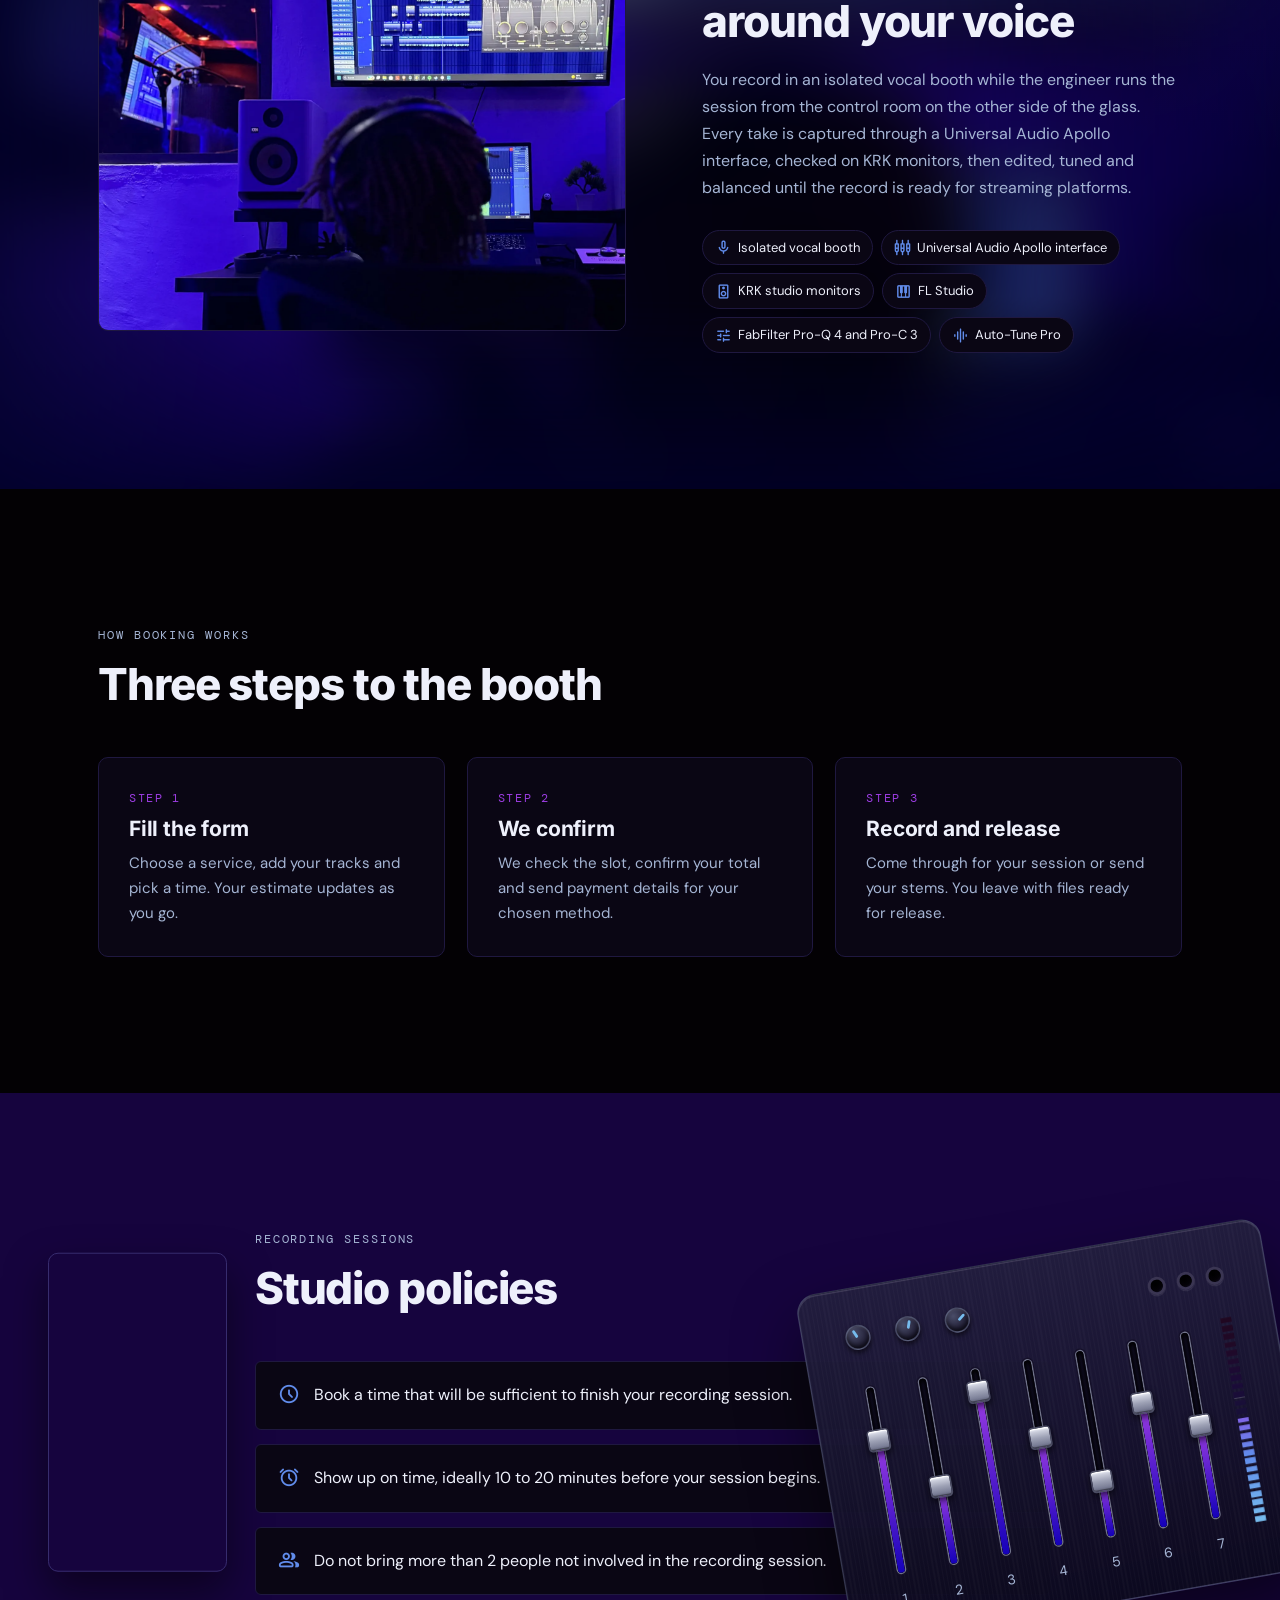
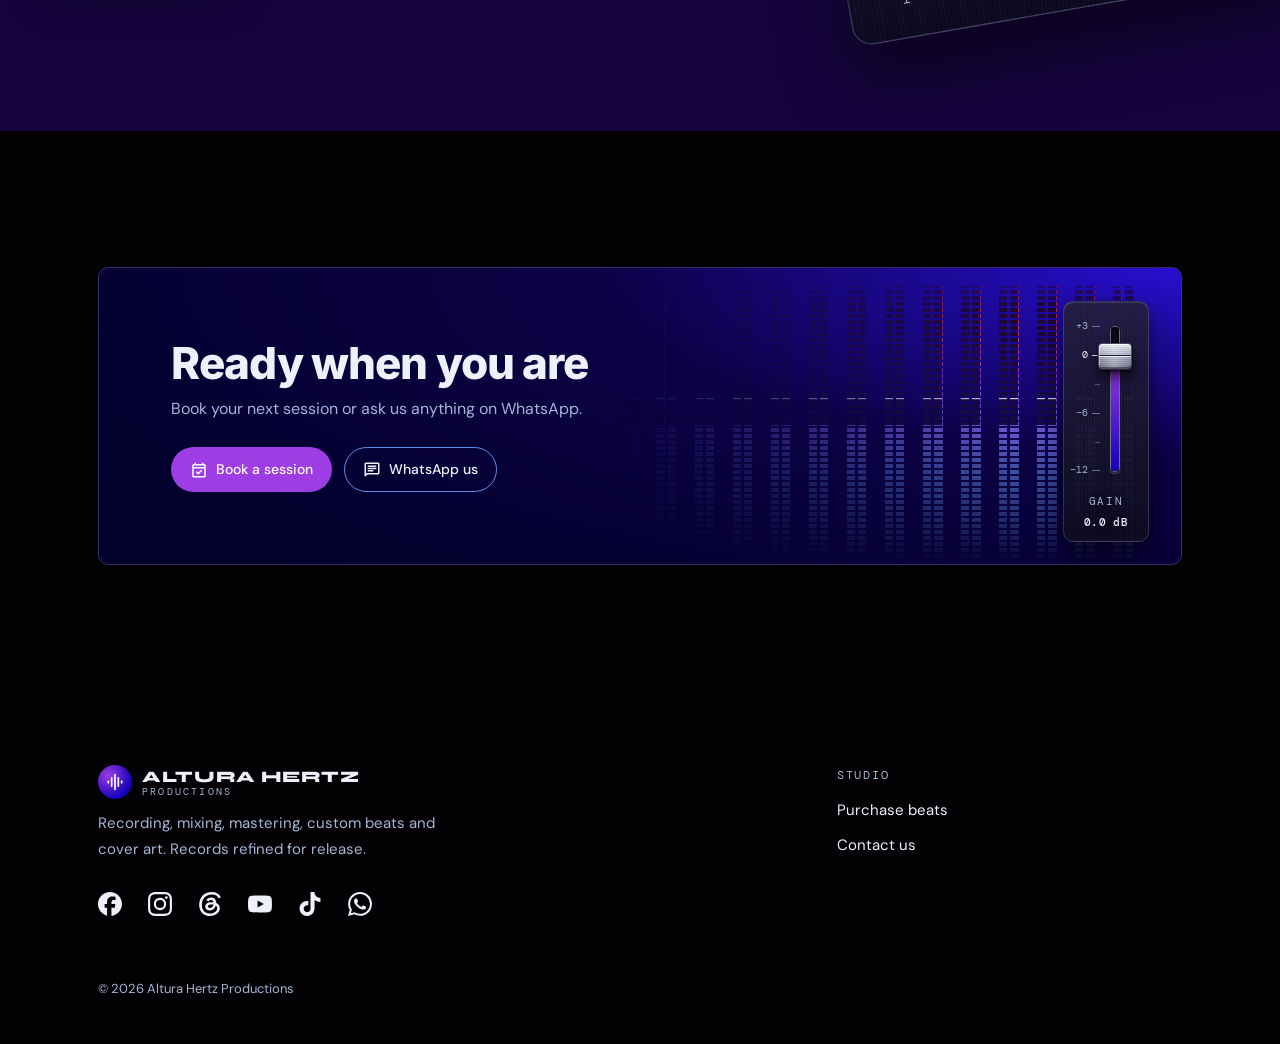
==== commit 552298a0: "Fade the studio photo into the section background Adds a blurred, darkened, edge-feathered copy of t" ====
--- a/development/index.html
+++ b/development/index.html
@@ -121,6 +121,7 @@
     </section>
 
     <section class="section section-studio">
+      <div class="section-studio-bg" aria-hidden="true"><img src="assets/img/engineer-at-work.webp" alt="" loading="lazy"></div>
       <div class="container intro-grid">
         <figure><img src="assets/img/engineer-at-work.webp" alt="Engineer mixing a vocal session with the booth visible through the glass" loading="lazy"></figure>
         <div class="intro-copy">
--- a/development/css/styles.css
+++ b/development/css/styles.css
@@ -407,8 +407,25 @@
    sit on the same colour as the section above) so headings don't crowd the top edge. */
 .section-studio {
   position: relative;
+  overflow: hidden;
   background: var(--ah-midnight);
   background-image: radial-gradient(65% 85% at 100% 0%, rgba(78, 17, 220, .18) 0%, transparent 62%);
+}
+.section-studio > .container { position: relative; z-index: 1; }
+/* Same studio photo, faded into the section's own background behind it: blurred, darkened and
+   feathered at the edges so it dissolves into the flat midnight tint rather than reading as a
+   second, competing photo next to the sharp one in the card. */
+.section-studio-bg {
+  position: absolute; inset: 0; z-index: 0;
+}
+.section-studio-bg img {
+  width: 100%; height: 100%; object-fit: cover;
+  filter: blur(28px) brightness(.5) saturate(1.1);
+  transform: scale(1.15);
+  -webkit-mask-image: linear-gradient(90deg, transparent 0%, #000 30%, #000 70%, transparent 100%), linear-gradient(180deg, transparent 0%, #000 30%, #000 70%, transparent 100%);
+  -webkit-mask-composite: source-in;
+  mask-image: linear-gradient(90deg, transparent 0%, #000 30%, #000 70%, transparent 100%), linear-gradient(180deg, transparent 0%, #000 30%, #000 70%, transparent 100%);
+  mask-composite: intersect;
 }
 .section-policies {
   position: relative;
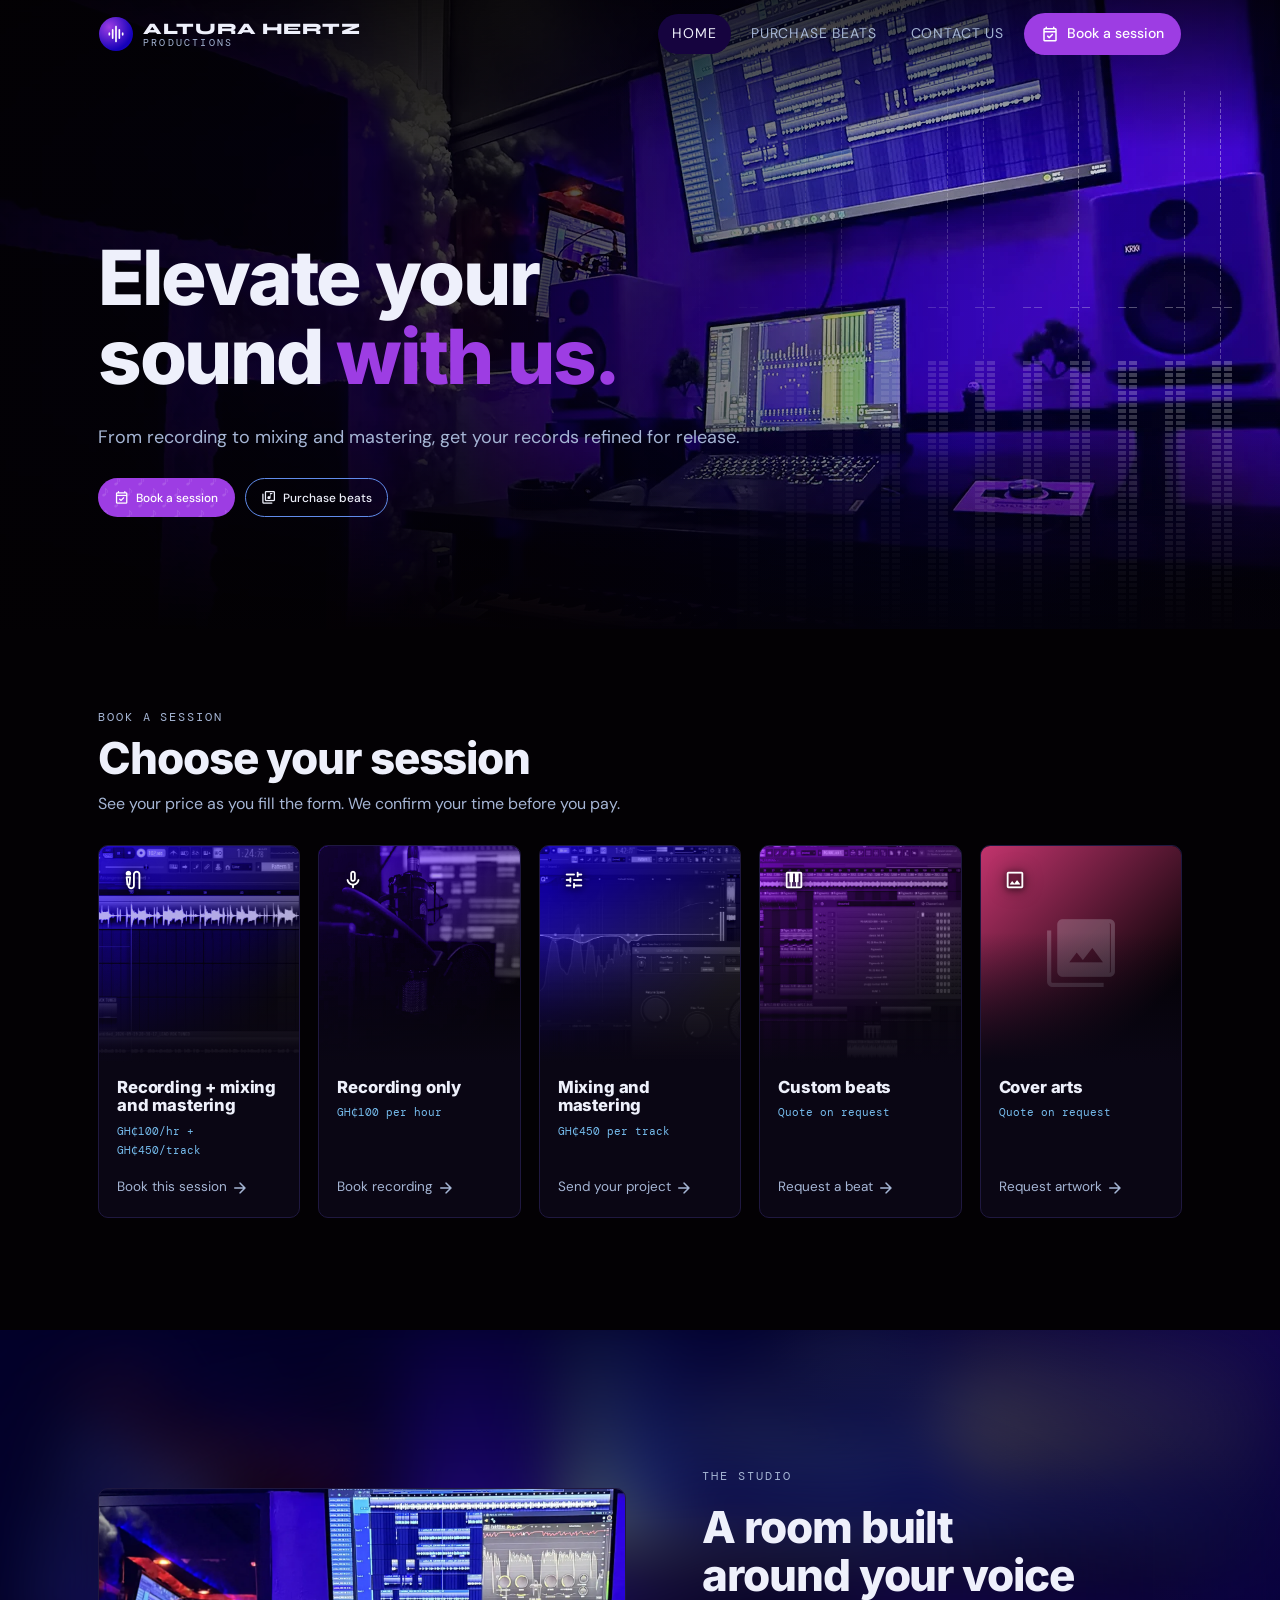
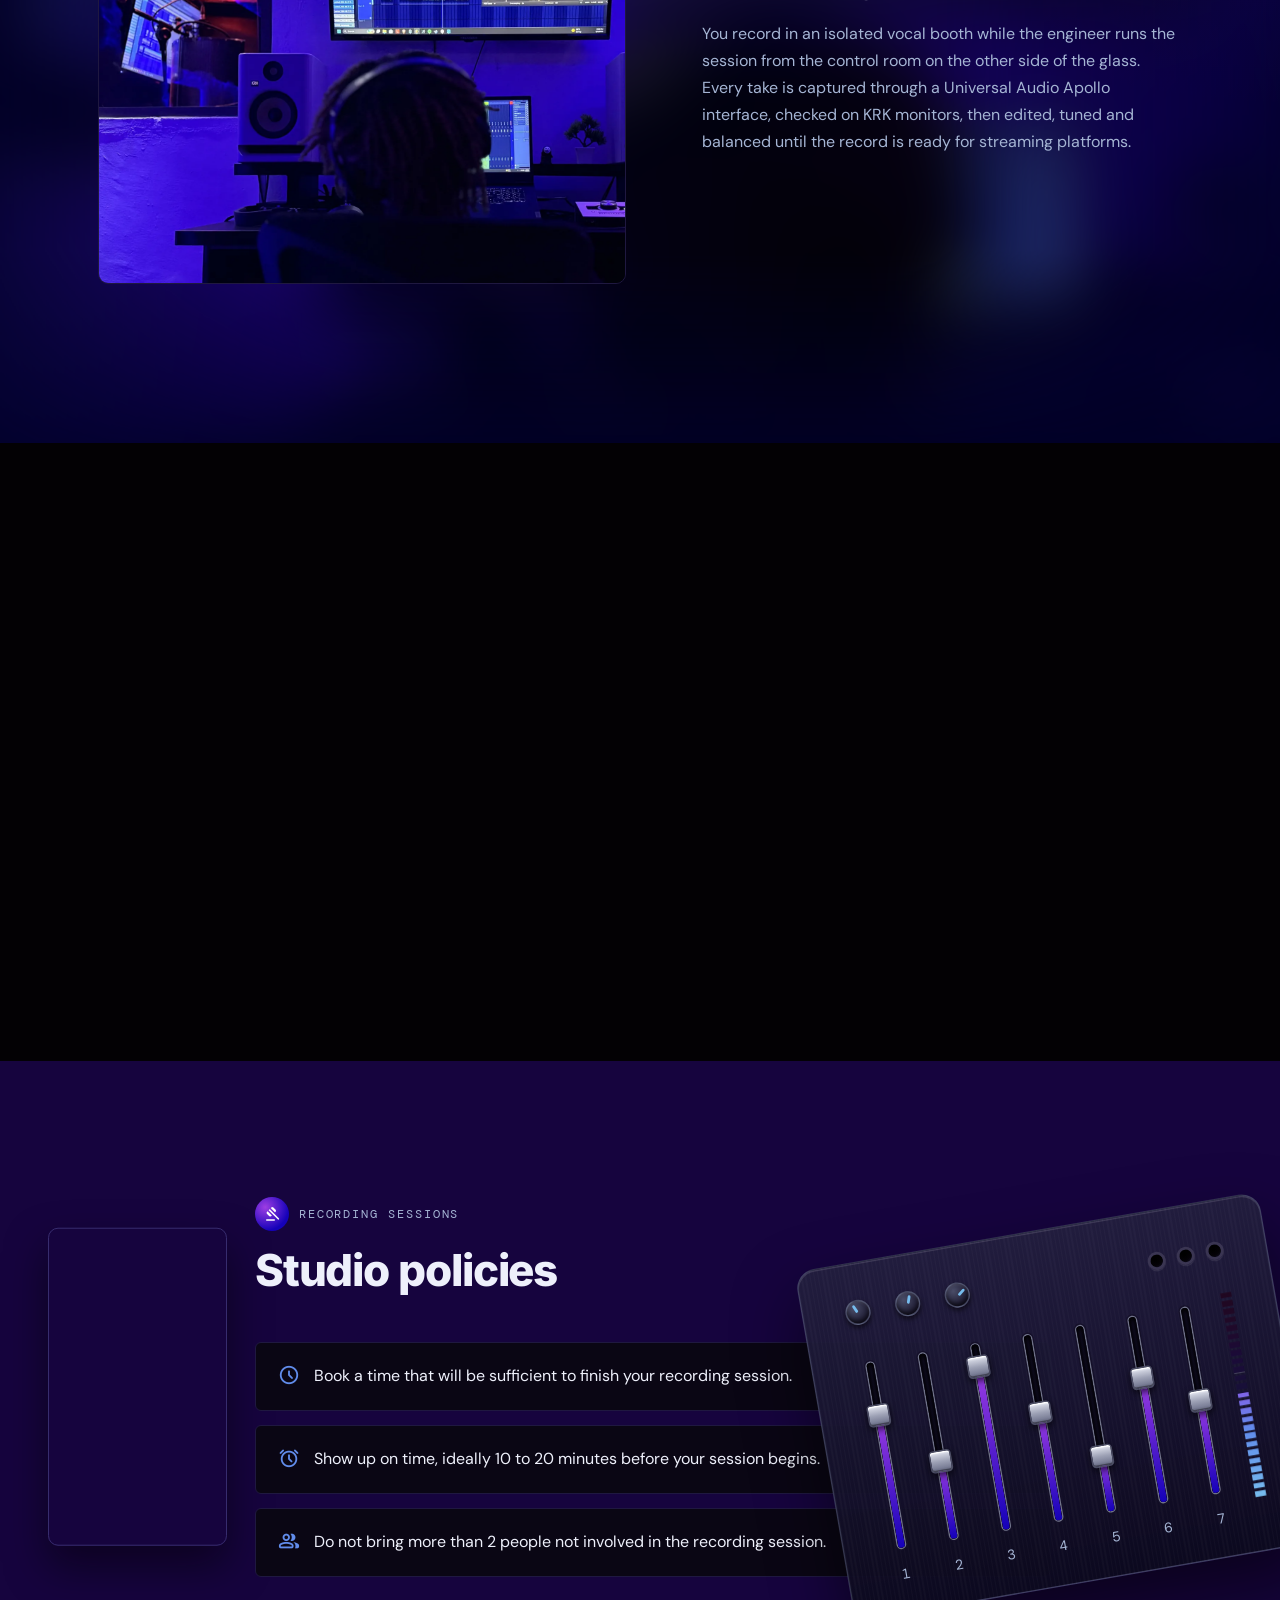
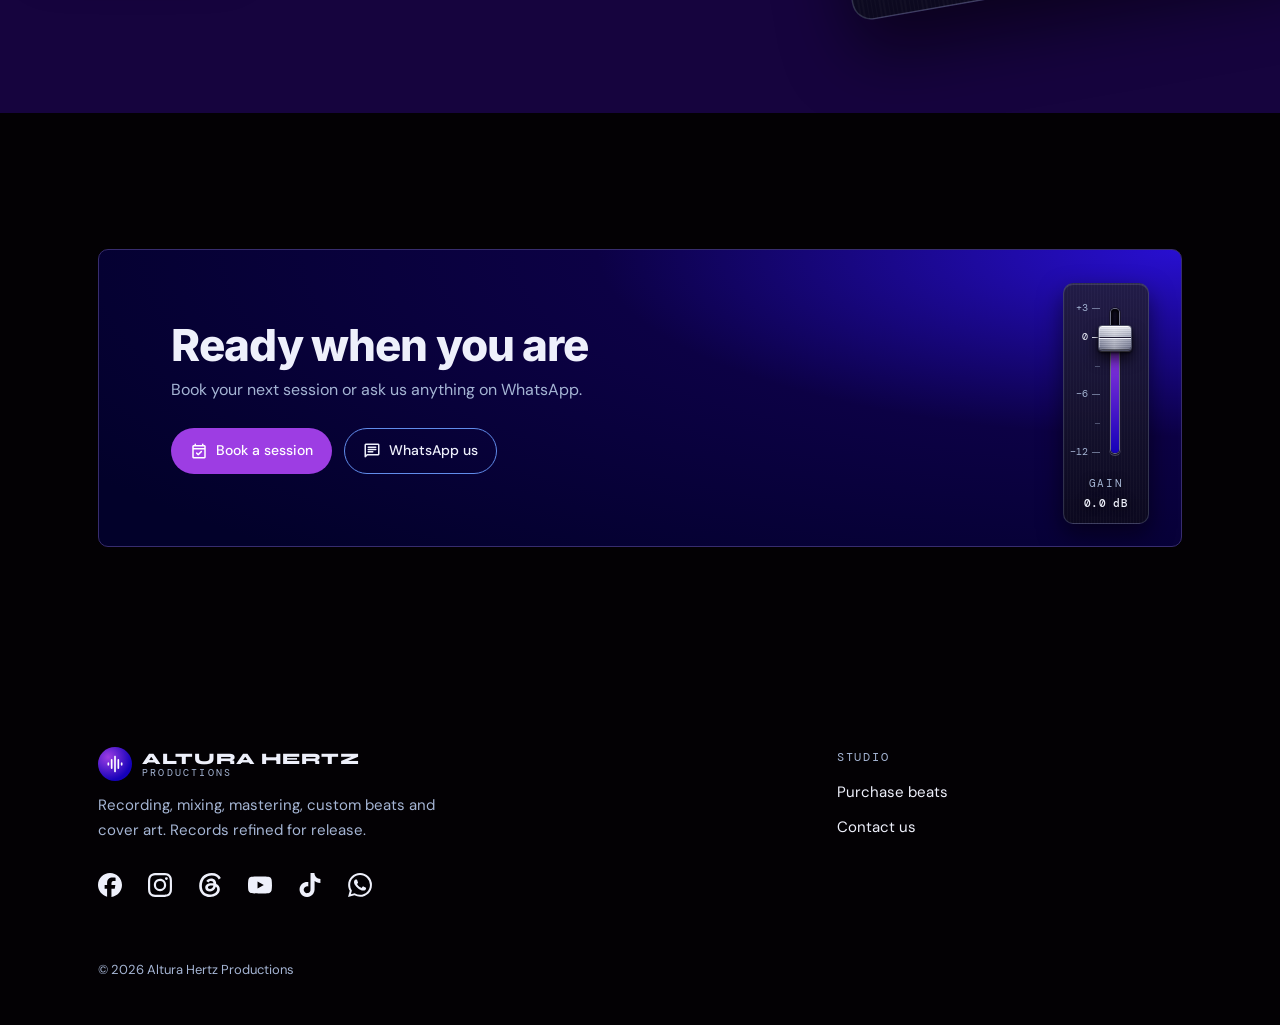
==== commit ed71af1b: "Add section icons, lazy-load policy videos, and set hero image dimensions Adds violet icon badges to" ====
--- a/development/index.html
+++ b/development/index.html
@@ -31,10 +31,10 @@
       </a>
       <button class="nav-toggle" type="button" aria-expanded="false" aria-controls="nav-links" aria-label="Menu"><span class="eq" aria-hidden="true"><i></i><i></i><i></i><i></i></span></button>
       <ul class="nav-links" id="nav-links">
-        <li><a href="index.html" aria-current="page">Home</a></li>
-        <li><a href="beats.html">Purchase Beats</a></li>
-        <li><a href="contact.html">Contact Us</a></li>
-        <li><a class="btn btn-primary" href="index.html#services"><span class="material-symbols-rounded" aria-hidden="true">event_available</span>Book a session</a></li>
+        <li><a href="index.html" aria-current="page"><span class="material-symbols-rounded" aria-hidden="true">home</span><span class="nav-label">Home</span></a></li>
+        <li><a href="beats.html"><span class="material-symbols-rounded" aria-hidden="true">shopping_cart</span><span class="nav-label">Purchase Beats</span></a></li>
+        <li><a href="contact.html"><span class="material-symbols-rounded" aria-hidden="true">call</span><span class="nav-label">Contact Us</span></a></li>
+        <li><a class="btn btn-primary" href="index.html#services"><span class="material-symbols-rounded" aria-hidden="true">event_available</span><span class="nav-label">Book a session</span></a></li>
       </ul>
     </nav>
   </header>
@@ -43,7 +43,6 @@
       <div class="hero-media"><img src="assets/img/hero-control-room-1920.webp" srcset="assets/img/hero-control-room-1280.webp 1280w, assets/img/hero-control-room-1920.webp 1920w, assets/img/hero-control-room-2560.webp 2560w, assets/img/hero-control-room-3840.webp 3840w" sizes="100vw" width="3840" height="2880" alt="The Altura Hertz control room lit in violet, with KRK monitors, a MIDI keyboard and a session open on screen" fetchpriority="high"></div>
       <div class="meter-bank meter-bank--hero" aria-hidden="true"><span class="strip"><span class="meter" style="--seq:lv2;--pk:pk2;--dur:3.268s;--delay:-0.367s"><i class="lit"></i><i class="cap"></i><i class="gainbox"><i class="shade"></i><i class="peak"></i></i></span><span class="meter" style="--seq:lv2;--pk:pk2;--dur:3.268s;--delay:-0.477s"><i class="lit"></i><i class="cap"></i><i class="gainbox"><i class="shade"></i><i class="peak"></i></i></span></span><span class="strip"><span class="meter" style="--seq:lv1;--pk:pk1;--dur:3.839s;--delay:-2.625s"><i class="lit"></i><i class="cap"></i><i class="gainbox"><i class="shade"></i><i class="peak"></i></i></span><span class="meter" style="--seq:lv1;--pk:pk1;--dur:3.839s;--delay:-2.735s"><i class="lit"></i><i class="cap"></i><i class="gainbox"><i class="shade"></i><i class="peak"></i></i></span></span><span class="strip"><span class="meter" style="--seq:lv0;--pk:pk0;--dur:3.458s;--delay:-0.389s"><i class="lit"></i><i class="cap"></i><i class="gainbox"><i class="shade"></i><i class="peak"></i></i></span><span class="meter" style="--seq:lv0;--pk:pk0;--dur:3.458s;--delay:-0.499s"><i class="lit"></i><i class="cap"></i><i class="gainbox"><i class="shade"></i><i class="peak"></i></i></span></span><span class="strip"><span class="meter" style="--seq:lv5;--pk:pk5;--dur:3.598s;--delay:-2.726s"><i class="lit"></i><i class="cap"></i><i class="gainbox"><i class="shade"></i><i class="peak"></i></i></span><span class="meter" style="--seq:lv5;--pk:pk5;--dur:3.598s;--delay:-2.836s"><i class="lit"></i><i class="cap"></i><i class="gainbox"><i class="shade"></i><i class="peak"></i></i></span></span><span class="strip"><span class="meter" style="--seq:lv4;--pk:pk4;--dur:3.471s;--delay:-2.571s"><i class="lit"></i><i class="cap"></i><i class="gainbox"><i class="shade"></i><i class="peak"></i></i></span><span class="meter" style="--seq:lv4;--pk:pk4;--dur:3.471s;--delay:-2.681s"><i class="lit"></i><i class="cap"></i><i class="gainbox"><i class="shade"></i><i class="peak"></i></i></span></span><span class="strip"><span class="meter" style="--seq:lv3;--pk:pk3;--dur:4.243s;--delay:-0.580s"><i class="lit"></i><i class="cap"></i><i class="gainbox"><i class="shade"></i><i class="peak"></i></i></span><span class="meter" style="--seq:lv3;--pk:pk3;--dur:4.243s;--delay:-0.690s"><i class="lit"></i><i class="cap"></i><i class="gainbox"><i class="shade"></i><i class="peak"></i></i></span></span><span class="strip"><span class="meter" style="--seq:lv2;--pk:pk2;--dur:4.053s;--delay:-1.815s"><i class="lit"></i><i class="cap"></i><i class="gainbox"><i class="shade"></i><i class="peak"></i></i></span><span class="meter" style="--seq:lv2;--pk:pk2;--dur:4.053s;--delay:-1.925s"><i class="lit"></i><i class="cap"></i><i class="gainbox"><i class="shade"></i><i class="peak"></i></i></span></span><span class="strip"><span class="meter" style="--seq:lv1;--pk:pk1;--dur:3.869s;--delay:-3.855s"><i class="lit"></i><i class="cap"></i><i class="gainbox"><i class="shade"></i><i class="peak"></i></i></span><span class="meter" style="--seq:lv1;--pk:pk1;--dur:3.869s;--delay:-3.965s"><i class="lit"></i><i class="cap"></i><i class="gainbox"><i class="shade"></i><i class="peak"></i></i></span></span><span class="strip"><span class="meter" style="--seq:lv0;--pk:pk0;--dur:3.39s;--delay:-0.069s"><i class="lit"></i><i class="cap"></i><i class="gainbox"><i class="shade"></i><i class="peak"></i></i></span><span class="meter" style="--seq:lv0;--pk:pk0;--dur:3.39s;--delay:-0.179s"><i class="lit"></i><i class="cap"></i><i class="gainbox"><i class="shade"></i><i class="peak"></i></i></span></span><span class="strip"><span class="meter" style="--seq:lv5;--pk:pk5;--dur:4.66s;--delay:-1.878s"><i class="lit"></i><i class="cap"></i><i class="gainbox"><i class="shade"></i><i class="peak"></i></i></span><span class="meter" style="--seq:lv5;--pk:pk5;--dur:4.66s;--delay:-1.988s"><i class="lit"></i><i class="cap"></i><i class="gainbox"><i class="shade"></i><i class="peak"></i></i></span></span><span class="strip"><span class="meter" style="--seq:lv4;--pk:pk4;--dur:3.548s;--delay:-1.172s"><i class="lit"></i><i class="cap"></i><i class="gainbox"><i class="shade"></i><i class="peak"></i></i></span><span class="meter" style="--seq:lv4;--pk:pk4;--dur:3.548s;--delay:-1.282s"><i class="lit"></i><i class="cap"></i><i class="gainbox"><i class="shade"></i><i class="peak"></i></i></span></span><span class="strip"><span class="meter" style="--seq:lv3;--pk:pk3;--dur:3.797s;--delay:-3.627s"><i class="lit"></i><i class="cap"></i><i class="gainbox"><i class="shade"></i><i class="peak"></i></i></span><span class="meter" style="--seq:lv3;--pk:pk3;--dur:3.797s;--delay:-3.737s"><i class="lit"></i><i class="cap"></i><i class="gainbox"><i class="shade"></i><i class="peak"></i></i></span></span></div>
       <div class="container hero-inner">
-        <p class="eyebrow">Altura Hertz Productions</p>
         <h1>Elevate your sound <span>with us.</span></h1>
         <p class="lede">From recording to mixing and mastering, get your records refined for release.</p>
         <div class="hero-actions">
@@ -144,7 +143,7 @@
 
     <section class="section">
       <div class="container">
-        <div class="section-head"><p class="eyebrow">How booking works</p><h2>Three steps to the booth</h2></div>
+        <div class="section-head"><div class="section-head-top"><span class="section-icon" aria-hidden="true"><span class="material-symbols-rounded">floor</span></span><p class="eyebrow">How booking works</p></div><h2>Three steps to the booth</h2></div>
         <ol class="steps">
           <li><h3>Fill the form</h3><p>Choose a service, add your tracks and pick a time. Your estimate updates as you go.</p></li>
           <li><h3>We confirm</h3><p>We check the slot, confirm your total and send payment details for your chosen method.</p></li>
@@ -154,12 +153,12 @@
     </section>
     <section class="section section-policies">
       <div class="policy-video-bg" aria-hidden="true">
-        <video class="policy-video-bg-blur" autoplay muted loop playsinline preload="metadata">
+        <video class="policy-video-bg-blur lazy-video" muted loop playsinline preload="none">
           <source src="assets/video/policies-bg.mp4" type="video/mp4">
         </video>
         <div class="policy-video-overlay"></div>
       </div>
-      <video class="policy-video-fg" autoplay muted loop playsinline preload="metadata" aria-hidden="true">
+      <video class="policy-video-fg lazy-video" muted loop playsinline preload="none" aria-hidden="true">
         <source src="assets/video/policies-bg.mp4" type="video/mp4">
       </video>
       <div class="mixing-deck">
@@ -215,7 +214,7 @@
         </div>
       </div>
       <div class="container">
-        <div class="section-head"><p class="eyebrow">Recording sessions</p><h2>Studio policies</h2></div>
+        <div class="section-head"><div class="section-head-top"><span class="section-icon" aria-hidden="true"><span class="material-symbols-rounded">gavel</span></span><p class="eyebrow">Recording sessions</p></div><h2>Studio policies</h2></div>
         <ul class="policy-list">
           <li><span class="material-symbols-rounded" aria-hidden="true">schedule</span><span>Book a time that will be sufficient to finish your recording session.</span></li>
           <li><span class="material-symbols-rounded" aria-hidden="true">alarm</span><span>Show up on time, ideally 10 to 20 minutes before your session begins.</span></li>
--- a/development/css/fonts.css
+++ b/development/css/fonts.css
@@ -1,6 +1,6 @@
 /* Self hosted fonts. Downloaded from Google Fonts so pages render without waiting on the network.
    Material Symbols is cut down to the icons the site uses. To add an icon, see the Editing guide in documentation.
-   Icon font source: https://fonts.googleapis.com/css2?family=Material+Symbols+Rounded:opsz,wght,FILL,GRAD@20..48,300..400,0..1,0&display=block&icon_names=add,alarm,album,arrow_forward,audio_file,calendar_month,call,chat,check_circle,chevron_right,close,content_copy,credit_card,event_available,folder_zip,graphic_eq,group,image,info,label,library_music,location_on,mail,menu,mic,mic_external_on,open_in_new,pause,payments,person,photo_library,piano,play_arrow,queue_music,receipt_long,remove,request_quote,schedule,sell,send,settings_input_component,shopping_cart,smartphone,speaker,storefront,tune,upload_file
+   Icon font source: https://fonts.googleapis.com/css2?family=Material+Symbols+Rounded:opsz,wght,FILL,GRAD@20..48,300..400,0..1,0&display=block&icon_names=add,alarm,album,arrow_forward,audio_file,calendar_month,call,chat,check_circle,chevron_right,close,content_copy,credit_card,event_available,folder_zip,graphic_eq,group,home,image,info,label,library_music,location_on,mail,menu,mic,mic_external_on,open_in_new,pause,payments,person,photo_library,piano,play_arrow,queue_music,receipt_long,remove,request_quote,schedule,sell,send,settings_input_component,shopping_cart,smartphone,speaker,storefront,tune,upload_file
    Icon names must stay in alphabetical order. */
 
 /* latin-ext */
--- a/development/css/styles.css
+++ b/development/css/styles.css
@@ -170,13 +170,18 @@
     backdrop-filter: blur(14px);
     box-shadow: 0 10px 30px rgba(3, 1, 4, .45);
   }
+  /* Once the pill background shows up, every nav item collapses to just its icon */
+  .site-header.is-scrolled .nav-links a:not(.btn) .material-symbols-rounded { font-size: 18px; opacity: 1; }
+  .site-header.is-scrolled .nav-links a .nav-label { max-width: 0; opacity: 0; }
+  .site-header.is-scrolled .nav-links a:not(.btn) { padding-inline: 10px; }
+  .site-header.is-scrolled .nav-links .btn { gap: 0; padding-inline: 10px; }
   /* The logo gets a matching pill at the same moment as the links (v1.11.2) */
   .site-header .brand {
     padding: 3.2px 16px 3.2px 3.2px;
     margin-left: -3.2px;
     border-radius: 999px;
     border: 1px solid transparent;
-    transition: background-color .3s ease, border-color .3s ease, box-shadow .3s ease, backdrop-filter .3s ease;
+    transition: background-color .3s ease, border-color .3s ease, box-shadow .3s ease, backdrop-filter .3s ease, padding .7s ease, gap .7s ease;
   }
   .site-header.is-scrolled .brand {
     background: rgba(10, 6, 24, .78);
@@ -184,7 +189,11 @@
     -webkit-backdrop-filter: blur(14px);
     backdrop-filter: blur(14px);
     box-shadow: 0 10px 30px rgba(3, 1, 4, .45);
+    /* Once the pill background shows up, collapse down to just the icon */
+    padding-right: 3.2px;
+    gap: 0;
   }
+  .site-header.is-scrolled .brand-name { max-width: 0; opacity: 0; }
 }
 
 .nav {
@@ -204,12 +213,17 @@
   background: radial-gradient(circle at 30% 30%, var(--ah-neon-violet), var(--ah-studio-blue) 70%);
 }
 .brand-mark .material-symbols-rounded { font-size: 20px; color: #fff; }
-.brand-name { font-family: var(--display); font-weight: 800; font-size: 16px; letter-spacing: .04em; line-height: 1.1; }
+.brand-name {
+  font-family: var(--display); font-weight: 800; font-size: 16px; letter-spacing: .04em; line-height: 1.1;
+  overflow: hidden; white-space: nowrap; max-width: 220px; opacity: 1;
+  transition: max-width .7s cubic-bezier(.6, .05, .3, 1), opacity .45s ease;
+}
 .brand-name small { display: block; font-family: var(--mono); font-weight: 400; font-size: 10px; letter-spacing: .22em; color: var(--muted); }
 
 .nav-links { display: flex; align-items: center; gap: 6px; list-style: none; margin: 0; padding: 0; }
 .nav-links a {
-  display: block;
+  display: flex;
+  align-items: center;
   padding: 8px 14px;
   color: var(--muted);
   text-decoration: none;
@@ -217,9 +231,20 @@
   letter-spacing: .06em;
   text-transform: uppercase;
   border-radius: 999px;
+  transition: padding .3s ease;
+}
+/* Plain links start icon-less (today's look). The icon exists in the markup so it can take
+   over once the header collapses to the icon-only pill (below, v1.17.0). */
+.nav-links a:not(.btn) .material-symbols-rounded {
+  font-size: 0; opacity: 0;
+  transition: font-size .25s ease, opacity .2s ease;
+}
+.nav-label {
+  overflow: hidden; white-space: nowrap; max-width: 160px; opacity: 1;
+  transition: max-width .35s cubic-bezier(.6, .05, .3, 1), opacity .2s ease;
 }
 .nav-links a:hover, .nav-links a[aria-current="page"] { color: var(--text); background: var(--ah-plum); }
-.nav-links .btn { display: inline-flex; padding: 8px 16px; text-transform: none; letter-spacing: 0; color: #fff; }
+.nav-links .btn { display: inline-flex; padding: 8px 16px; text-transform: none; letter-spacing: 0; color: #fff; transition: background .15s ease, transform .2s ease, box-shadow .2s ease, padding .3s ease, gap .3s ease; }
 .nav-links .btn:hover { background: var(--accent-hover); }
 
 /* Phone menu button: an equalizer. Four bars bounce like a level meter;
@@ -398,6 +423,14 @@
 .section { padding-block: clamp(80px, 11vw, 136px); }
 .section-head { display: grid; gap: 16px; margin-bottom: 48px; max-width: 680px; }
 .section-head p { color: var(--muted); }
+.section-head-top { display: flex; align-items: center; gap: 10px; }
+.section-icon {
+  flex: none;
+  width: 34px; height: 34px; border-radius: 50%;
+  display: grid; place-items: center;
+  background: radial-gradient(circle at 30% 30%, var(--ah-neon-violet), var(--ah-studio-blue) 70%);
+}
+.section-icon .material-symbols-rounded { font-size: 18px; color: #fff; }
 
 /* Section backdrops (v1.14.1)
    A couple of sections after the hero get their own tint, stepping through the same
@@ -465,6 +498,10 @@
 }
 @media (max-width: 960px) {
   .policy-video-fg { display: none; }
+  /* The portrait clip is hidden here, so the blurred backdrop is the only video left on
+     screen — let it read clearly instead of the desktop's dim ambient backdrop. */
+  .policy-video-bg-blur { filter: blur(18px) brightness(.72) saturate(1.15); }
+  .policy-video-overlay { background: rgba(22, 4, 63, .35); }
 }
 
 /* Mixing deck (v1.15.1): a small hardware panel bled halfway off the right edge of the
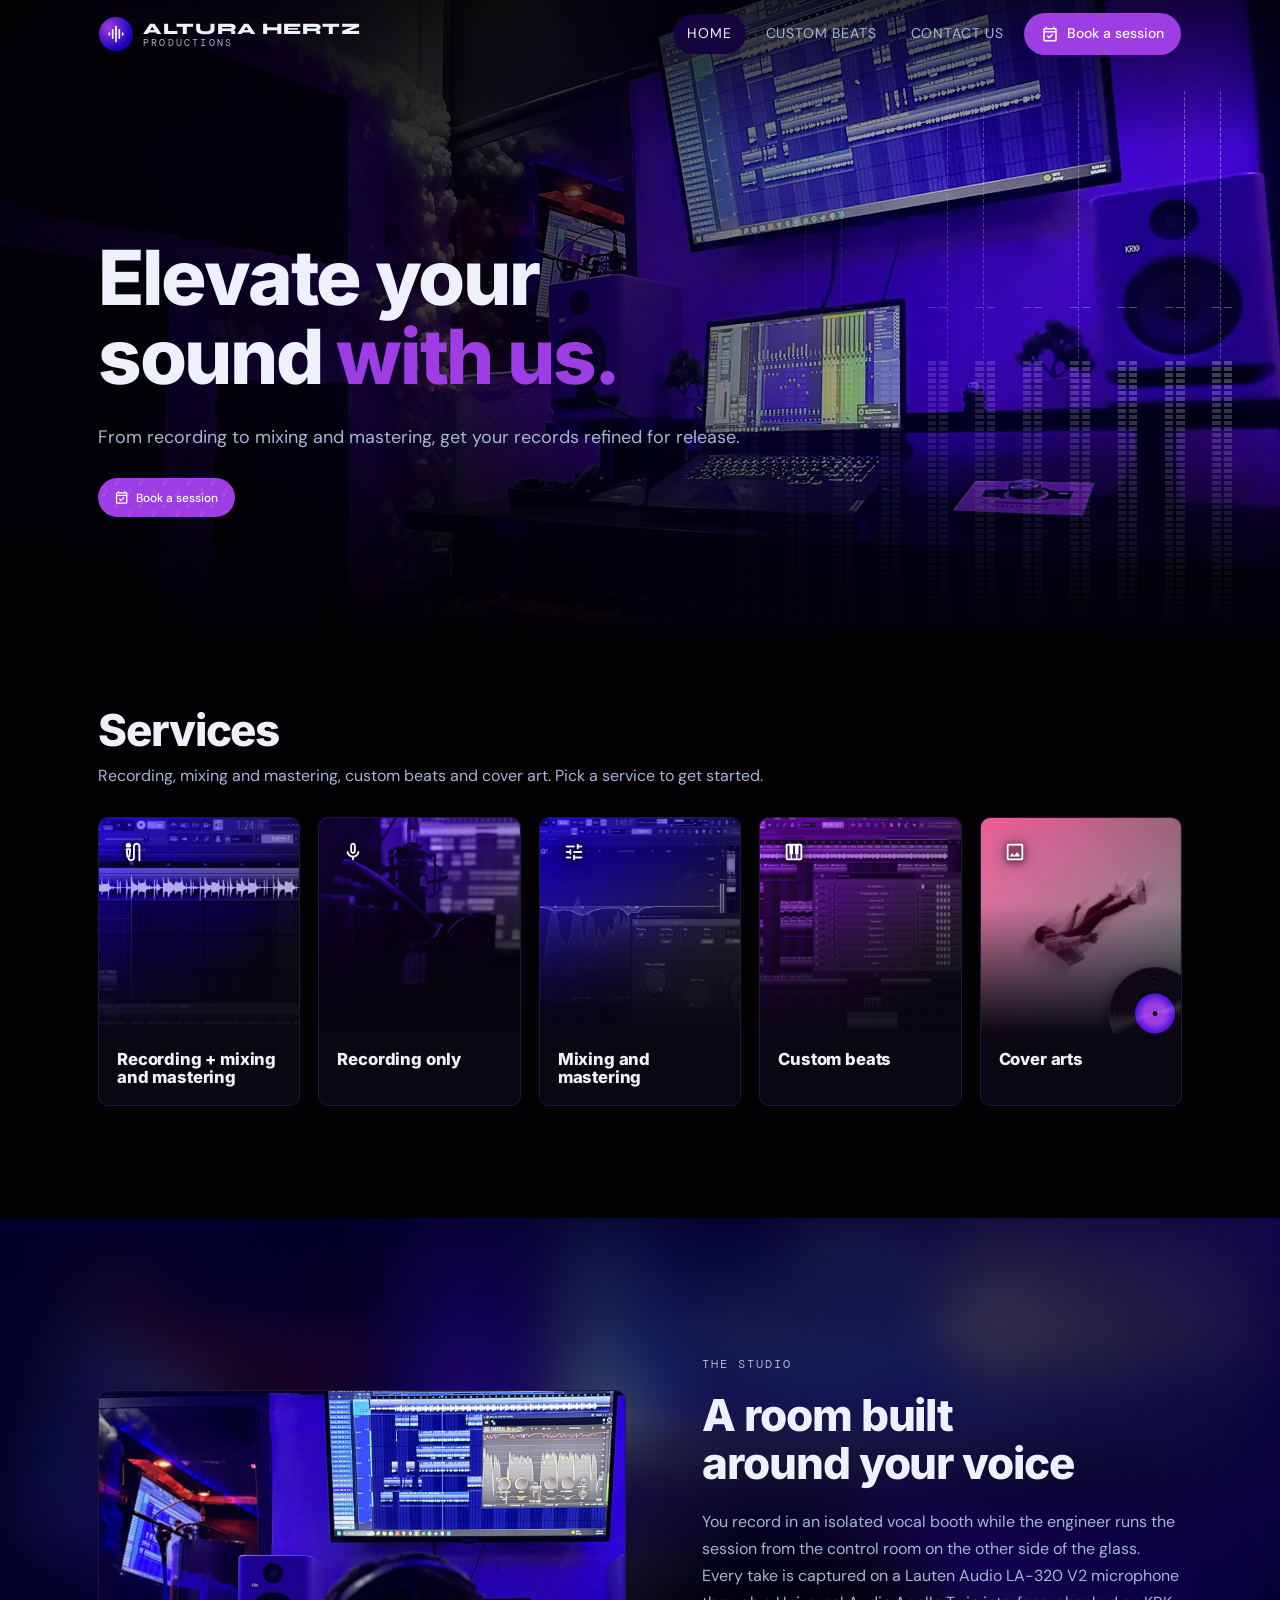
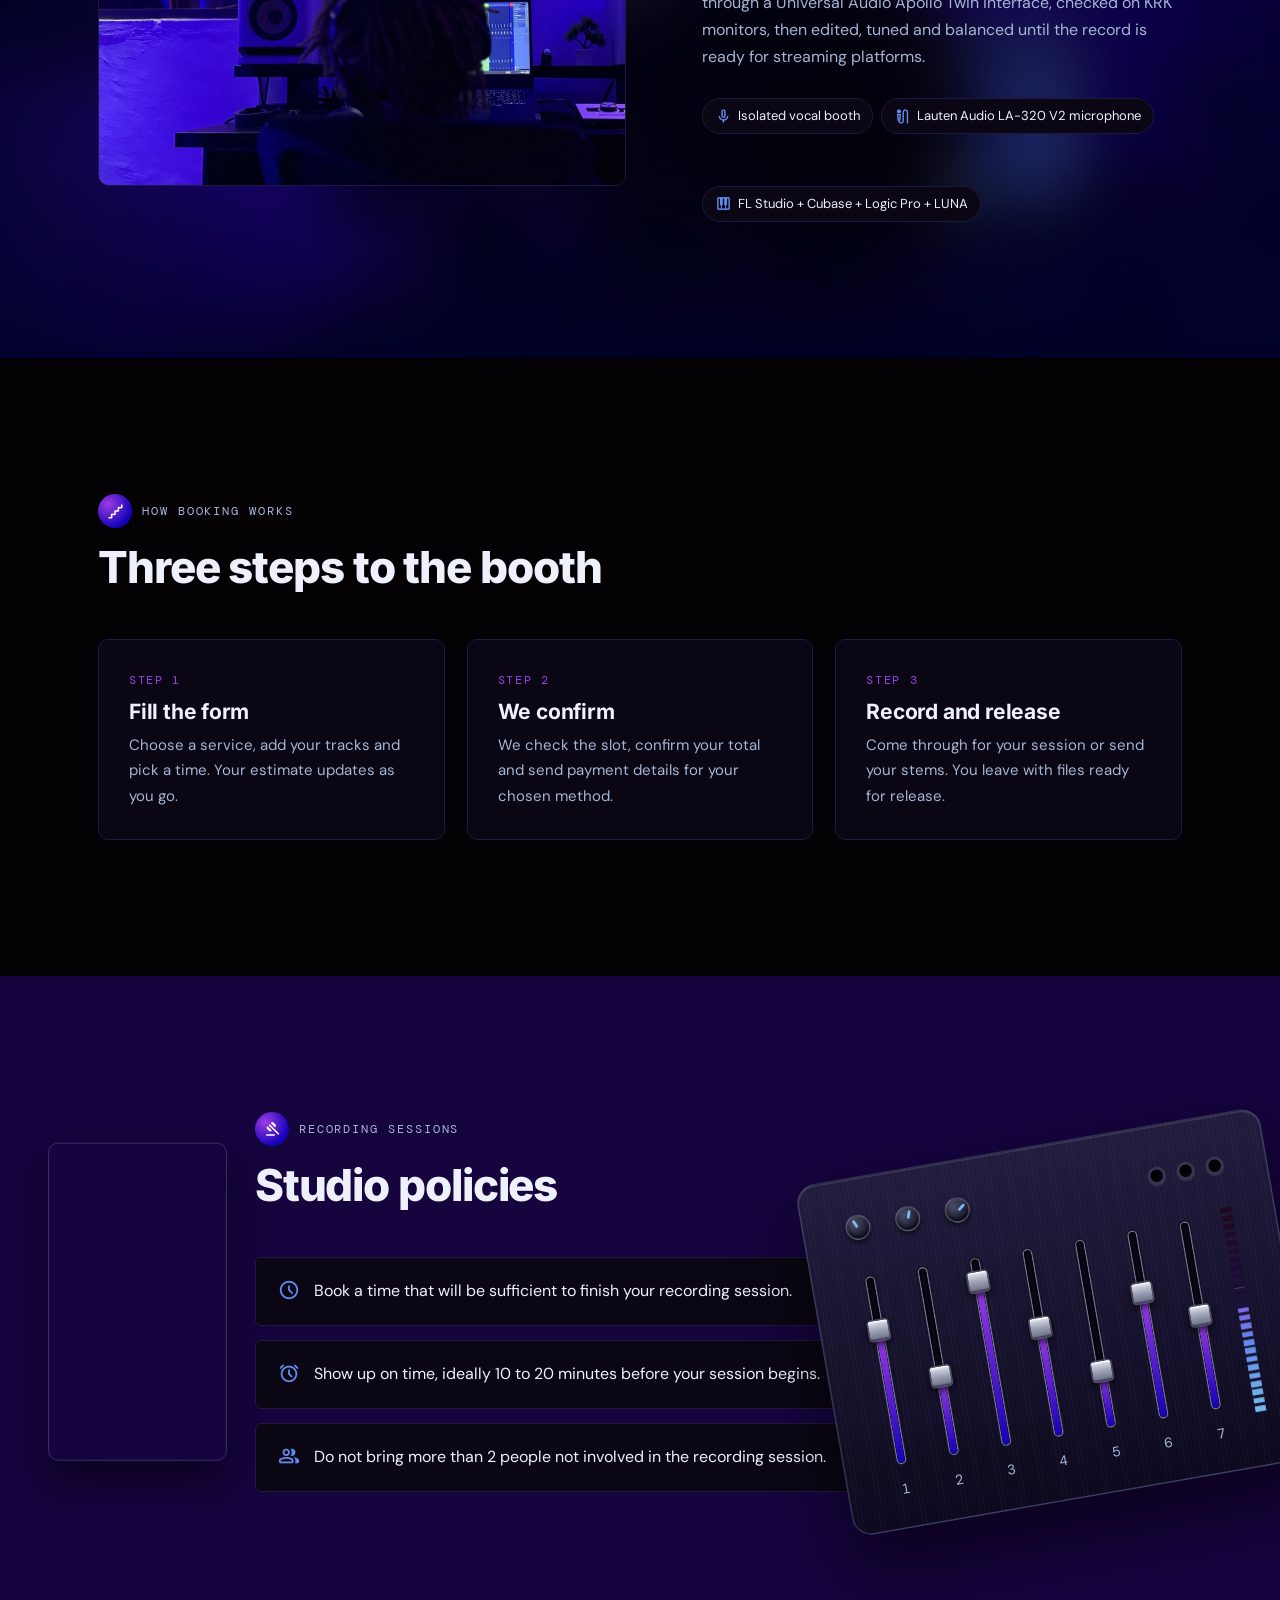
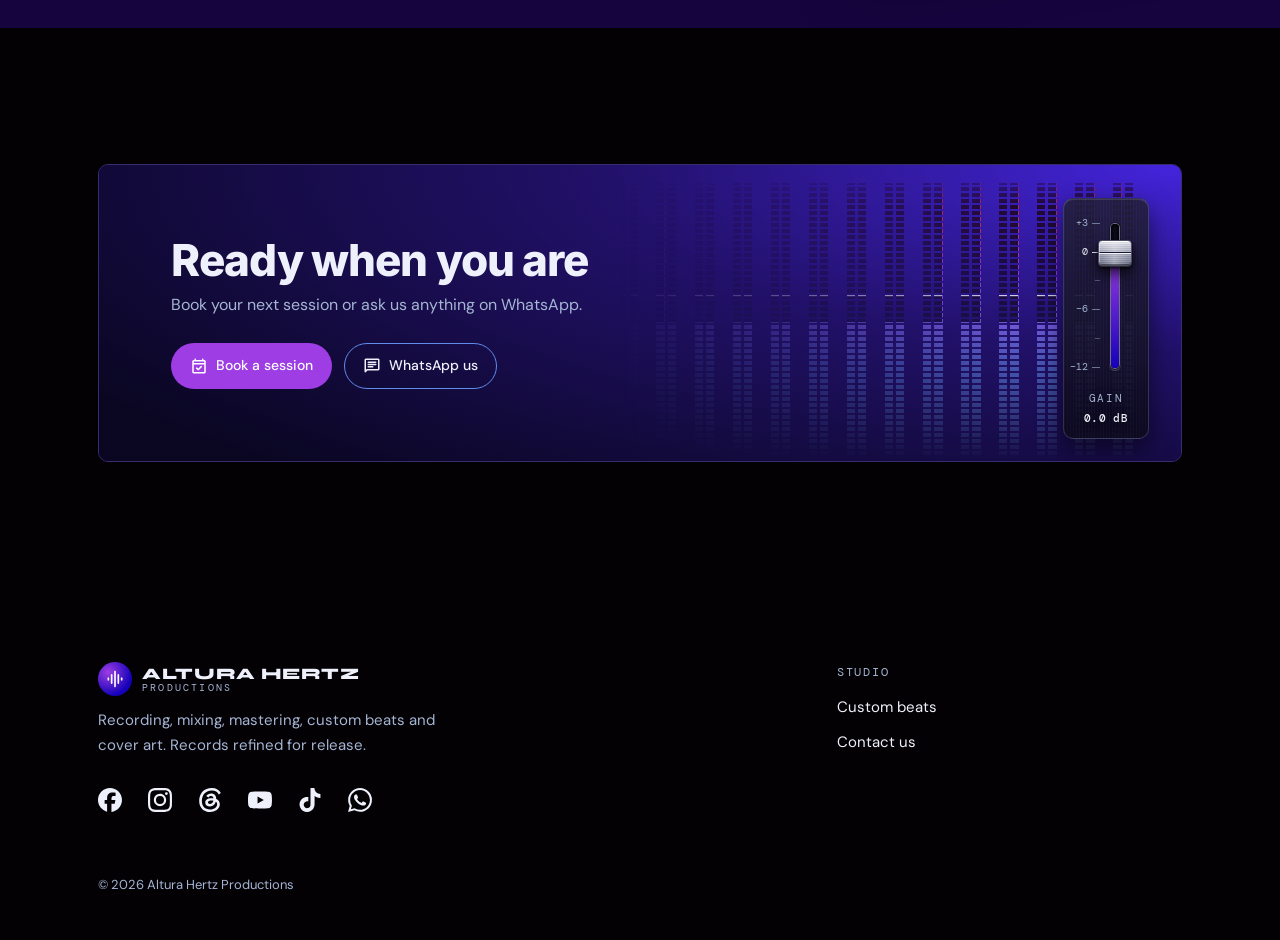
==== commit c1467159: "Move bookings to Supabase and add the studio dashboard Booking forms now save to Supabase (bookings " ====
--- a/development/index.html
+++ b/development/index.html
@@ -32,7 +32,7 @@
       <button class="nav-toggle" type="button" aria-expanded="false" aria-controls="nav-links" aria-label="Menu"><span class="eq" aria-hidden="true"><i></i><i></i><i></i><i></i></span></button>
       <ul class="nav-links" id="nav-links">
         <li><a href="index.html" aria-current="page"><span class="material-symbols-rounded" aria-hidden="true">home</span><span class="nav-label">Home</span></a></li>
-        <li><a href="beats.html"><span class="material-symbols-rounded" aria-hidden="true">shopping_cart</span><span class="nav-label">Purchase Beats</span></a></li>
+        <li><a href="beats.html"><span class="material-symbols-rounded" aria-hidden="true">piano</span><span class="nav-label">Custom Beats</span></a></li>
         <li><a href="contact.html"><span class="material-symbols-rounded" aria-hidden="true">call</span><span class="nav-label">Contact Us</span></a></li>
         <li><a class="btn btn-primary" href="index.html#services"><span class="material-symbols-rounded" aria-hidden="true">event_available</span><span class="nav-label">Book a session</span></a></li>
       </ul>
@@ -47,7 +47,6 @@
         <p class="lede">From recording to mixing and mastering, get your records refined for release.</p>
         <div class="hero-actions">
           <a class="btn btn-primary" href="#services"><span class="material-symbols-rounded" aria-hidden="true">event_available</span>Book a session</a>
-          <a class="btn btn-ghost" href="beats.html"><span class="material-symbols-rounded" aria-hidden="true">library_music</span>Purchase beats</a>
         </div>
       </div>
     </section>
@@ -55,9 +54,8 @@
     <section class="services-section" id="services" aria-labelledby="services-title">
       <div class="container">
         <div class="section-head">
-          <p class="eyebrow">Book a session</p>
-          <h2 id="services-title">Choose your session</h2>
-          <p>See your price as you fill the form. We confirm your time before you pay.</p>
+          <h2 id="services-title">Services</h2>
+          <p>Recording, mixing and mastering, custom beats and cover art. Pick a service to get started.</p>
         </div>
         <div class="service-grid">
           <a class="service-card" href="recording-mixing-mastering.html">
@@ -67,8 +65,6 @@
             </div>
             <div class="card-body">
               <h3>Recording + mixing and mastering</h3>
-              <span class="card-price"><span data-price="recordingPerHour">GH&#8373;100</span>/hr + <span data-price="mixMasterPerTrack">GH&#8373;450</span>/track</span>
-              <span class="card-link">Book this session<span class="material-symbols-rounded" aria-hidden="true">arrow_forward</span></span>
             </div>
           </a>
           <a class="service-card" href="recording.html">
@@ -78,8 +74,6 @@
             </div>
             <div class="card-body">
               <h3>Recording only</h3>
-              <span class="card-price"><span data-price="recordingPerHour">GH&#8373;100</span> per hour</span>
-              <span class="card-link">Book recording<span class="material-symbols-rounded" aria-hidden="true">arrow_forward</span></span>
             </div>
           </a>
           <a class="service-card" href="mixing-mastering.html">
@@ -89,8 +83,6 @@
             </div>
             <div class="card-body">
               <h3>Mixing and mastering</h3>
-              <span class="card-price"><span data-price="mixMasterPerTrack">GH&#8373;450</span> per track</span>
-              <span class="card-link">Send your project<span class="material-symbols-rounded" aria-hidden="true">arrow_forward</span></span>
             </div>
           </a>
           <a class="service-card" href="beats.html#custom">
@@ -100,19 +92,16 @@
             </div>
             <div class="card-body">
               <h3>Custom beats</h3>
-              <span class="card-price">Quote on request</span>
-              <span class="card-link">Request a beat<span class="material-symbols-rounded" aria-hidden="true">arrow_forward</span></span>
             </div>
           </a>
           <a class="service-card" href="cover-art.html">
             <div class="card-media card-glow-5">
               <span class="card-icon"><span class="material-symbols-rounded" aria-hidden="true">image</span></span>
-              <div class="card-art"><span class="material-symbols-rounded" aria-hidden="true">photo_library</span></div>
+              <img src="assets/img/thumb-cover-art.webp" alt="Cover art of an artist falling through a violet and blue sky" loading="lazy">
+              <span class="card-vinyl" aria-hidden="true"></span>
             </div>
             <div class="card-body">
               <h3>Cover arts</h3>
-              <span class="card-price">Quote on request</span>
-              <span class="card-link">Request artwork<span class="material-symbols-rounded" aria-hidden="true">arrow_forward</span></span>
             </div>
           </a>
         </div>
@@ -128,14 +117,13 @@
             <p class="eyebrow">The studio</p>
             <h2>A room built around your voice</h2>
           </div>
-          <p>You record in an isolated vocal booth while the engineer runs the session from the control room on the other side of the glass. Every take is captured through a Universal Audio Apollo interface, checked on KRK monitors, then edited, tuned and balanced until the record is ready for streaming platforms.</p>
+          <p>You record in an isolated vocal booth while the engineer runs the session from the control room on the other side of the glass. Every take is captured on a Lauten Audio LA-320 V2 microphone through a Universal Audio Apollo Twin interface, checked on KRK monitors, then edited, tuned and balanced until the record is ready for streaming platforms.</p>
           <ul class="gear" aria-label="Studio gear">
             <li><span class="material-symbols-rounded" aria-hidden="true">mic</span>Isolated vocal booth</li>
-            <li><span class="material-symbols-rounded" aria-hidden="true">settings_input_component</span>Universal Audio Apollo interface</li>
+            <li><span class="material-symbols-rounded" aria-hidden="true">mic_external_on</span>Lauten Audio LA-320 V2 microphone</li>
+            <li><span class="material-symbols-rounded" aria-hidden="true">settings_input_component</span>Universal Audio Apollo Twin interface</li>
             <li><span class="material-symbols-rounded" aria-hidden="true">speaker</span>KRK studio monitors</li>
-            <li><span class="material-symbols-rounded" aria-hidden="true">piano</span>FL Studio</li>
-            <li><span class="material-symbols-rounded" aria-hidden="true">tune</span>FabFilter Pro-Q 4 and Pro-C 3</li>
-            <li><span class="material-symbols-rounded" aria-hidden="true">graphic_eq</span>Auto-Tune Pro</li>
+            <li><span class="material-symbols-rounded" aria-hidden="true">piano</span>FL Studio + Cubase + Logic Pro + LUNA</li>
           </ul>
         </div>
       </div>
@@ -226,6 +214,12 @@
     <section class="section">
       <div class="container">
         <div class="cta-band">
+          <div class="cta-video-bg" aria-hidden="true">
+            <video class="cta-video lazy-video" muted loop playsinline preload="none">
+              <source src="assets/video/cta-bg.mp4" type="video/mp4">
+            </video>
+            <div class="cta-video-overlay"></div>
+          </div>
           <div class="cta-copy">
             <div>
               <h2>Ready when you are</h2>
@@ -270,7 +264,7 @@
         <div>
           <h4>Studio</h4>
           <ul>
-            <li><a href="beats.html">Purchase beats</a></li>
+            <li><a href="beats.html">Custom beats</a></li>
             <li><a href="contact.html">Contact us</a></li>
           </ul>
         </div>
--- a/development/css/fonts.css
+++ b/development/css/fonts.css
@@ -1,6 +1,6 @@
 /* Self hosted fonts. Downloaded from Google Fonts so pages render without waiting on the network.
    Material Symbols is cut down to the icons the site uses. To add an icon, see the Editing guide in documentation.
-   Icon font source: https://fonts.googleapis.com/css2?family=Material+Symbols+Rounded:opsz,wght,FILL,GRAD@20..48,300..400,0..1,0&display=block&icon_names=add,alarm,album,arrow_forward,audio_file,calendar_month,call,chat,check_circle,chevron_right,close,content_copy,credit_card,event_available,folder_zip,graphic_eq,group,home,image,info,label,library_music,location_on,mail,menu,mic,mic_external_on,open_in_new,pause,payments,person,photo_library,piano,play_arrow,queue_music,receipt_long,remove,request_quote,schedule,sell,send,settings_input_component,shopping_cart,smartphone,speaker,storefront,tune,upload_file
+   Icon font source: https://fonts.googleapis.com/css2?family=Material+Symbols+Rounded:opsz,wght,FILL,GRAD@20..48,300..400,0..1,0&display=block&icon_names=account_balance,add,alarm,album,arrow_forward,attach_file,audio_file,block,calendar_month,call,cancel,chat,check_circle,chevron_right,close,content_copy,database,download,error,event,event_available,event_busy,floor,folder_zip,gavel,graphic_eq,group,home,hourglass_top,image,inbox,info,key,label,library_music,list,location_on,lock,login,logout,mail,menu,mic,mic_external_on,notifications_active,open_in_new,paid,pause,payments,person,photo_library,piano,play_arrow,queue_music,receipt_long,refresh,remove,request_quote,save,schedule,search,sell,send,settings_input_component,shopping_cart,smartphone,speaker,storefront,task_alt,tune,upload_file,warning
    Icon names must stay in alphabetical order. */
 
 /* latin-ext */
--- a/development/css/styles.css
+++ b/development/css/styles.css
@@ -262,31 +262,35 @@
 }
 .nav-toggle:active { transform: scale(.94); }
 
-.eq { position: relative; display: block; width: 22px; height: 22px; margin: auto; }
+/* Turned 90deg so the bars lie flat. Each bar sits on the bottom edge and grows up,
+   which after the turn means every bar starts from the same line on the left. */
+.eq { position: relative; display: block; width: 22px; height: 22px; margin: auto; transform: rotate(90deg); }
 .eq i {
-  position: absolute; top: 0; bottom: 0; margin: auto 0;
+  position: absolute; bottom: 0;
   width: 3px; height: var(--h); border-radius: 3px;
   left: var(--x);
-  background: linear-gradient(180deg, var(--ah-ice), var(--ah-neon-violet));
+  transform-origin: 50% 100%;
+  background: linear-gradient(0deg, var(--ah-ice), var(--ah-neon-violet));
   animation: eq-bounce var(--d) ease-in-out infinite alternate;
   animation-delay: var(--delay);
   /* Timings are 25% slower than the first version (v1.5.1) */
   transition: left .44s cubic-bezier(.6, .05, .3, 1), height .44s cubic-bezier(.6, .05, .3, 1),
               transform .44s cubic-bezier(.6, .05, .3, 1), opacity .25s ease, background .31s ease;
 }
-.eq i:nth-child(1) { --x: 1.5px;  --h: 9px;  --d: 1.125s; --delay: -.375s; }
-.eq i:nth-child(2) { --x: 7.2px;  --h: 18px; --d: 1.375s; --delay: -1s; }
-.eq i:nth-child(3) { --x: 12.8px; --h: 13px; --d: 1s;     --delay: -.125s; }
-.eq i:nth-child(4) { --x: 18.5px; --h: 7px;  --d: 1.25s;  --delay: -.6875s; }
+/* Every bar is full length and bounces between its own resting size (--min) and full,
+   so at the peak the short bars grow to match the long ones. The middle bars rest longest. */
+.eq i:nth-child(1) { --x: 1.5px;  --h: 22px; --min: .4;  --d: 1.125s; --delay: -.375s; }
+.eq i:nth-child(2) { --x: 7.2px;  --h: 22px; --min: .8;  --d: 1.375s; --delay: -1s; }
+.eq i:nth-child(3) { --x: 12.8px; --h: 22px; --min: .65; --d: 1s;     --delay: -.125s; }
+.eq i:nth-child(4) { --x: 18.5px; --h: 22px; --min: .32; --d: 1.25s;  --delay: -.6875s; }
 
 @keyframes eq-bounce {
-  0%   { transform: scaleY(.45); }
-  50%  { transform: scaleY(1.05); }
-  100% { transform: scaleY(.7); }
+  0%   { transform: scaleY(var(--min)); }
+  100% { transform: scaleY(1); }
 }
 
 /* Open: stop the meter and cross the middle bars into an X */
-.nav-toggle[aria-expanded="true"] .eq i { animation: none; background: var(--text); }
+.nav-toggle[aria-expanded="true"] .eq i { animation: none; background: var(--text); transform-origin: 50% 50%; }
 .nav-toggle[aria-expanded="true"] .eq i:nth-child(1),
 .nav-toggle[aria-expanded="true"] .eq i:nth-child(4) { opacity: 0; transform: scaleY(0); }
 .nav-toggle[aria-expanded="true"] .eq i:nth-child(2) { left: 9.5px; height: 22px; transform: rotate(45deg); }
@@ -397,8 +401,37 @@
 }
 .page-hero.has-image .hero-media::after {
   background:
-    linear-gradient(90deg, rgba(3,1,4,.95) 0%, rgba(3,1,4,.8) 45%, rgba(2,1,42,.35) 100%),
-    linear-gradient(0deg, rgba(3,1,4,1) 0%, rgba(3,1,4,0) 45%);
+    linear-gradient(90deg, rgba(3,1,4,.88) 0%, rgba(3,1,4,.68) 45%, rgba(2,1,42,.22) 100%),
+    linear-gradient(0deg, rgba(3,1,4,1) 0%, rgba(3,1,4,0) 40%);
+}
+/* Recording page: photo sits a little further right and less zoomed in.
+   The media box starts 8% in from the left, and a mask fades that edge into the hero background. */
+.hero-recording .hero-media {
+  left: 8%;
+  -webkit-mask-image: linear-gradient(90deg, transparent 0%, #000 18%);
+  mask-image: linear-gradient(90deg, transparent 0%, #000 18%);
+}
+.hero-recording .hero-media img { object-position: 45% 40%; }
+@media (max-width: 820px) {
+  .hero-recording .hero-media { left: 0; -webkit-mask-image: none; mask-image: none; }
+}
+/* Cover art page: the photo is a small square, so on desktop it sits on the right half
+   instead of stretching across the whole hero, with its left edge fading into the background.
+   A transparent blue wash (the hero's own indigo tones) sits over the photo. */
+.hero-cover-art .hero-media {
+  left: 42%;
+  -webkit-mask-image: linear-gradient(90deg, transparent 0%, #000 30%);
+  mask-image: linear-gradient(90deg, transparent 0%, #000 30%);
+}
+.hero-cover-art .hero-media img { object-position: 50% 42%; }
+.page-hero.hero-cover-art .hero-media::after {
+  background:
+    radial-gradient(120% 120% at 90% 0%, rgba(40,15,209,.55) 0%, rgba(12,1,69,.6) 45%, rgba(3,1,4,.35) 100%),
+    linear-gradient(90deg, rgba(3,1,4,.88) 0%, rgba(3,1,4,.68) 45%, rgba(2,1,42,.22) 100%),
+    linear-gradient(0deg, rgba(3,1,4,1) 0%, rgba(3,1,4,0) 40%);
+}
+@media (max-width: 820px) {
+  .hero-cover-art .hero-media { left: 0; -webkit-mask-image: none; mask-image: none; }
 }
 .page-hero .hero-inner { padding-block: clamp(56px, 9vw, 110px) clamp(40px, 6vw, 70px); }
 .page-hero .hero-inner > * { max-width: 820px; }
@@ -686,6 +719,25 @@
   background: none; border: 0; /* no circle behind the icon (v1.13.2) */
 }
 .card-media .card-icon .material-symbols-rounded { color: #fff; font-size: 22px; filter: drop-shadow(0 1px 3px rgba(3, 1, 4, .9)) drop-shadow(0 0 8px rgba(3, 1, 4, .6)); }
+/* Vinyl disc in the bottom right corner of the Cover arts card, drawn in CSS so it stays
+   in the corner however the card crops its image. It turns slowly on hover. */
+.card-media .card-vinyl {
+  position: absolute; right: -10%; bottom: -12%; z-index: 1;
+  width: clamp(72px, 46%, 120px); aspect-ratio: 1; border-radius: 50%;
+  background:
+    radial-gradient(circle, #030104 0 3.5%, transparent 4%),
+    radial-gradient(circle, var(--ah-neon-violet) 0 16%, var(--ah-ultraviolet) 30%, transparent 31%),
+    repeating-radial-gradient(circle, #0b0712 0 1.6%, #19121f 2%, #0b0712 2.6%),
+    #0b0712;
+  box-shadow: 0 6px 18px rgba(3, 1, 4, .7), inset 0 0 0 1px rgba(255, 255, 255, .06);
+  transition: transform .8s cubic-bezier(.2, .7, .2, 1);
+}
+.card-media .card-vinyl::after {
+  content: ""; position: absolute; inset: 0; border-radius: 50%;
+  background: conic-gradient(from 30deg, transparent 0 8%, rgba(255, 255, 255, .14) 12%, transparent 18% 58%, rgba(255, 255, 255, .1) 62%, transparent 68%);
+}
+.service-card:hover .card-vinyl { transform: rotate(160deg); }
+@media (prefers-reduced-motion: reduce) { .service-card:hover .card-vinyl { transform: none; } }
 .card-media .card-art { position: absolute; inset: 0; display: grid; place-items: center; }
 .card-media .card-art .material-symbols-rounded { font-size: 88px; color: rgba(238, 240, 251, .22); font-variation-settings: "FILL" 1, "wght" 300, "GRAD" 0, "opsz" 48; }
 
@@ -712,6 +764,7 @@
   .service-card .card-media { height: 100%; min-height: 72px; }
   .service-card .card-media::after { display: none; }
   .card-media .card-icon { display: none; }
+  .card-media .card-vinyl { width: 55%; right: -18%; bottom: -18%; }
   .card-media .card-art .material-symbols-rounded { font-size: 34px; color: rgba(238, 240, 251, .7); }
   .card-body { padding: 10px 4px 10px 14px; gap: 2px; }
   .card-body h3 { font-size: 16px; font-weight: 700; font-family: var(--heading); line-height: 1.25; letter-spacing: -.01em; }
@@ -769,6 +822,13 @@
 }
 .cta-band p { color: var(--ah-cloud); margin-top: 8px; }
 
+.cta-video-bg { position: absolute; inset: 0; z-index: 0; overflow: hidden; }
+.cta-video { position: absolute; inset: 0; width: 100%; height: 100%; object-fit: cover; }
+.cta-video-overlay {
+  position: absolute; inset: 0;
+  background: radial-gradient(120% 140% at 100% 0%, rgba(76, 42, 224, .78) 0%, rgba(38, 20, 112, .82) 45%, rgba(11, 7, 33, .88) 100%);
+}
+
 /* Booking layout */
 .booking {
   display: grid;
@@ -794,6 +854,7 @@
 }
 legend .material-symbols-rounded { color: var(--accent); }
 .fieldset-note { color: var(--muted); font-size: 14px; margin-top: -8px; }
+.no-refund { color: #ee5a95; font-weight: 700; text-decoration: underline; text-underline-offset: 3px; }
 
 .field-row { display: grid; grid-template-columns: repeat(2, minmax(0, 1fr)); gap: 20px; }
 .field-row.three { grid-template-columns: repeat(3, minmax(0, 1fr)); }
@@ -803,6 +864,7 @@
 .field label, .field .label { font-size: 14px; font-weight: 500; }
 .field .hint { font-size: 13px; color: var(--muted); }
 .req { color: var(--ah-rose); }
+.optional { color: var(--muted); font-weight: 400; font-size: .9em; }
 
 input[type="text"], input[type="email"], input[type="tel"], input[type="number"],
 input[type="date"], input[type="url"], select, textarea {
@@ -859,6 +921,7 @@
 }
 .choice label small { display: block; color: var(--muted); font-size: 12px; }
 .choice label .material-symbols-rounded { color: var(--muted); }
+.choice label .pay-logo { width: 32px; height: 32px; border-radius: 8px; object-fit: cover; display: block; }
 .choice input:checked + label { border-color: var(--accent); background: rgba(157, 61, 227, .12); }
 .choice input:checked + label .material-symbols-rounded { color: var(--accent); }
 .choice input:focus-visible + label { outline: 2px solid var(--accent); outline-offset: 2px; }
@@ -1457,3 +1520,192 @@
   ::view-transition-group(*), ::view-transition-old(*), ::view-transition-new(*) { animation: none !important; }
   *, *::before, *::after { transition: none !important; animation: none !important; }
 }
+
+/* Studio dashboard (studio.html). Staff only, not linked from the public site. */
+.studio { min-height: 100vh; }
+.studio-bar { position: sticky; top: 0; z-index: 20; background: rgba(3, 1, 4, .88); backdrop-filter: blur(10px); border-bottom: 1px solid var(--line); }
+.studio-bar-inner { display: flex; align-items: center; justify-content: space-between; gap: 16px; min-height: 64px; }
+.studio-user { display: flex; align-items: center; gap: 14px; font-size: 14px; min-width: 0; }
+.studio-user[hidden] { display: none; }
+.studio-user .muted { overflow: hidden; text-overflow: ellipsis; white-space: nowrap; }
+@media (max-width: 560px) { .studio-user .muted { display: none; } }
+.studio-main { padding-block: clamp(28px, 5vw, 48px) 80px; }
+.studio-main > [hidden] { display: none; }
+.btn-sm { padding: 7px 14px; font-size: 13px; }
+.btn-sm .material-symbols-rounded { font-size: 17px; }
+.link-btn { background: none; border: 0; padding: 0; color: var(--link); font: inherit; font-size: 14px; cursor: pointer; justify-self: start; }
+.link-btn:hover { color: var(--ah-ice); text-decoration: underline; }
+.icon-btn { width: 38px; height: 38px; display: grid; place-items: center; border-radius: 50%; border: 1px solid var(--line-strong); background: transparent; color: var(--text); cursor: pointer; flex: none; }
+.icon-btn:hover { background: var(--ah-plum); }
+.studio code { font-family: var(--mono); font-size: .9em; color: var(--ah-ice); }
+
+input[type="password"], input[type="search"] {
+  width: 100%; font: inherit; font-size: 15px; color: var(--text);
+  background: var(--ah-midnight); border: 1px solid var(--line-strong); border-radius: var(--radius-sm); padding: 11px 13px;
+}
+
+.studio-panel { display: grid; justify-items: center; gap: 14px; text-align: center; max-width: 440px; margin: clamp(24px, 8vh, 80px) auto 0; }
+.studio-panel h1 { font-size: clamp(26px, 3.4vw, 34px); }
+.studio-panel-icon { font-size: 34px; width: 64px; height: 64px; display: grid; place-items: center; border-radius: 50%; color: #fff; background: radial-gradient(circle at 30% 30%, var(--ah-neon-violet), var(--ah-studio-blue)); }
+.login-card { width: 100%; gap: 18px; text-align: left; }
+.login-card .btn { justify-content: center; }
+.form-message { margin: 0; font-size: 14px; color: var(--ah-ice); }
+.form-message[hidden] { display: none; }
+
+.studio-head { display: flex; align-items: flex-end; justify-content: space-between; gap: 16px; flex-wrap: wrap; margin-bottom: 24px; }
+.studio-head h1 { font-size: clamp(28px, 3.6vw, 40px); }
+.studio-head-actions { display: flex; align-items: center; gap: 12px; }
+.live { display: inline-flex; align-items: center; gap: 7px; font-family: var(--mono); font-size: 12px; color: var(--muted); text-transform: uppercase; letter-spacing: .08em; }
+.live i { width: 8px; height: 8px; border-radius: 50%; background: var(--line-strong); }
+.live.is-on { color: var(--text); }
+.live.is-on i { background: #3ddc84; box-shadow: 0 0 0 0 rgba(61, 220, 132, .6); animation: live-pulse 2s infinite; }
+@keyframes live-pulse { 70% { box-shadow: 0 0 0 7px rgba(61, 220, 132, 0); } 100% { box-shadow: 0 0 0 0 rgba(61, 220, 132, 0); } }
+@media (prefers-reduced-motion: reduce) { .live.is-on i { animation: none; } }
+
+.stat-grid { display: grid; grid-template-columns: repeat(4, minmax(0, 1fr)); gap: 12px; margin-bottom: 28px; }
+@media (max-width: 860px) { .stat-grid { grid-template-columns: repeat(2, minmax(0, 1fr)); } }
+.stat {
+  display: grid; gap: 4px; text-align: left; padding: 16px 18px;
+  border-radius: var(--radius); border: 1px solid var(--line); background: var(--surface);
+  color: var(--text); font: inherit;
+}
+button.stat { cursor: pointer; transition: border-color .15s ease, background .15s ease; }
+button.stat:hover { border-color: var(--line-strong); }
+.stat.is-active { border-color: var(--accent); background: rgba(157, 61, 227, .1); }
+.stat-label { display: flex; align-items: center; gap: 7px; font-size: 13px; color: var(--muted); }
+.stat-label .material-symbols-rounded { font-size: 17px; color: var(--link); }
+.stat strong { font-family: var(--mono); font-weight: 500; font-size: clamp(22px, 2.6vw, 30px); font-variant-numeric: tabular-nums; line-height: 1.3; overflow-wrap: anywhere; }
+.stat-note { font-size: 12px; color: var(--muted); }
+
+.studio-toolbar { display: grid; grid-template-columns: minmax(0, 1fr); gap: 14px; margin-bottom: 18px; }
+.tabs { display: flex; gap: 6px; overflow-x: auto; scrollbar-width: none; padding-bottom: 2px; }
+.tabs::-webkit-scrollbar { display: none; }
+.tabs button {
+  display: inline-flex; align-items: center; gap: 8px; flex: none;
+  padding: 7px 12px; border-radius: 999px; border: 1px solid var(--line); background: transparent;
+  color: var(--muted); font: inherit; font-size: 14px; cursor: pointer;
+}
+.tabs button:hover { color: var(--text); border-color: var(--line-strong); }
+.tabs button[aria-selected="true"] { color: var(--text); border-color: var(--accent); background: rgba(157, 61, 227, .14); }
+.tabs .count { font-family: var(--mono); font-size: 12px; color: var(--muted); }
+.studio-filters { display: flex; gap: 10px; flex-wrap: wrap; }
+.studio-filters .search { position: relative; flex: 1 1 240px; }
+.studio-filters .search .material-symbols-rounded { position: absolute; left: 12px; top: 50%; transform: translateY(-50%); font-size: 20px; color: var(--muted); pointer-events: none; }
+.studio-filters .search input { padding-left: 40px; }
+.studio-filters select { flex: 0 1 240px; width: auto; }
+.view-toggle { display: inline-flex; border: 1px solid var(--line-strong); border-radius: var(--radius-sm); overflow: hidden; }
+.view-toggle button { display: inline-flex; align-items: center; gap: 6px; padding: 0 14px; min-height: 44px; border: 0; background: transparent; color: var(--muted); font: inherit; font-size: 14px; cursor: pointer; }
+.view-toggle button + button { border-left: 1px solid var(--line-strong); }
+.view-toggle button[aria-pressed="true"] { background: var(--ah-plum); color: var(--text); }
+.view-toggle .material-symbols-rounded { font-size: 18px; }
+@media (max-width: 620px) { .studio-filters select, .view-toggle { flex: 1 1 100%; } .view-toggle button { flex: 1; justify-content: center; } }
+
+.studio-loading { padding: 24px 0; }
+.booking-list { display: grid; gap: 8px; }
+.booking-list[hidden], .schedule[hidden] { display: none; }
+.booking-row, .schedule-item {
+  display: grid; align-items: center; gap: 16px; width: 100%; text-align: left;
+  padding: 14px 18px; border-radius: var(--radius-sm); border: 1px solid var(--line); background: var(--surface);
+  color: var(--text); font: inherit; font-size: 14px; cursor: pointer;
+  transition: border-color .15s ease, background .15s ease;
+}
+.booking-row { grid-template-columns: minmax(0, 1.3fr) minmax(0, 1.4fr) auto minmax(120px, auto); }
+.booking-row:hover, .schedule-item:hover { border-color: var(--line-strong); background: #0f0a1f; }
+.booking-row.is-new { border-left: 3px solid var(--accent); }
+.booking-who { display: grid; min-width: 0; }
+.booking-who strong { font-weight: 500; font-size: 15px; overflow: hidden; text-overflow: ellipsis; white-space: nowrap; }
+.booking-who .muted { font-size: 13px; }
+.booking-when { display: flex; align-items: center; flex-wrap: wrap; gap: 4px 10px; }
+.booking-when .material-symbols-rounded { font-size: 17px; color: var(--link); }
+.booking-meta { display: flex; align-items: center; gap: 8px; }
+.booking-meta .material-symbols-rounded { font-size: 18px; color: var(--muted); }
+.booking-total { font-family: var(--mono); color: var(--price); font-variant-numeric: tabular-nums; }
+.booking-state { display: grid; justify-items: end; gap: 4px; }
+.booking-ago { font-size: 12px; }
+@media (max-width: 760px) {
+  .booking-row { grid-template-columns: minmax(0, 1fr) auto; gap: 8px 12px; }
+  .booking-when { grid-column: 1; grid-row: 2; font-size: 13px; }
+  .booking-meta { grid-column: 2; grid-row: 2; justify-self: end; }
+  .booking-state { grid-column: 2; grid-row: 1; }
+}
+
+.status-pill {
+  display: inline-flex; align-items: center; padding: 2px 10px; border-radius: 999px;
+  font-size: 12px; font-weight: 500; white-space: nowrap;
+  border: 1px solid currentColor;
+}
+.status-pill[data-status="new"] { color: #c68bf5; background: rgba(157, 61, 227, .14); }
+.status-pill[data-status="confirmed"] { color: var(--ah-monitor-blue); background: rgba(97, 140, 235, .12); }
+.status-pill[data-status="paid"] { color: #3ddc84; background: rgba(61, 220, 132, .1); }
+.status-pill[data-status="completed"] { color: var(--ah-cloud); background: rgba(165, 181, 212, .08); }
+.status-pill[data-status="cancelled"] { color: #f06a7a; background: rgba(188, 34, 52, .12); }
+
+.schedule { display: grid; gap: 26px; }
+.schedule-day { display: grid; gap: 8px; }
+.schedule-day h3 { display: flex; align-items: baseline; gap: 12px; font-size: 17px; }
+.schedule-day h3 .muted { font-family: var(--body); font-weight: 400; font-size: 13px; }
+.schedule-item { grid-template-columns: 110px minmax(0, 1fr) auto auto; }
+.schedule-time { font-family: var(--mono); color: var(--price); font-variant-numeric: tabular-nums; }
+.schedule-item.is-clash { border-color: rgba(240, 106, 122, .6); }
+.clash-tag { display: inline-flex; align-items: center; gap: 4px; font-size: 12px; color: #f06a7a; }
+.clash-tag .material-symbols-rounded { font-size: 16px; }
+@media (max-width: 620px) {
+  .schedule-item { grid-template-columns: minmax(0, 1fr) auto; gap: 6px 12px; }
+  .schedule-time { grid-column: 1 / -1; }
+}
+
+.booking-dialog {
+  width: min(680px, calc(100vw - 24px)); max-height: calc(100vh - 32px); padding: 0;
+  border-radius: var(--radius); border: 1px solid var(--line-strong);
+  background: var(--surface); color: var(--text);
+}
+.booking-dialog::backdrop { background: rgba(3, 1, 4, .72); backdrop-filter: blur(3px); }
+.dialog-head {
+  position: sticky; top: 0; z-index: 1; display: flex; justify-content: space-between; align-items: flex-start; gap: 16px;
+  padding: 22px clamp(18px, 4vw, 28px) 16px; background: var(--surface); border-bottom: 1px solid var(--line);
+}
+.dialog-head h2 { font-size: clamp(22px, 3vw, 28px); margin: 2px 0; }
+.dialog-head .eyebrow { font-family: var(--mono); }
+.dialog-head .muted { font-size: 14px; margin: 0; }
+.dialog-body { display: grid; gap: 26px; padding: 22px clamp(18px, 4vw, 28px) 28px; }
+.dialog-section { display: grid; gap: 10px; }
+.dialog-section h3 { font-size: 13px; font-family: var(--body); font-weight: 500; text-transform: uppercase; letter-spacing: .08em; color: var(--muted); }
+.contact-actions { display: flex; flex-wrap: wrap; gap: 8px; }
+.contact-actions .btn { max-width: 100%; overflow: hidden; text-overflow: ellipsis; white-space: nowrap; }
+.status-picker { display: flex; flex-wrap: wrap; gap: 6px; }
+.status-picker button {
+  display: inline-flex; align-items: center; gap: 6px; padding: 7px 12px; border-radius: 999px;
+  border: 1px solid var(--line-strong); background: transparent; color: var(--muted); font: inherit; font-size: 13px; cursor: pointer;
+}
+.status-picker button .material-symbols-rounded { font-size: 17px; }
+.status-picker button:hover { color: var(--text); }
+.status-picker button[aria-pressed="true"][data-status="new"] { color: #c68bf5; border-color: currentColor; background: rgba(157, 61, 227, .14); }
+.status-picker button[aria-pressed="true"][data-status="confirmed"] { color: var(--ah-monitor-blue); border-color: currentColor; background: rgba(97, 140, 235, .12); }
+.status-picker button[aria-pressed="true"][data-status="paid"] { color: #3ddc84; border-color: currentColor; background: rgba(61, 220, 132, .1); }
+.status-picker button[aria-pressed="true"][data-status="completed"] { color: var(--text); border-color: currentColor; background: rgba(165, 181, 212, .1); }
+.status-picker button[aria-pressed="true"][data-status="cancelled"] { color: #f06a7a; border-color: currentColor; background: rgba(188, 34, 52, .12); }
+.detail-list { display: grid; gap: 0; margin: 0; }
+.detail-list div { display: grid; grid-template-columns: 150px minmax(0, 1fr); gap: 12px; padding: 9px 0; border-bottom: 1px solid var(--line); font-size: 14px; }
+.detail-list dt { color: var(--muted); }
+.detail-list dd { margin: 0; overflow-wrap: anywhere; }
+.detail-sub { display: block; margin-top: 4px; color: var(--muted); font-size: 13px; }
+.detail-money { font-family: var(--mono); color: var(--price); }
+@media (max-width: 520px) { .detail-list div { grid-template-columns: 1fr; gap: 2px; } }
+.client-notes { margin: 0; white-space: pre-wrap; font-size: 14px; padding: 14px; border-radius: var(--radius-sm); background: var(--ah-midnight); border: 1px solid var(--line); }
+.file-links { list-style: none; margin: 0; padding: 0; display: grid; gap: 8px; }
+.file-links li { display: grid; grid-template-columns: auto minmax(0, 1fr) auto auto; align-items: center; gap: 10px; font-size: 14px; }
+.file-links li > .material-symbols-rounded { font-size: 19px; color: var(--price); }
+.file-name { overflow: hidden; text-overflow: ellipsis; white-space: nowrap; }
+.file-links .is-loading, .file-links a:not([href]) { opacity: .5; pointer-events: none; }
+.notes-actions { display: flex; justify-content: flex-end; }
+.summary-raw summary { cursor: pointer; font-size: 14px; color: var(--link); }
+.summary-raw pre { margin: 10px 0; white-space: pre-wrap; font-family: var(--mono); font-size: 12.5px; color: var(--ah-cloud); background: var(--ah-void); border: 1px solid var(--line); border-radius: var(--radius-sm); padding: 14px; }
+
+.toast {
+  position: fixed; left: 50%; bottom: 24px; transform: translateX(-50%); z-index: 100;
+  display: flex; align-items: center; gap: 10px; max-width: calc(100vw - 32px);
+  padding: 12px 18px; border-radius: 999px; font-size: 14px;
+  background: var(--ah-deep-indigo); border: 1px solid var(--line-strong); box-shadow: 0 10px 30px rgba(0, 0, 0, .5);
+}
+.toast .material-symbols-rounded { color: var(--accent); font-size: 20px; }
+.toast[hidden] { display: none; }
